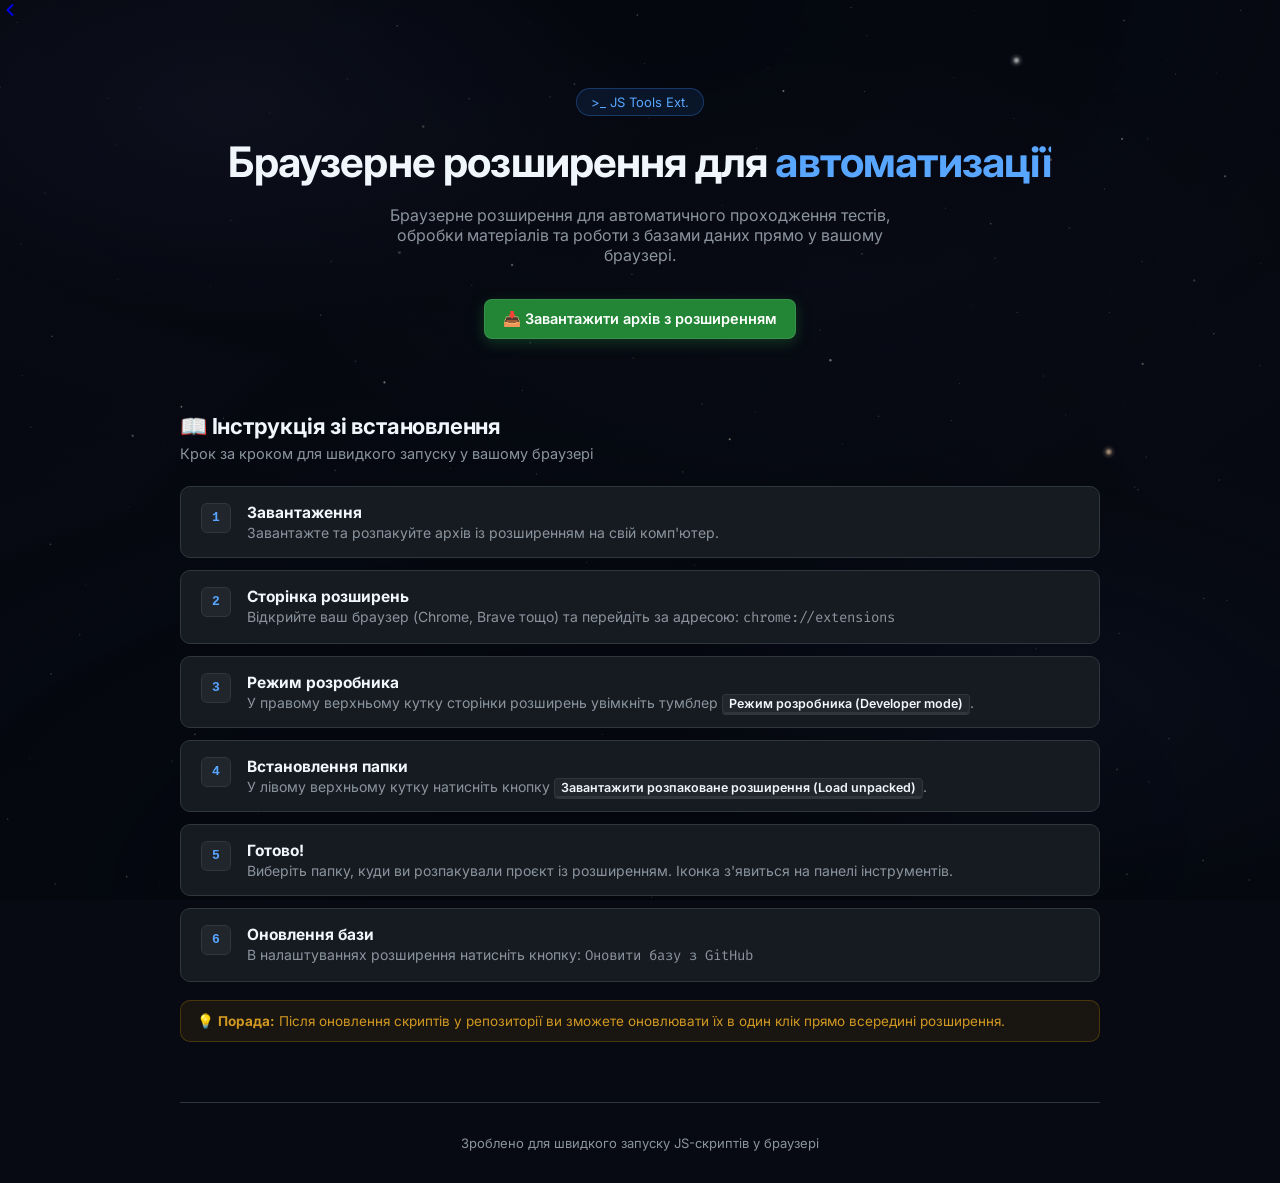
==== extension.html @ 900da393 "JS-Tools-Ext" ====
<!DOCTYPE html>
<html lang="uk">

<head>
    <meta charset="UTF-8">
    <meta name="viewport" content="width=device-width, initial-scale=1.0">
    <title>JS Tools Ext. — Браузерне розширення</title>
    <link rel="icon" href="data:image/svg+xml,<svg xmlns=%22http://www.w3.org/2000/svg%22 viewBox=%220 0 100 100%22><text y=%22.9em%22 font-size=%2290%22> >_ </text></svg>">
    <!-- Підключення стилів та анімацій сайту -->
    <link rel="stylesheet" href="css/style.css" />
    <link rel="stylesheet" href="css/animations.css" />
    <link rel="stylesheet" href="css/ext.css" />
    <script src="js/animations.js" defer></script>
</head>

<body>
    <!-- Кнопка повернення назад -->
    <a class="icon-btn back" href="index.html" aria-label="На головну">
        <svg viewBox="0 0 24 24" width="20" height="20" fill="none" stroke="currentColor" stroke-width="2.2" stroke-linecap="round" stroke-linejoin="round" aria-hidden="true">
            <path d="M15 18l-6-6 6-6" />
        </svg>
    </a>
    <div class="container">
        <!-- Hero секція розширення -->
        <header class="hero">
            <div class="badge">
                <span>>_ JS Tools Ext.</span>
            </div>
            <h1>Браузерне розширення для <span class="accent">автоматизації</span></h1>
            <p>Браузерне розширення для автоматичного проходження тестів, обробки матеріалів та роботи з базами даних прямо у вашому браузері.</p>
            <div style="margin-top: 24px;">
                <a href="https://github.com/Clinhfist/JS-Tools-Ext/archive/refs/heads/main.zip" class="btn btn-primary">
                    📥 Завантажити архів з розширенням
                </a>
            </div>
        </header>
        <!-- Секція інструкції (у стилі карток та кроків головної сторінки) -->
        <section>
            <h2 class="section-title">📖 Інструкція зі встановлення</h2>
            <p class="section-sub">Крок за кроком для швидкого запуску у вашому браузері</p>
            <div class="steps">
                <div class="step">
                    <div class="step-num">1</div>
                    <div>
                        <h3>Завантаження</h3>
                        <p>Завантажте та розпакуйте архів із розширенням на свій комп'ютер.</p>
                    </div>
                </div>
                <div class="step">
                    <div class="step-num">2</div>
                    <div>
                        <h3>Сторінка розширень</h3>
                        <p>Відкрийте ваш браузер (Chrome, Brave тощо) та перейдіть за адресою: <code>chrome://extensions</code></p>
                    </div>
                </div>
                <div class="step">
                    <div class="step-num">3</div>
                    <div>
                        <h3>Режим розробника</h3>
                        <p>У правому верхньому кутку сторінки розширень увімкніть тумблер <kbd>Режим розробника (Developer mode)</kbd>.</p>
                    </div>
                </div>
                <div class="step">
                    <div class="step-num">4</div>
                    <div>
                        <h3>Встановлення папки</h3>
                        <p>У лівому верхньому кутку натисніть кнопку <kbd>Завантажити розпаковане розширення (Load unpacked)</kbd>.</p>
                    </div>
                </div>
                <div class="step">
                    <div class="step-num">5</div>
                    <div>
                        <h3>Готово!</h3>
                        <p>Виберіть папку, куди ви розпакували проєкт із розширенням. Іконка з'явиться на панелі інструментів.</p>
                    </div>
                </div>
                <div class="step">
                    <div class="step-num">6</div>
                    <div>
                        <h3>Оновлення бази</h3>
                        <p>В налаштуваннях розширення натисніть кнопку: <code>Оновити базу з GitHub</code></p>
                    </div>
                </div>
            </div>
            <div class="warning">
                💡 <strong>Порада:</strong> Після оновлення скриптів у репозиторії ви зможете оновлювати їх в один клік прямо всередині розширення.
            </div>
        </section>
        <footer>
            <div class="container">Зроблено для швидкого запуску JS-скриптів у браузері</div>
        </footer>
    </div>
</body>

</html>
---- css/style.css ----
/* ============================================================
   ЗМІННІ ТЕМИ (GitHub Dark Inspired)
   ============================================================ */

@import url('https://fonts.googleapis.com/css2?family=Fira+Code:wght@400;500;600&family=Inter:wght@400;500;600;700&display=swap');


:root {
    --bg: #070a13;
    /* Глибокий темний фон (нічне небо) */
    --card: #161b22;
    /* Фон карток */
    --card-2: #21262d;
    /* Дрібні елементи, плашки, кнопки */
    --text: #c9d1d9;
    /* М'який білий колір для основного тексту */
    --text-bright: #f0f6fc;
    /* Заголовки */
    --muted: #8b949e;
    /* Приглушений сірий */
    --accent: #238636;
    /* Стриманий зелений для головних дій */
    --accent-hover: #2ea043;
    --border: #30363d;
    /* Акуратні темні рамки */
    --radius: 10px;
}

* {
    box-sizing: border-box;
    margin: 0;
    padding: 0;
}

body {
    background: var(--bg);
    color: var(--text);
    font-family: "Inter", system-ui, -apple-system, "Segoe UI", Roboto, sans-serif;
    line-height: 1.6 -webkit-font-smoothing: antialiased;
}

code,
pre,
.mono {
    font-family: "Fira Code", "JetBrains Mono", Menlo, Consolas, monospace;
}

.container {
    width: 100%;
    max-width: 960px;
    margin: 0 auto;
    padding: 0 20px;
}

/* ============================================================
   СТИЛІЗАЦІЯ СКРОЛБАРІВ (Забирає системні білі рамки)
   ============================================================ */
::-webkit-scrollbar {
    width: 8px;
    height: 8px;
}

::-webkit-scrollbar-track {
    background: #0d1117;
}

::-webkit-scrollbar-thumb {
    background: #30363d;
    border-radius: 4px;
}

::-webkit-scrollbar-thumb:hover {
    background: #484f58;
}

/* Спеціальний скролбар для блоків коду <pre> */
pre::-webkit-scrollbar {
    width: 6px !important;
    height: 6px !important;
}

pre::-webkit-scrollbar-track {
    background: #0d1117 !important;
}

pre::-webkit-scrollbar-thumb {
    background: #30363d !important;
    border-radius: 4px;
    border: none !important;
}

pre::-webkit-scrollbar-thumb:hover {
    background: #484f58 !important;
}

/* ============================================================
   HERO СЕКЦІЯ ТА КНОПКИ
   ============================================================ */
.hero {
    text-align: center;
    padding: 64px 0 40px;
}

.badge {
    display: inline-block;
    font-size: 13px;
    color: #58a6ff;
    background: rgba(56, 139, 253, 0.1);
    border: 1px solid rgba(56, 139, 253, 0.3);
    padding: 5px 14px;
    border-radius: 999px;
    margin-bottom: 20px;
}

.hero h1 {
    color: var(--text-bright);
    font-size: clamp(28px, 6vw, 42px);
    line-height: 1.25;
    letter-spacing: -0.02em;
    margin-bottom: 16px;
}

.hero h1 .accent {
    color: #58a6ff;
}

.hero p {
    color: var(--muted);
    font-size: 16px;
    max-width: 560px;
    margin: 0 auto 28px;
}

/* Базова кнопка */
.btn {
    display: inline-flex;
    align-items: center;
    justify-content: center;
    gap: 8px;
    background: var(--card-2);
    color: var(--text-bright);
    font-weight: 600;
    text-decoration: none;
    padding: 10px 18px;
    margin: 6px;
    border-radius: 8px;
    border: 1px solid var(--border);
    cursor: pointer;
    font-size: 14.5px;
    transition: all 0.2s cubic-bezier(0.16, 1, 0.3, 1);
    box-shadow: 0 2px 6px rgba(0, 0, 0, 0.2);
}

.btn:hover {
    background: #30363d;
    border-color: #8b949e;
    color: #ffffff;
    transform: translateY(-2px);
    box-shadow: 0 4px 12px rgba(0, 0, 0, 0.35);
}

.btn:active {
    transform: translateY(0);
    box-shadow: 0 1px 3px rgba(0, 0, 0, 0.2);
}

/* Головна акцентна кнопка */
.btn-primary {
    background: var(--accent);
    border-color: rgba(240, 246, 254, 0.1);
    box-shadow: 0 4px 14px rgba(35, 134, 54, 0.35);
    color: #ffffff;
}

.btn-primary:hover {
    background: var(--accent-hover);
    border-color: rgba(240, 246, 254, 0.2);
    box-shadow: 0 10px 20px rgba(46, 160, 67, 0.45);
}

/* ============================================================
   СЕКЦІЇ ТА ІНСТРУКЦІЯ
   ============================================================ */
section {
    padding: 28px 0;
}

.section-title {
    color: var(--text-bright);
    font-size: 22px;
    margin-bottom: 6px;
    letter-spacing: -0.01em;
}

.section-sub {
    color: var(--muted);
    margin-bottom: 24px;
    font-size: 14.5px;
}

.steps {
    display: grid;
    gap: 12px;
}

.step {
    display: flex;
    gap: 16px;
    align-items: flex-start;
    background: var(--card);
    border: 1px solid var(--border);
    border-radius: var(--radius);
    padding: 16px 20px;
}

.step-num {
    flex: none;
    width: 30px;
    height: 30px;
    display: grid;
    place-items: center;
    background: var(--card-2);
    color: #58a6ff;
    border: 1px solid var(--border);
    border-radius: 6px;
    font-weight: 700;
    font-family: monospace;
}

.step h3 {
    color: var(--text-bright);
    font-size: 15.5px;
    margin-bottom: 2px;
}

.step p {
    color: var(--muted);
    font-size: 14px;
}

.step kbd {
    background: var(--card-2);
    border: 1px solid var(--border);
    border-radius: 4px;
    padding: 1px 6px;
    font-size: 12.5px;
    color: var(--text-bright);
    box-shadow: 0 2px 0 var(--border);
    font-family: inherit;
    font-weight: 600;
}

.warning {
    margin-top: 18px;
    background: rgba(187, 128, 9, 0.1);
    border: 1px solid rgba(187, 128, 9, 0.3);
    border-radius: var(--radius);
    padding: 12px 16px;
    font-size: 13.5px;
    color: #d29922;
}

/* ============================================================
   КАТЕГОРІЇ ТА КАРТКИ СКРИПТІВ
   ============================================================ */
.cat-title {
    font-size: 13px;
    font-weight: 700;
    text-transform: uppercase;
    letter-spacing: 0.08em;
    color: #58a6ff;
    margin: 32px 0 12px;
    padding-bottom: 6px;
    border-bottom: 1px solid var(--border);
}

.cat-title:first-child {
    margin-top: 0;
}

#cards {
    display: grid;
    gap: 16px;
}

.card {
    background: var(--card);
    border: 1px solid var(--border);
    border-radius: var(--radius);
    overflow: hidden;
    transition: transform 0.2s ease, border-color 0.2s ease;
}

.card:hover {
    transform: translateY(-3px);
    border-color: #58a6ff;
}

.card-head {
    display: flex;
    flex-wrap: wrap;
    justify-content: space-between;
    align-items: center;
    gap: 10px 16px;
    padding: 16px 18px;
}

.card-head>div:first-child {
    min-width: 0;
    flex: 1 1 200px;
}

.card-head h3 {
    color: var(--text-bright);
    font-size: 16px;
    margin-bottom: 4px;
}

.card-head p {
    color: var(--muted);
    font-size: 13.5px;
}

/* Контейнер для бейджа та кнопки "Копіювати" */
.card-actions {
    display: flex;
    align-items: center;
    gap: 10px;
    flex-shrink: 0;
}

.tag {
    font-size: 12px;
    color: #58a6ff;
    background: rgba(56, 139, 253, 0.1);
    border: 1px solid rgba(56, 139, 253, 0.3);
    padding: 3px 9px;
    border-radius: 12px;
    white-space: nowrap;
}

.copy-btn {
    position: static;
    background: var(--card-2);
    color: var(--text);
    border: 1px solid var(--border);
    border-radius: 6px;
    padding: 5px 12px;
    font-size: 12.5px;
    font-weight: 500;
    cursor: pointer;
    transition: all 0.15s;
}

.copy-btn:hover {
    background: #30363d;
    color: var(--text-bright);
    border-color: #8b949e;
}

.copy-btn.copied {
    background: var(--accent);
    color: #ffffff;
    border-color: var(--accent);
}

/* ============================================================
   БЛОКИ З КОДОМ ТА КНОПКА РОЗГОРТАННЯ
   ============================================================ */
.code-wrap {
    position: relative;
    display: flex;
    flex-direction: column;
}

pre {
    background: #0d1117 !important;
    border: none !important;
    border-top: 1px solid var(--border) !important;
    outline: none !important;
    box-shadow: none !important;
    padding: 16px 18px;
    overflow-x: auto;
    font-size: 13px;
    line-height: 1.55;
    color: #c9d1d9;
    white-space: pre;
    max-height: 320px;
}

/* Кнопка розгортання/згортання коду */
.toggle-btn {
    width: 100%;
    background: var(--card-2);
    color: var(--text);
    border: none;
    border-top: 1px solid var(--border);
    padding: 8px 16px;
    font-size: 13px;
    font-weight: 500;
    cursor: pointer;
    text-align: center;
    transition: background 0.2s, color 0.2s;
    display: flex;
    align-items: center;
    justify-content: center;
    gap: 6px;
}

.toggle-btn:hover {
    background: #30363d;
    color: var(--text-bright);
}

/* Приховати pre у згорнутому стані */
.code-wrap.collapsed pre {
    display: none !important;
}

footer {
    text-align: center;
    color: var(--muted);
    font-size: 13px;
    padding: 32px 0;
    border-top: 1px solid var(--border);
    margin-top: 32px;
}

/* ============================================================
   МОБІЛЬНА АДАПТИВНІСТЬ (компактно: лише те, що реально «пливе»)
   ============================================================ */
@media (max-width: 640px) {

    .container {
        padding: 0 14px;
    }

    .hero {
        padding: 40px 0 28px;
    }

    .btn {
        margin: 5px 3px;
        padding: 10px 14px;
    }

    .step {
        flex-wrap: wrap;
        padding: 14px;
    }

    .card-head {
        padding: 14px;
    }

    .card-actions {
        flex-wrap: wrap;
    }

    pre {
        font-size: 12.5px;
        padding: 14px;
    }
}

@media (max-width: 380px) {
    .hero h1 {
        font-size: 24px;
    }

    .btn {
        display: block;
        width: 100%;
        margin: 6px 0;
    }
}
---- css/animations.css ----
/* ============================================================
   ANIMATIONS.CSS — лише рух. Кольори, розміри, шрифти й вміст
   сторінок не змінюються. Підключається ПІСЛЯ style.css / poshuk.css.
   Логіка появи при скролі — у js/animations.js
   ============================================================ */

:root {
    --ease-out: cubic-bezier(0.16, 1, 0.3, 1);
    --ease-spring: cubic-bezier(0.34, 1.56, 0.64, 1);
}

/* Плавний скрол до якоря («Перейти до скриптів ↓») */
html {
    scroll-behavior: smooth;
}

/* Плавний перехід між сторінками (index ↔ poshuk), де браузер підтримує */
@view-transition {
    navigation: auto;
}

::view-transition-old(root),
::view-transition-new(root) {
    animation-duration: 0.25s;
}

/* ============================================================
   KEYFRAMES
   (без "to" — кінцевий стан береться зі звичайних стилів)
   ============================================================ */
@keyframes riseIn {
    from {
        opacity: 0;
        transform: translateY(22px);
    }
}

@keyframes heroIn {
    from {
        opacity: 0;
        transform: translateY(18px);
    }
}

@keyframes dropIn {
    from {
        opacity: 0;
        transform: translateY(-10px);
    }
}

@keyframes numPop {
    from {
        opacity: 0;
        transform: scale(0.4);
    }
}

@keyframes sheetRow {
    from {
        opacity: 0;
        transform: translateY(8px);
    }
}

@keyframes markIn {
    from {
        background-color: rgba(56, 139, 253, 0);
    }
}

@keyframes clearIn {
    from {
        opacity: 0;
        transform: translateY(-50%) scale(0.5);
    }
}

@keyframes copiedPop {
    0% {
        transform: scale(1);
    }
    40% {
        transform: scale(1.12);
    }
    100% {
        transform: scale(1);
    }
}

/* ============================================================
   INDEX.HTML — HERO (входить при завантаженні, без JS)
   ============================================================ */
.hero .container > * {
    animation: heroIn 0.75s var(--ease-out) backwards;
}

.hero .container > :nth-child(1) { animation-delay: 0.05s; }
.hero .container > :nth-child(2) { animation-delay: 0.15s; }
.hero .container > :nth-child(3) { animation-delay: 0.25s; }
.hero .container > :nth-child(4) { animation-delay: 0.35s; }
.hero .container > :nth-child(5) { animation-delay: 0.42s; }

/* ============================================================
   INDEX.HTML — поява елементів при скролі
   Сховані лише коли JS активний (клас .js на <html>),
   тож без JS усе видно як завжди.
   ============================================================ */
.js :is(.section-title, .section-sub, .step, .warning, .cat-title, #cards .card, footer .container):not(.in) {
    opacity: 0;
}

.js :is(.section-title, .section-sub, .step, .warning, .cat-title, #cards .card, footer .container).in {
    animation: riseIn 0.65s var(--ease-out) var(--d, 0ms) backwards;
}

/* Цифри кроків «вискакують» разом із кроком */
.js .step.in .step-num {
    animation: numPop 0.5s var(--ease-spring) calc(var(--d, 0ms) + 180ms) backwards;
}

/* ============================================================
   INDEX.HTML — розгортання/згортання коду (замість різкого display:none)
   Кінцеві стани ідентичні оригінальним.
   ============================================================ */
.code-wrap pre {
    transition:
        max-height 0.45s var(--ease-out),
        padding 0.45s var(--ease-out),
        border-top-width 0.45s var(--ease-out),
        opacity 0.3s ease 0.05s,
        visibility 0s linear 0s;
}

.code-wrap.collapsed pre {
    display: block !important;
    max-height: 0 !important;
    padding-top: 0 !important;
    padding-bottom: 0 !important;
    border-top-width: 0 !important;
    opacity: 0;
    visibility: hidden;
    overflow: hidden;
    transition:
        max-height 0.35s var(--ease-out),
        padding 0.35s var(--ease-out),
        border-top-width 0.35s var(--ease-out),
        opacity 0.2s ease,
        visibility 0s linear 0.35s;
}

/* Мікро-відгуки на натискання */
.copy-btn:active {
    transform: scale(0.94);
}

.copy-btn.copied {
    animation: copiedPop 0.4s var(--ease-out);
}

/* ============================================================
   POSHUK.HTML — мобільний пошук
   ============================================================ */

/* Шапка (один рядок) входить при завантаженні */
.topbar .bar > * {
    animation: dropIn 0.55s var(--ease-out) backwards;
}

.topbar .bar > :nth-child(1) { animation-delay: 0.02s; }
.topbar .bar > :nth-child(2) { animation-delay: 0.08s; }
.topbar .bar > :nth-child(3) { animation-delay: 0.14s; }

/* Рядки списку тем з'являються каскадом щоразу, коли панель відкривається */
.sheet.open .chip {
    animation: sheetRow 0.4s var(--ease-out) backwards;
}

.sheet.open .chip:nth-child(1) { animation-delay: 0.10s; }
.sheet.open .chip:nth-child(2) { animation-delay: 0.14s; }
.sheet.open .chip:nth-child(3) { animation-delay: 0.18s; }
.sheet.open .chip:nth-child(4) { animation-delay: 0.22s; }
.sheet.open .chip:nth-child(5) { animation-delay: 0.26s; }
.sheet.open .chip:nth-child(6) { animation-delay: 0.30s; }
.sheet.open .chip:nth-child(7) { animation-delay: 0.34s; }
.sheet.open .chip:nth-child(8) { animation-delay: 0.38s; }
.sheet.open .chip:nth-child(9) { animation-delay: 0.42s; }

.chip:active,
.topics-btn:active {
    transform: scale(0.97);
}

/* Картки результатів з'являються при скролі (клас .in ставить js/animations.js).
   Приховані лише коли JS активний. .instant — без анімації, коли набір
   результатів не змінився (щоб не мигало на кожну літеру). */
.js #results > :not(.in) {
    opacity: 0;
}

.js #results > .in {
    animation: riseIn 0.55s var(--ease-out) var(--d, 0ms) backwards;
}

.js #results > .in.instant {
    animation: none;
}

/* Підсвітка знайдених слів плавно «загоряється» */
mark {
    animation: markIn 0.5s ease 0.15s backwards;
}

/* Кнопка очищення з'являється з м'яким «поп» */
.clear-btn.show {
    animation: clearIn 0.2s var(--ease-out);
}

/* ============================================================
   ГЛІТЧ бейджа-пасхалки (клас .glitch додає js/animations.js)
   ============================================================ */
@keyframes glitch {
    0%   { transform: translate(0); text-shadow: none; clip-path: none; }
    8%   { transform: translate(-3px, 1px) skewX(-10deg); text-shadow: 3px 0 #ff3860, -3px 0 #00e5ff; clip-path: inset(0 0 55% 0); border-color: #ff3860; }
    16%  { transform: translate(3px, -1px) skewX(8deg); text-shadow: -3px 0 #ff3860, 3px 0 #00e5ff; clip-path: inset(45% 0 0 0); border-color: #00e5ff; }
    24%  { transform: translate(-2px, 0); text-shadow: 2px 0 #00e5ff, -2px 0 #ff3860; clip-path: inset(20% 0 40% 0); }
    32%  { transform: translate(2px, 1px) skewX(-6deg); text-shadow: -2px 0 #ff3860, 2px 0 #00e5ff; clip-path: none; border-color: #ff3860; }
    40%  { transform: translate(0); text-shadow: none; clip-path: none; }
    52%  { transform: translate(4px, -1px) skewX(12deg); text-shadow: 4px 0 #00e5ff, -4px 0 #ff3860; clip-path: inset(60% 0 0 0); border-color: #00e5ff; }
    60%  { transform: translate(-4px, 1px) skewX(-12deg); text-shadow: -4px 0 #ff3860, 4px 0 #00e5ff; clip-path: inset(0 0 65% 0); }
    70%  { transform: translate(1px, 0); text-shadow: 2px 0 #ff3860, -2px 0 #00e5ff; clip-path: none; }
    82%  { transform: translate(-1px, 0) skewX(4deg); text-shadow: -1px 0 #00e5ff, 1px 0 #ff3860; }
    100% { transform: translate(0); text-shadow: none; clip-path: none; }
}

#secret-badge.glitch {
    animation: glitch 0.65s steps(1, end);
}

/* ============================================================
   ГЛІТЧ НА ВСЮ СТОРІНКУ (клас .glitch-page на <body>)
   text-shadow успадковується, тому «розщеплення» кольорів
   отримує весь текст сторінки.
   ============================================================ */
@keyframes glitchPage {
    0%   { transform: translate(0); text-shadow: none; filter: none; }
    8%   { transform: translate(-6px, 1px) skewX(-2deg); text-shadow: 3px 0 #ff3860, -3px 0 #00e5ff; filter: hue-rotate(25deg) saturate(1.5); }
    16%  { transform: translate(6px, -1px) skewX(1.5deg); text-shadow: -3px 0 #ff3860, 3px 0 #00e5ff; filter: hue-rotate(-25deg) saturate(1.5); }
    24%  { transform: translate(-3px, 0); text-shadow: 2px 0 #00e5ff, -2px 0 #ff3860; filter: none; }
    32%  { transform: translate(4px, 1px) skewX(-1.5deg); text-shadow: -2px 0 #ff3860, 2px 0 #00e5ff; filter: invert(0.08) hue-rotate(40deg); }
    40%  { transform: translate(0); text-shadow: none; filter: none; }
    52%  { transform: translate(8px, -1px) skewX(2.5deg); text-shadow: 4px 0 #00e5ff, -4px 0 #ff3860; filter: hue-rotate(-40deg) saturate(1.8); }
    60%  { transform: translate(-8px, 1px) skewX(-2.5deg); text-shadow: -4px 0 #ff3860, 4px 0 #00e5ff; filter: hue-rotate(30deg); }
    70%  { transform: translate(2px, 0); text-shadow: 2px 0 #ff3860, -2px 0 #00e5ff; filter: none; }
    82%  { transform: translate(-1px, 0) skewX(0.5deg); text-shadow: -1px 0 #00e5ff, 1px 0 #ff3860; }
    100% { transform: translate(0); text-shadow: none; filter: none; }
}

body.glitch-page {
    animation: glitchPage 0.65s steps(1, end);
}

/* Щоб зсув не викликав короткий горизонтальний скролбар */
html.glitch-page-on {
    overflow-x: hidden;
}

/* ============================================================
   БЛИСК, що раз на кілька секунд пробігає по «JS Tools»
   У спокої колір той самий #58a6ff — змінюється лише під час проходу.
   ============================================================ */
@keyframes shine {
    0%   { background-position: 100% 0; }
    16%  { background-position: 0% 0; }
    100% { background-position: 0% 0; }
}

@supports ((-webkit-background-clip: text) or (background-clip: text)) {
    .hero h1 .accent {
        background-image: linear-gradient(100deg, #58a6ff 0%, #58a6ff 43%, #a9d1ff 50%, #58a6ff 57%, #58a6ff 100%);
        background-size: 250% 100%;
        background-repeat: no-repeat;
        background-position: 100% 0;
        -webkit-background-clip: text;
        background-clip: text;
        -webkit-text-fill-color: transparent;
        color: transparent;
        animation: shine 6s ease-in-out 1.8s infinite;
    }
}

/* ============================================================
   ФОН: випадкові крапки + неонові лінії до курсора
   Малює js/animations.js (функція initNeonField) на <canvas id="neon-bg">.
   Canvas лежить під усім вмістом і не перехоплює кліки.
   ============================================================ */
#neon-bg {
    position: fixed;
    inset: 0;
    width: 100%;
    height: 100%;
    z-index: -1;
    pointer-events: none;
    display: block;
}

/* Ледь помітна «туманність» і віньєтка позаду зірок — глибина неба
   як на довгих експозиціях астрофото. Лежить під прозорим канвасом. */
body::before {
    content: "";
    position: fixed;
    inset: 0;
    z-index: -2;
    pointer-events: none;
    background:
        radial-gradient(ellipse 55% 40% at 18% 12%, rgba(94, 84, 150, 0.09), transparent 60%),
        radial-gradient(ellipse 50% 38% at 82% 78%, rgba(46, 78, 130, 0.08), transparent 62%),
        radial-gradient(ellipse 65% 45% at 65% 30%, rgba(60, 50, 90, 0.05), transparent 65%),
        radial-gradient(ellipse 130% 90% at 50% 100%, rgba(2, 3, 8, 0.55), transparent 70%),
        radial-gradient(ellipse 130% 90% at 50% 0%, rgba(2, 3, 8, 0.35), transparent 70%);
}

@media print {
    #neon-bg {
        display: none;
    }
}

/* ============================================================
   ДРУК КОДУ при розгортанні (CSS Custom Highlight API)
   Ще не «надруковані» символи — прозорі, а сам текст у DOM
   не змінюється (кнопка «Копіювати» завжди бере повний код).
   Каретка — блок на наступному символі.
   ============================================================ */
::highlight(code-untyped) {
    color: transparent;
}

::highlight(code-caret) {
    background-color: #58a6ff;
    color: #0d1117;
}

/* ============================================================
   ПОВАГА ДО НАЛАШТУВАНЬ: «зменшити рух» у системі
   ============================================================ */
@media (prefers-reduced-motion: reduce) {
    html {
        scroll-behavior: auto;
    }

    *,
    *::before,
    *::after {
        animation: none !important;
        transition-duration: 0.01ms !important;
        transition-delay: 0s !important;
    }

    .js :is(.section-title, .section-sub, .step, .warning, .cat-title, #cards .card, footer .container):not(.in) {
        opacity: 1;
    }
}
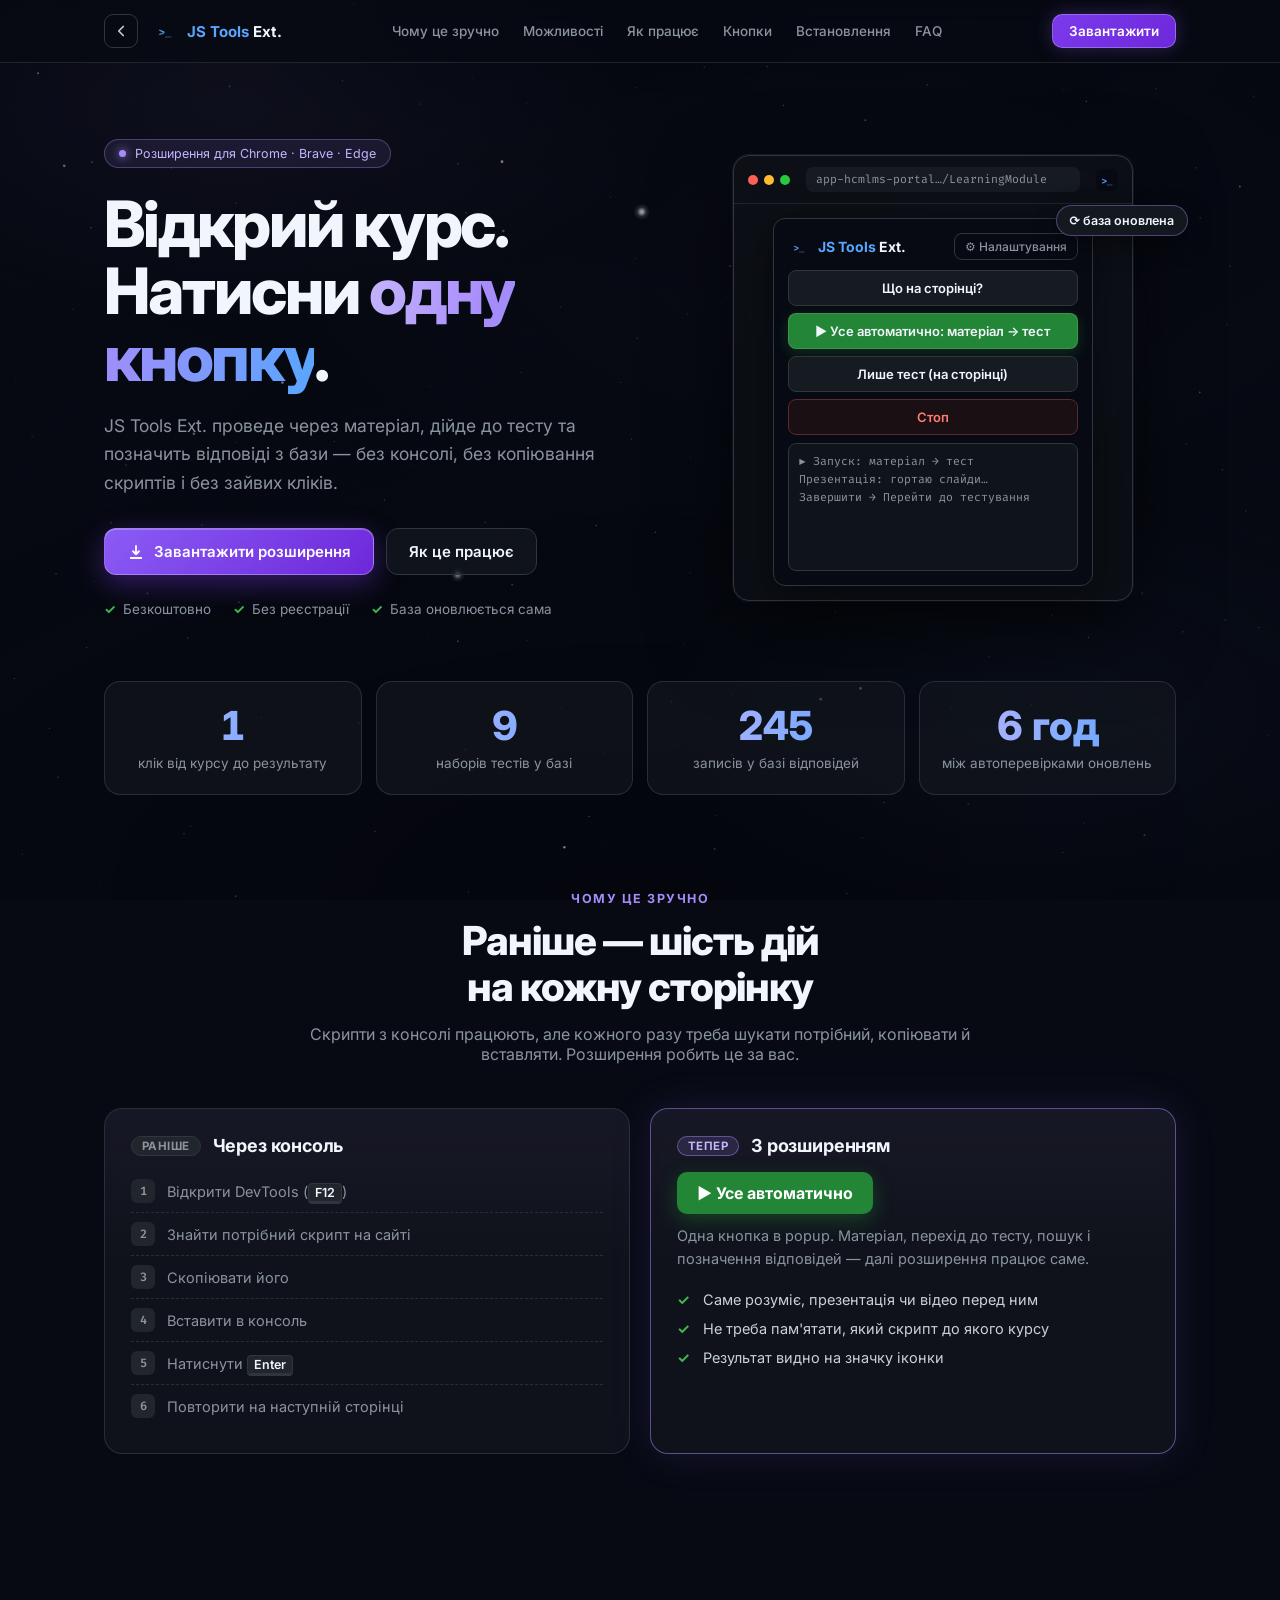
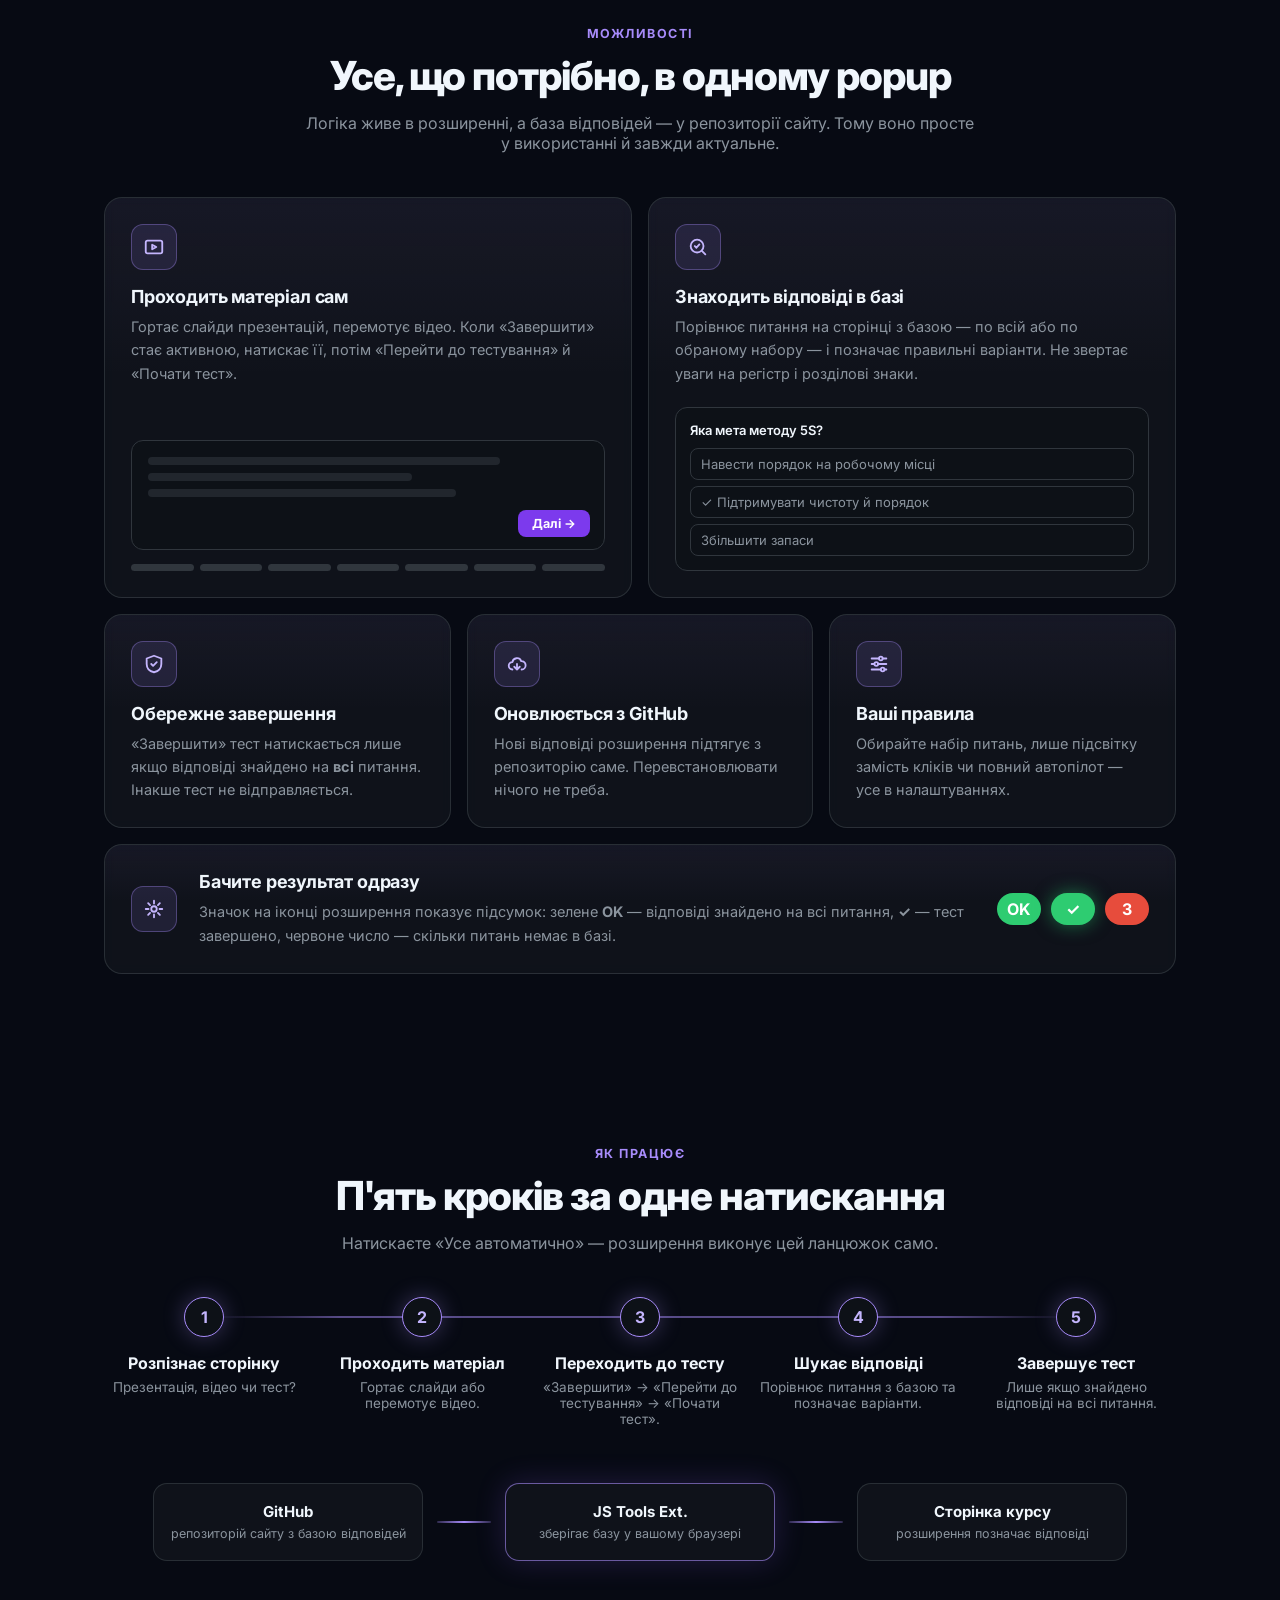
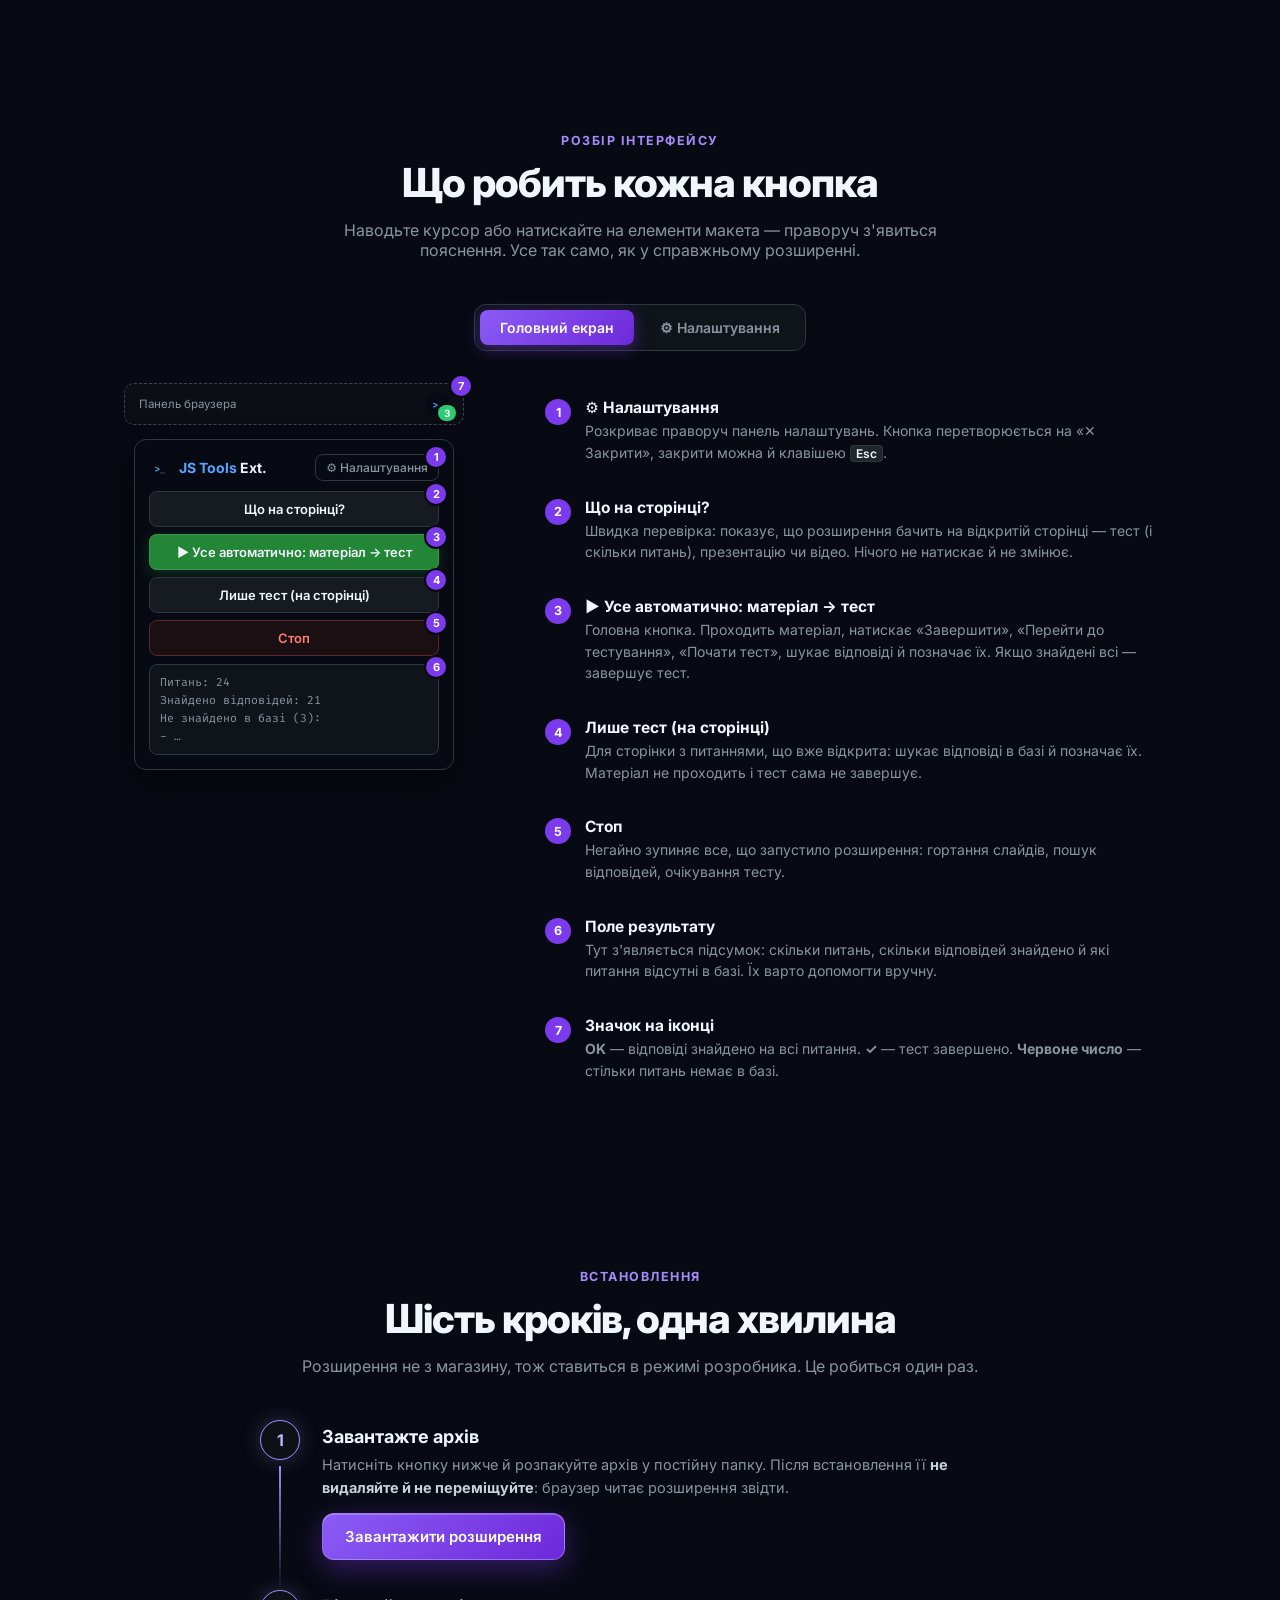
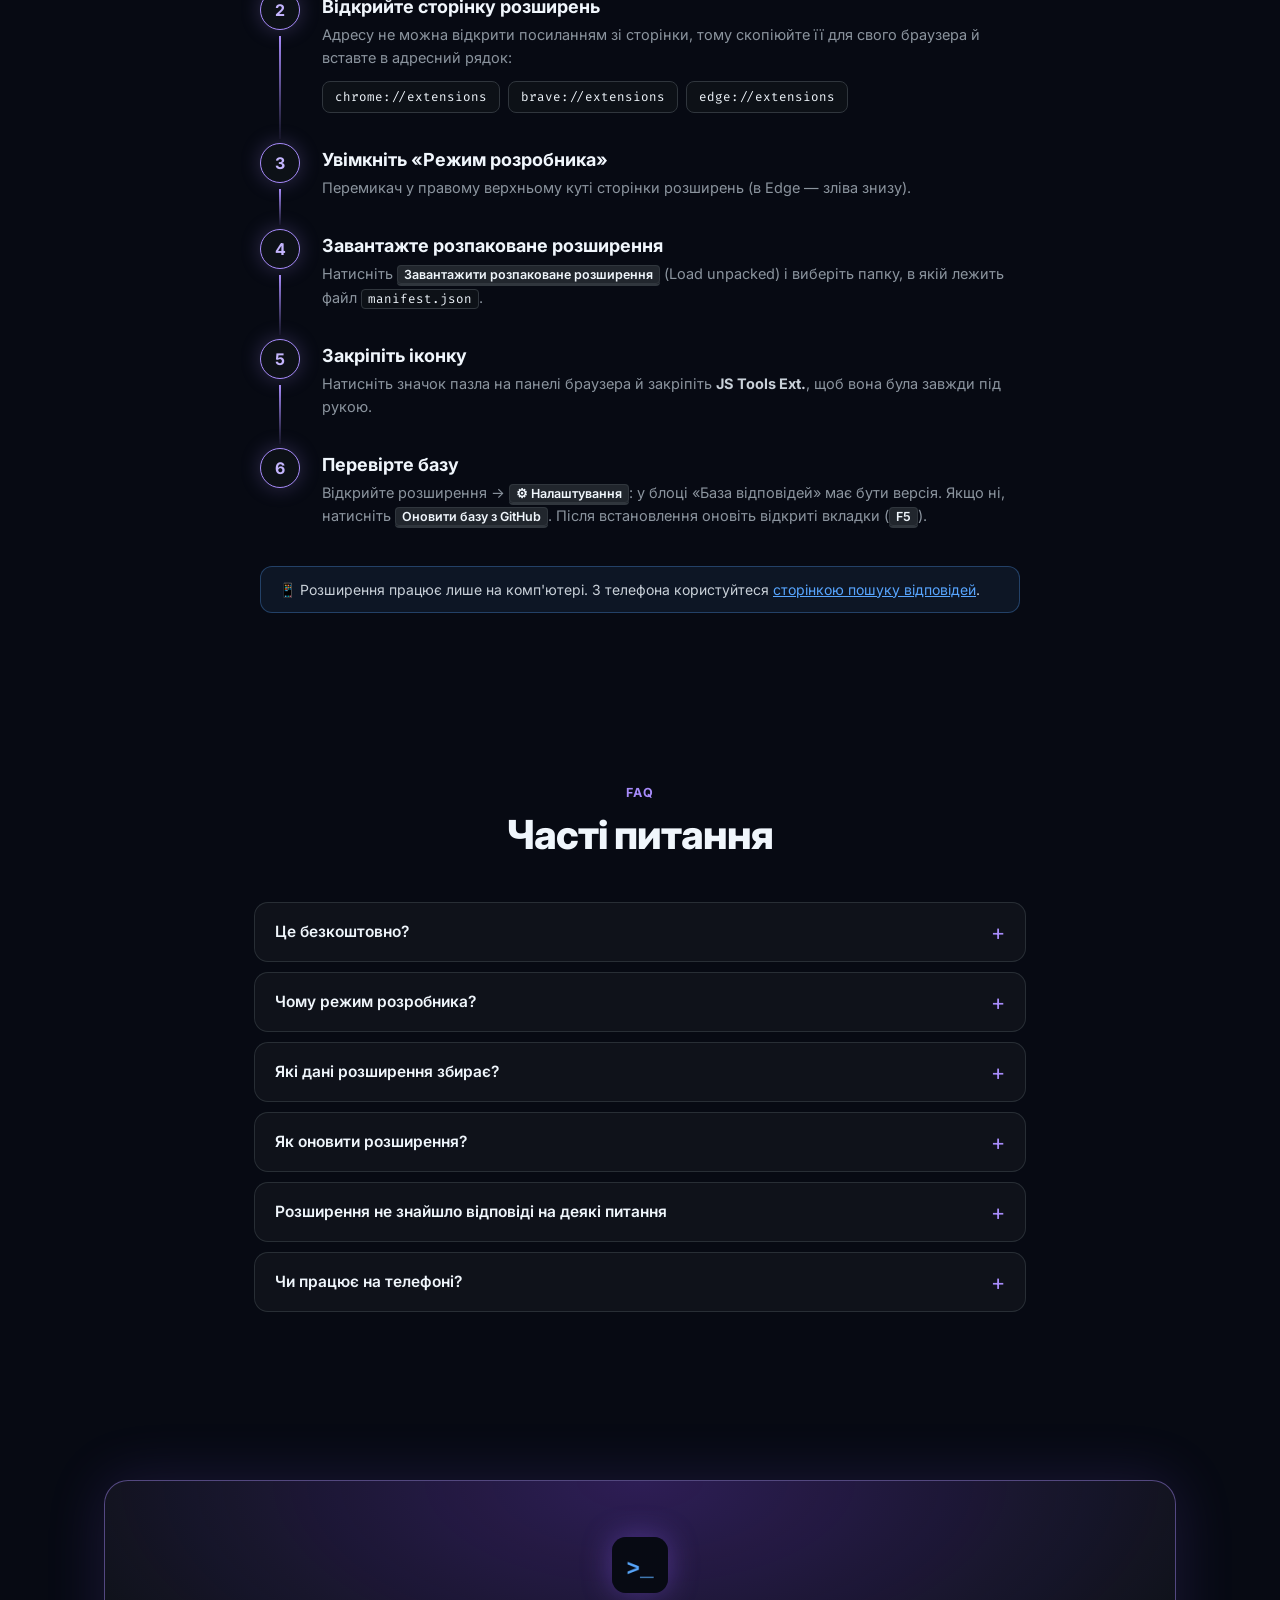
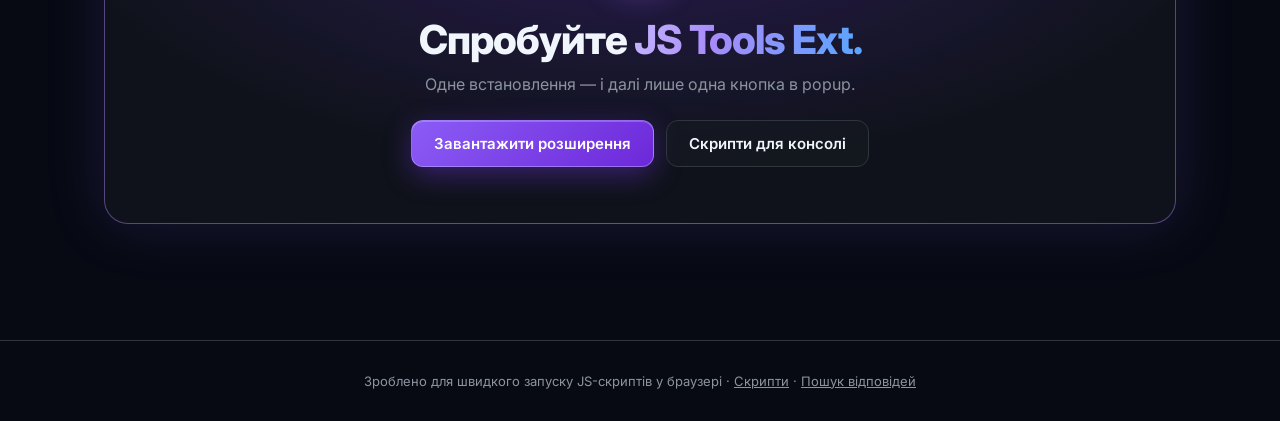
==== commit a8249fee: "сторінка розширення" ====
--- a/extension.html
+++ b/extension.html
@@ -1,95 +1,419 @@
-<!DOCTYPE html>
-<html lang="uk">
-
-<head>
-    <meta charset="UTF-8">
-    <meta name="viewport" content="width=device-width, initial-scale=1.0">
-    <title>JS Tools Ext. — Браузерне розширення</title>
-    <link rel="icon" href="data:image/svg+xml,<svg xmlns=%22http://www.w3.org/2000/svg%22 viewBox=%220 0 100 100%22><text y=%22.9em%22 font-size=%2290%22> >_ </text></svg>">
-    <!-- Підключення стилів та анімацій сайту -->
-    <link rel="stylesheet" href="css/style.css" />
-    <link rel="stylesheet" href="css/animations.css" />
-    <link rel="stylesheet" href="css/ext.css" />
-    <script src="js/animations.js" defer></script>
-</head>
-
-<body>
-    <!-- Кнопка повернення назад -->
-    <a class="icon-btn back" href="index.html" aria-label="На головну">
-        <svg viewBox="0 0 24 24" width="20" height="20" fill="none" stroke="currentColor" stroke-width="2.2" stroke-linecap="round" stroke-linejoin="round" aria-hidden="true">
-            <path d="M15 18l-6-6 6-6" />
-        </svg>
-    </a>
-    <div class="container">
-        <!-- Hero секція розширення -->
-        <header class="hero">
-            <div class="badge">
-                <span>>_ JS Tools Ext.</span>
-            </div>
-            <h1>Браузерне розширення для <span class="accent">автоматизації</span></h1>
-            <p>Браузерне розширення для автоматичного проходження тестів, обробки матеріалів та роботи з базами даних прямо у вашому браузері.</p>
-            <div style="margin-top: 24px;">
-                <a href="https://github.com/Clinhfist/JS-Tools-Ext/archive/refs/heads/main.zip" class="btn btn-primary">
-                    📥 Завантажити архів з розширенням
-                </a>
-            </div>
-        </header>
-        <!-- Секція інструкції (у стилі карток та кроків головної сторінки) -->
-        <section>
-            <h2 class="section-title">📖 Інструкція зі встановлення</h2>
-            <p class="section-sub">Крок за кроком для швидкого запуску у вашому браузері</p>
-            <div class="steps">
-                <div class="step">
-                    <div class="step-num">1</div>
-                    <div>
-                        <h3>Завантаження</h3>
-                        <p>Завантажте та розпакуйте архів із розширенням на свій комп'ютер.</p>
-                    </div>
-                </div>
-                <div class="step">
-                    <div class="step-num">2</div>
-                    <div>
-                        <h3>Сторінка розширень</h3>
-                        <p>Відкрийте ваш браузер (Chrome, Brave тощо) та перейдіть за адресою: <code>chrome://extensions</code></p>
-                    </div>
-                </div>
-                <div class="step">
-                    <div class="step-num">3</div>
-                    <div>
-                        <h3>Режим розробника</h3>
-                        <p>У правому верхньому кутку сторінки розширень увімкніть тумблер <kbd>Режим розробника (Developer mode)</kbd>.</p>
-                    </div>
-                </div>
-                <div class="step">
-                    <div class="step-num">4</div>
-                    <div>
-                        <h3>Встановлення папки</h3>
-                        <p>У лівому верхньому кутку натисніть кнопку <kbd>Завантажити розпаковане розширення (Load unpacked)</kbd>.</p>
-                    </div>
-                </div>
-                <div class="step">
-                    <div class="step-num">5</div>
-                    <div>
-                        <h3>Готово!</h3>
-                        <p>Виберіть папку, куди ви розпакували проєкт із розширенням. Іконка з'явиться на панелі інструментів.</p>
-                    </div>
-                </div>
-                <div class="step">
-                    <div class="step-num">6</div>
-                    <div>
-                        <h3>Оновлення бази</h3>
-                        <p>В налаштуваннях розширення натисніть кнопку: <code>Оновити базу з GitHub</code></p>
-                    </div>
-                </div>
-            </div>
-            <div class="warning">
-                💡 <strong>Порада:</strong> Після оновлення скриптів у репозиторії ви зможете оновлювати їх в один клік прямо всередині розширення.
-            </div>
-        </section>
-        <footer>
-            <div class="container">Зроблено для швидкого запуску JS-скриптів у браузері</div>
-        </footer>
-    </div>
-</body>
-
-</html>+<!DOCTYPE html>
+<html lang="uk">
+
+<head>
+    <meta charset="UTF-8" />
+    <meta name="viewport" content="width=device-width, initial-scale=1.0" />
+    <title>JS Tools Ext. — відкрий курс, натисни одну кнопку</title>
+    <meta name="description" content="JS Tools Ext. — розширення для браузера: проводить через навчальний матеріал, доходить до тесту та позначає відповіді з бази. Без консолі й копіювання скриптів." />
+    <meta name="theme-color" content="#070a13" />
+    <link rel="icon" href="img/ico.png" />
+    <script>document.documentElement.classList.add("x-js");</script>
+    <link rel="stylesheet" href="css/style.css" />
+    <link rel="stylesheet" href="css/animations.css" />
+    <link rel="stylesheet" href="css/ext.css" />
+    <script src="js/animations.js" defer></script>
+    <script src="js/ext.js" defer></script>
+</head>
+
+<body class="x-page">
+
+    <!-- ======================= НАВІГАЦІЯ ======================= -->
+    <nav class="x-nav" aria-label="Навігація сторінки">
+        <div class="x-wrap x-nav-in">
+            <a class="x-back" href="index.html" aria-label="До скриптів">
+                <svg viewBox="0 0 24 24" width="18" height="18" fill="none" stroke="currentColor" stroke-width="2.2" stroke-linecap="round" stroke-linejoin="round" aria-hidden="true"><path d="M15 18l-6-6 6-6" /></svg>
+            </a>
+            <a class="x-brand" href="#top"><img src="img/ico.png" alt="" width="26" height="26"><span><span class="accent">JS Tools</span> Ext.</span></a>
+            <div class="x-links">
+                <a href="#compare">Чому це зручно</a>
+                <a href="#features">Можливості</a>
+                <a href="#how">Як працює</a>
+                <a href="#buttons">Кнопки</a>
+                <a href="#install">Встановлення</a>
+                <a href="#faq">FAQ</a>
+            </div>
+            <a class="x-cta-sm" href="https://github.com/Clinhfist/JS-Tools-Ext/archive/refs/heads/main.zip">Завантажити</a>
+        </div>
+    </nav>
+
+    <!-- ======================= HERO ======================= -->
+    <header class="x-hero" id="top">
+        <div class="x-wrap x-hero-grid">
+            <div class="x-hero-copy">
+                <span class="x-eyebrow"><i></i> Розширення для Chrome · Brave · Edge</span>
+                <h1>Відкрий курс.<br>Натисни <span class="x-grad">одну кнопку</span>.</h1>
+                <p class="x-lead">JS Tools Ext. проведе через матеріал, дійде до тесту та позначить відповіді з бази — без консолі, без копіювання скриптів і без зайвих кліків.</p>
+                <div class="x-actions">
+                    <a class="x-btn x-btn-main" href="https://github.com/Clinhfist/JS-Tools-Ext/archive/refs/heads/main.zip">
+                        <svg viewBox="0 0 24 24" width="18" height="18" fill="none" stroke="currentColor" stroke-width="2.4" stroke-linecap="round" stroke-linejoin="round" aria-hidden="true"><path d="M12 4v11m0 0l-4-4m4 4l4-4M5 20h14" /></svg>
+                        Завантажити розширення
+                    </a>
+                    <a class="x-btn x-btn-ghost" href="#how">Як це працює</a>
+                </div>
+                <ul class="x-trust">
+                    <li>Безкоштовно</li>
+                    <li>Без реєстрації</li>
+                    <li>База оновлюється сама</li>
+                </ul>
+            </div>
+
+            <!-- Живе демо: макет popup із автопілотом -->
+            <div class="x-demo" aria-hidden="true">
+                <div class="x-orb"></div>
+                <div class="x-browser">
+                    <div class="x-bar">
+                        <i></i><i></i><i></i>
+                        <span class="x-url">app-hcmlms-portal…/LearningModule</span>
+                        <span class="x-exticon"><img src="img/ico.png" alt="" width="22" height="22"><b class="x-badge" id="demoBadge"></b></span>
+                    </div>
+                    <div class="x-popwrap">
+                        <div class="pp" id="demoPopup">
+                            <div class="pp-head">
+                                <div class="pp-brand"><img src="img/ico.png" alt="" width="22" height="22"><span><span class="accent">JS Tools</span> Ext.</span></div>
+                                <span class="pp-ghost">⚙ Налаштування</span>
+                            </div>
+                            <div class="pp-btn">Що на сторінці?</div>
+                            <div class="pp-btn go" id="demoGo">▶ Усе автоматично: матеріал → тест</div>
+                            <div class="pp-btn">Лише тест (на сторінці)</div>
+                            <div class="pp-btn stop">Стоп</div>
+                            <div class="pp-out" id="demoOut"></div>
+                        </div>
+                    </div>
+                </div>
+                <span class="x-chip x-chip-1">✓ 24 / 24 відповіді</span>
+                <span class="x-chip x-chip-2">⟳ база оновлена</span>
+            </div>
+        </div>
+    </header>
+
+    <!-- ======================= ЦИФРИ ======================= -->
+    <section class="x-sec x-stats-sec">
+        <div class="x-wrap">
+            <div class="x-stats" data-rv>
+                <div class="x-stat"><b data-count="1">1</b><span>клік від курсу до результату</span></div>
+                <div class="x-stat"><b data-count="9" id="statSets">9</b><span>наборів тестів у базі</span></div>
+                <div class="x-stat"><b data-count="245" id="statItems">245</b><span>записів у базі відповідей</span></div>
+                <div class="x-stat"><b data-count="6" data-suffix=" год">6 год</b><span>між автоперевірками оновлень</span></div>
+            </div>
+        </div>
+    </section>
+
+    <!-- ======================= БУЛО / СТАЛО ======================= -->
+    <section class="x-sec" id="compare">
+        <div class="x-wrap">
+            <div class="x-head" data-rv>
+                <span class="x-kicker">Чому це зручно</span>
+                <h2>Раніше — шість дій на кожну сторінку</h2>
+                <p>Скрипти з консолі працюють, але кожного разу треба шукати потрібний, копіювати й вставляти. Розширення робить це за вас.</p>
+            </div>
+            <div class="x-versus">
+                <div class="x-card x-old" data-rv>
+                    <h3><span class="x-tag">Раніше</span> Через консоль</h3>
+                    <ol>
+                        <li><span>Відкрити DevTools (<kbd>F12</kbd>)</span></li>
+                        <li><span>Знайти потрібний скрипт на сайті</span></li>
+                        <li><span>Скопіювати його</span></li>
+                        <li><span>Вставити в консоль</span></li>
+                        <li><span>Натиснути <kbd>Enter</kbd></span></li>
+                        <li><span>Повторити на наступній сторінці</span></li>
+                    </ol>
+                </div>
+                <div class="x-card x-new" data-rv>
+                    <h3><span class="x-tag x-tag-v">Тепер</span> З розширенням</h3>
+                    <div class="x-one">
+                        <div class="x-onebtn">▶ Усе автоматично</div>
+                        <p>Одна кнопка в popup. Матеріал, перехід до тесту, пошук і позначення відповідей — далі розширення працює саме.</p>
+                    </div>
+                    <ul>
+                        <li>Саме розуміє, презентація чи відео перед ним</li>
+                        <li>Не треба пам'ятати, який скрипт до якого курсу</li>
+                        <li>Результат видно на значку іконки</li>
+                    </ul>
+                </div>
+            </div>
+        </div>
+    </section>
+
+    <!-- ======================= МОЖЛИВОСТІ (BENTO) ======================= -->
+    <section class="x-sec" id="features">
+        <div class="x-wrap">
+            <div class="x-head" data-rv>
+                <span class="x-kicker">Можливості</span>
+                <h2>Усе, що потрібно, в одному popup</h2>
+                <p>Логіка живе в розширенні, а база відповідей — у репозиторії сайту. Тому воно просте у використанні й завжди актуальне.</p>
+            </div>
+            <div class="x-bento">
+                <article class="x-card x-b3" data-rv>
+                    <div class="x-ico"><svg viewBox="0 0 24 24" fill="none" stroke="currentColor" stroke-width="2" stroke-linecap="round" stroke-linejoin="round"><rect x="3" y="5" width="18" height="14" rx="2" /><path d="M10 9.5v5l4.5-2.5z" /></svg></div>
+                    <h3>Проходить матеріал сам</h3>
+                    <p>Гортає слайди презентацій, перемотує відео. Коли «Завершити» стає активною, натискає її, потім «Перейти до тестування» й «Почати тест».</p>
+                    <div class="x-mini x-slides" aria-hidden="true">
+                        <div class="sl"><span class="w80"></span><span class="w60"></span><span class="w70"></span><b>Далі →</b></div>
+                        <div class="bars"><i></i><i></i><i></i><i></i><i></i><i></i><i></i></div>
+                    </div>
+                </article>
+                <article class="x-card x-b3" data-rv>
+                    <div class="x-ico"><svg viewBox="0 0 24 24" fill="none" stroke="currentColor" stroke-width="2" stroke-linecap="round" stroke-linejoin="round"><circle cx="11" cy="11" r="7" /><path d="M20 20l-3.5-3.5M8.5 11l1.8 1.8 3.2-3.6" /></svg></div>
+                    <h3>Знаходить відповіді в базі</h3>
+                    <p>Порівнює питання на сторінці з базою — по всій або по обраному набору — і позначає правильні варіанти. Не звертає уваги на регістр і розділові знаки.</p>
+                    <div class="x-mini x-q" aria-hidden="true">
+                        <div>Яка мета методу 5S?</div>
+                        <span>Навести порядок на робочому місці</span>
+                        <span class="ok">✓ Підтримувати чистоту й порядок</span>
+                        <span>Збільшити запаси</span>
+                    </div>
+                </article>
+                <article class="x-card x-b2" data-rv>
+                    <div class="x-ico"><svg viewBox="0 0 24 24" fill="none" stroke="currentColor" stroke-width="2" stroke-linecap="round" stroke-linejoin="round"><path d="M12 3l8 3v6c0 5-3.5 8-8 9-4.5-1-8-4-8-9V6z" /><path d="M9 12l2 2 4-4" /></svg></div>
+                    <h3>Обережне завершення</h3>
+                    <p>«Завершити» тест натискається лише якщо відповіді знайдено на <b>всі</b> питання. Інакше тест не відправляється.</p>
+                </article>
+                <article class="x-card x-b2" data-rv>
+                    <div class="x-ico"><svg viewBox="0 0 24 24" fill="none" stroke="currentColor" stroke-width="2" stroke-linecap="round" stroke-linejoin="round"><path d="M7 18a4 4 0 010-8 5 5 0 019.6-1.2A4.5 4.5 0 0117 18" /><path d="M12 12v6m0 0l-3-3m3 3l3-3" /></svg></div>
+                    <h3>Оновлюється з GitHub</h3>
+                    <p>Нові відповіді розширення підтягує з репозиторію саме. Перевстановлювати нічого не треба.</p>
+                </article>
+                <article class="x-card x-b2" data-rv>
+                    <div class="x-ico"><svg viewBox="0 0 24 24" fill="none" stroke="currentColor" stroke-width="2" stroke-linecap="round" stroke-linejoin="round"><path d="M4 6h8M16 6h4M4 12h3M11 12h9M4 18h10M18 18h2" /><circle cx="14" cy="6" r="2" /><circle cx="9" cy="12" r="2" /><circle cx="16" cy="18" r="2" /></svg></div>
+                    <h3>Ваші правила</h3>
+                    <p>Обирайте набір питань, лише підсвітку замість кліків чи повний автопілот — усе в налаштуваннях.</p>
+                </article>
+                <article class="x-card x-b6 x-wide" data-rv>
+                    <div class="x-ico"><svg viewBox="0 0 24 24" fill="none" stroke="currentColor" stroke-width="2" stroke-linecap="round" stroke-linejoin="round"><path d="M12 3v3M12 18v3M3 12h3M18 12h3M5.6 5.6l2.1 2.1M16.3 16.3l2.1 2.1M18.4 5.6l-2.1 2.1M7.7 16.3l-2.1 2.1" /><circle cx="12" cy="12" r="3" /></svg></div>
+                    <div>
+                        <h3>Бачите результат одразу</h3>
+                        <p>Значок на іконці розширення показує підсумок: зелене <b>OK</b> — відповіді знайдено на всі питання, <b>✓</b> — тест завершено, червоне число — скільки питань немає в базі.</p>
+                    </div>
+                    <div class="x-badges" aria-hidden="true"><span class="b-ok">OK</span><span class="b-done">✓</span><span class="b-miss">3</span></div>
+                </article>
+            </div>
+        </div>
+    </section>
+
+    <!-- ======================= ЯК ПРАЦЮЄ ======================= -->
+    <section class="x-sec" id="how">
+        <div class="x-wrap">
+            <div class="x-head" data-rv>
+                <span class="x-kicker">Як працює</span>
+                <h2>П'ять кроків за одне натискання</h2>
+                <p>Натискаєте «Усе автоматично» — розширення виконує цей ланцюжок само.</p>
+            </div>
+            <ol class="x-flow">
+                <li data-rv><b>1</b><h3>Розпізнає сторінку</h3><p>Презентація, відео чи тест?</p></li>
+                <li data-rv><b>2</b><h3>Проходить матеріал</h3><p>Гортає слайди або перемотує відео.</p></li>
+                <li data-rv><b>3</b><h3>Переходить до тесту</h3><p>«Завершити» → «Перейти до тестування» → «Почати тест».</p></li>
+                <li data-rv><b>4</b><h3>Шукає відповіді</h3><p>Порівнює питання з базою та позначає варіанти.</p></li>
+                <li data-rv><b>5</b><h3>Завершує тест</h3><p>Лише якщо знайдено відповіді на всі питання.</p></li>
+            </ol>
+            <div class="x-sync" data-rv>
+                <div class="x-node"><b>GitHub</b><span>репозиторій сайту з базою відповідей</span></div>
+                <div class="x-arrow" aria-hidden="true"><i></i></div>
+                <div class="x-node x-node-v"><b>JS Tools Ext.</b><span>зберігає базу у вашому браузері</span></div>
+                <div class="x-arrow" aria-hidden="true"><i></i></div>
+                <div class="x-node"><b>Сторінка курсу</b><span>розширення позначає відповіді</span></div>
+            </div>
+        </div>
+    </section>
+
+    <!-- ======================= УСІ КНОПКИ ======================= -->
+    <section class="x-sec" id="buttons">
+        <div class="x-wrap">
+            <div class="x-head" data-rv>
+                <span class="x-kicker">Розбір інтерфейсу</span>
+                <h2>Що робить кожна кнопка</h2>
+                <p>Наводьте курсор або натискайте на елементи макета — праворуч з'явиться пояснення. Усе так само, як у справжньому розширенні.</p>
+            </div>
+
+            <div class="x-tabs" role="tablist" data-rv>
+                <button type="button" role="tab" class="is-on" data-view="main" aria-selected="true">Головний екран</button>
+                <button type="button" role="tab" data-view="settings" aria-selected="false">⚙ Налаштування</button>
+            </div>
+
+            <div class="x-guide" data-rv>
+                <div class="x-guide-mock">
+                    <!-- Значок на панелі браузера -->
+                    <div class="x-toolbar" data-pane="main" data-id="7" data-n="7" tabindex="0" aria-label="Значок на іконці">
+                        <span>Панель браузера</span>
+                        <span class="x-exticon"><img src="img/ico.png" alt="" width="22" height="22"><b class="x-badge show">3</b></span>
+                    </div>
+
+                    <!-- ГОЛОВНИЙ ЕКРАН -->
+                    <div class="pp pins" data-pane="main">
+                        <div class="pp-head">
+                            <div class="pp-brand"><img src="img/ico.png" alt="" width="22" height="22"><span><span class="accent">JS Tools</span> Ext.</span></div>
+                            <span class="pp-ghost" data-id="1" data-n="1" tabindex="0">⚙ Налаштування</span>
+                        </div>
+                        <button type="button" class="pp-btn" data-id="2" data-n="2">Що на сторінці?</button>
+                        <button type="button" class="pp-btn go" data-id="3" data-n="3">▶ Усе автоматично: матеріал → тест</button>
+                        <button type="button" class="pp-btn" data-id="4" data-n="4">Лише тест (на сторінці)</button>
+                        <button type="button" class="pp-btn stop" data-id="5" data-n="5">Стоп</button>
+                        <div class="pp-out" data-id="6" data-n="6" tabindex="0">Питань: 24<br>Знайдено відповідей: 21<br>Не знайдено в базі (3):<br>- …</div>
+                    </div>
+
+                    <!-- НАЛАШТУВАННЯ -->
+                    <div class="pp pp-wide pins" data-pane="settings" hidden>
+                        <div class="pp-title">Налаштування</div>
+                        <div class="pp-group">
+                            <h4>Тест</h4>
+                            <div class="pp-select" data-id="8" data-n="8" tabindex="0">Тест: шукати по всій базі <i>▾</i></div>
+                            <label class="pp-check" data-id="9" data-n="9" tabindex="0"><span class="box on">✓</span> Ставити відповіді автоматично</label>
+                            <label class="pp-check" data-id="10" data-n="10" tabindex="0"><span class="box on">✓</span> Автоматично «Завершити» тест</label>
+                            <small>«Завершити» натискається лише якщо відповіді знайдено на всі питання.</small>
+                        </div>
+                        <div class="pp-group">
+                            <h4>База відповідей</h4>
+                            <div class="pp-meta">База: 2026-10-14.827ab6f9 · перевірено 15.10.2026</div>
+                            <button type="button" class="pp-btn" data-id="11" data-n="11">Оновити базу з GitHub</button>
+                        </div>
+                        <div class="pp-group">
+                            <h4>Діагностика</h4>
+                            <button type="button" class="pp-btn" data-id="12" data-n="12">Діагностика тесту</button>
+                        </div>
+                    </div>
+                </div>
+
+                <div class="x-legend-wrap">
+                    <ol class="x-legend" data-pane="main">
+                        <li data-id="1"><b>1</b><div><h3>⚙ Налаштування</h3><p>Розкриває праворуч панель налаштувань. Кнопка перетворюється на «✕ Закрити», закрити можна й клавішею <kbd>Esc</kbd>.</p></div></li>
+                        <li data-id="2"><b>2</b><div><h3>Що на сторінці?</h3><p>Швидка перевірка: показує, що розширення бачить на відкритій сторінці — тест (і скільки питань), презентацію чи відео. Нічого не натискає й не змінює.</p></div></li>
+                        <li data-id="3"><b>3</b><div><h3>▶ Усе автоматично: матеріал → тест</h3><p>Головна кнопка. Проходить матеріал, натискає «Завершити», «Перейти до тестування», «Почати тест», шукає відповіді й позначає їх. Якщо знайдені всі — завершує тест.</p></div></li>
+                        <li data-id="4"><b>4</b><div><h3>Лише тест (на сторінці)</h3><p>Для сторінки з питаннями, що вже відкрита: шукає відповіді в базі й позначає їх. Матеріал не проходить і тест сама не завершує.</p></div></li>
+                        <li data-id="5"><b>5</b><div><h3>Стоп</h3><p>Негайно зупиняє все, що запустило розширення: гортання слайдів, пошук відповідей, очікування тесту.</p></div></li>
+                        <li data-id="6"><b>6</b><div><h3>Поле результату</h3><p>Тут з'являється підсумок: скільки питань, скільки відповідей знайдено й які питання відсутні в базі. Їх варто допомогти вручну.</p></div></li>
+                        <li data-id="7"><b>7</b><div><h3>Значок на іконці</h3><p><b>OK</b> — відповіді знайдено на всі питання. <b>✓</b> — тест завершено. <b>Червоне число</b> — стільки питань немає в базі.</p></div></li>
+                    </ol>
+                    <ol class="x-legend" data-pane="settings" hidden>
+                        <li data-id="8"><b>8</b><div><h3>Набір питань</h3><p>За замовчуванням розширення шукає по всій базі. Можна обрати один набір (наприклад, 5S чи LEAN), якщо точно знаєте, який тест проходите.</p></div></li>
+                        <li data-id="9"><b>9</b><div><h3>Ставити відповіді автоматично</h3><p>Увімкнено — розширення само клікає по правильних варіантах. Вимкнено — лише підсвічує їх зеленим, а ви обираєте вручну.</p></div></li>
+                        <li data-id="10"><b>10</b><div><h3>Автоматично «Завершити» тест</h3><p>Натискає «Завершити», коли відповіді позначено, але лише якщо знайдено <b>всі</b> питання. Вимкніть, щоб перевіряти результат перед відправкою.</p></div></li>
+                        <li data-id="11"><b>11</b><div><h3>Оновити базу з GitHub</h3><p>Одразу завантажує свіжу базу відповідей з репозиторію сайту. Без цього розширення перевіряє оновлення само кожні кілька годин. Тут же видно версію бази.</p></div></li>
+                        <li data-id="12"><b>12</b><div><h3>Діагностика тесту</h3><p>Сервісна кнопка: показує, скільки елементів-питань бачить розширення. Якщо щось не працює, надішліть її результат автору.</p></div></li>
+                    </ol>
+                </div>
+            </div>
+        </div>
+    </section>
+
+    <!-- ======================= ВСТАНОВЛЕННЯ ======================= -->
+    <section class="x-sec" id="install">
+        <div class="x-wrap">
+            <div class="x-head" data-rv>
+                <span class="x-kicker">Встановлення</span>
+                <h2>Шість кроків, одна хвилина</h2>
+                <p>Розширення не з магазину, тож ставиться в режимі розробника. Це робиться один раз.</p>
+            </div>
+            <ol class="x-timeline">
+                <li data-rv>
+                    <b>1</b>
+                    <div>
+                        <h3>Завантажте архів</h3>
+                        <p>Натисніть кнопку нижче й розпакуйте архів у постійну папку. Після встановлення її <b>не видаляйте й не переміщуйте</b>: браузер читає розширення звідти.</p>
+                        <a class="x-btn x-btn-main" href="https://github.com/Clinhfist/JS-Tools-Ext/archive/refs/heads/main.zip">Завантажити розширення</a>
+                    </div>
+                </li>
+                <li data-rv>
+                    <b>2</b>
+                    <div>
+                        <h3>Відкрийте сторінку розширень</h3>
+                        <p>Адресу не можна відкрити посиланням зі сторінки, тому скопіюйте її для свого браузера й вставте в адресний рядок:</p>
+                        <div class="x-chips">
+                            <button type="button" class="x-copy" data-copy="chrome://extensions"><code>chrome://extensions</code></button>
+                            <button type="button" class="x-copy" data-copy="brave://extensions"><code>brave://extensions</code></button>
+                            <button type="button" class="x-copy" data-copy="edge://extensions"><code>edge://extensions</code></button>
+                        </div>
+                    </div>
+                </li>
+                <li data-rv>
+                    <b>3</b>
+                    <div>
+                        <h3>Увімкніть «Режим розробника»</h3>
+                        <p>Перемикач у правому верхньому куті сторінки розширень (в Edge — зліва знизу).</p>
+                    </div>
+                </li>
+                <li data-rv>
+                    <b>4</b>
+                    <div>
+                        <h3>Завантажте розпаковане розширення</h3>
+                        <p>Натисніть <kbd>Завантажити розпаковане розширення</kbd> (Load unpacked) і виберіть папку, в якій лежить файл <code class="inline">manifest.json</code>.</p>
+                    </div>
+                </li>
+                <li data-rv>
+                    <b>5</b>
+                    <div>
+                        <h3>Закріпіть іконку</h3>
+                        <p>Натисніть значок пазла на панелі браузера й закріпіть <b>JS Tools Ext.</b>, щоб вона була завжди під рукою.</p>
+                    </div>
+                </li>
+                <li data-rv>
+                    <b>6</b>
+                    <div>
+                        <h3>Перевірте базу</h3>
+                        <p>Відкрийте розширення → <kbd>⚙ Налаштування</kbd>: у блоці «База відповідей» має бути версія. Якщо ні, натисніть <kbd>Оновити базу з GitHub</kbd>. Після встановлення оновіть відкриті вкладки (<kbd>F5</kbd>).</p>
+                    </div>
+                </li>
+            </ol>
+            <div class="x-note" data-rv>
+                📱 Розширення працює лише на комп'ютері. З телефона користуйтеся <a href="poshuk.html">сторінкою пошуку відповідей</a>.
+            </div>
+        </div>
+    </section>
+
+    <!-- ======================= FAQ ======================= -->
+    <section class="x-sec" id="faq">
+        <div class="x-wrap x-narrow">
+            <div class="x-head" data-rv>
+                <span class="x-kicker">FAQ</span>
+                <h2>Часті питання</h2>
+            </div>
+            <div class="x-faq" data-rv>
+                <details>
+                    <summary>Це безкоштовно?</summary>
+                    <p>Так. Розширення безкоштовне й не потребує реєстрації чи акаунта.</p>
+                </details>
+                <details>
+                    <summary>Чому режим розробника?</summary>
+                    <p>Розширення роздається поза магазином застосунків, тому браузер ставить його як «розпаковане». Це стандартний спосіб для власних розширень, і робити це треба один раз.</p>
+                </details>
+                <details>
+                    <summary>Які дані розширення збирає?</summary>
+                    <p>Жодних. Воно працює локально: читає сторінку курсу, щоб знайти питання, зберігає базу у вашому браузері та лише завантажує файли бази з репозиторію сайту на GitHub. Ваші дані нікуди не відправляються.</p>
+                </details>
+                <details>
+                    <summary>Як оновити розширення?</summary>
+                    <p>База відповідей оновлюється сама. Якщо вийшла нова версія самого розширення, завантажте свіжий архів, замініть файли в папці та натисніть кнопку оновлення ⟳ на картці розширення на сторінці розширень.</p>
+                </details>
+                <details>
+                    <summary>Розширення не знайшло відповіді на деякі питання</summary>
+                    <p>Такі питання відсутні в базі: їх число видно на значку іконки та в полі результату. У такому разі «Завершити» не натискається, а залишені питання варто відповісти вручну, наприклад за допомогою <a href="poshuk.html">пошуку відповідей</a>.</p>
+                </details>
+                <details>
+                    <summary>Чи працює на телефоні?</summary>
+                    <p>Ні, мобільні браузери не підтримують такі розширення. Для телефона є окрема <a href="poshuk.html">сторінка пошуку відповідей</a>.</p>
+                </details>
+            </div>
+        </div>
+    </section>
+
+    <!-- ======================= ФІНАЛЬНИЙ CTA ======================= -->
+    <section class="x-sec">
+        <div class="x-wrap">
+            <div class="x-final" data-rv>
+                <img src="img/ico.png" alt="" width="56" height="56">
+                <h2>Спробуйте <span class="x-grad">JS Tools Ext.</span></h2>
+                <p>Одне встановлення — і далі лише одна кнопка в popup.</p>
+                <div class="x-actions x-center">
+                    <a class="x-btn x-btn-main" href="https://github.com/Clinhfist/JS-Tools-Ext/archive/refs/heads/main.zip">Завантажити розширення</a>
+                    <a class="x-btn x-btn-ghost" href="index.html">Скрипти для консолі</a>
+                </div>
+            </div>
+        </div>
+    </section>
+
+    <footer class="x-foot">
+        <div class="x-wrap">Зроблено для швидкого запуску JS-скриптів у браузері · <a href="index.html">Скрипти</a> · <a href="poshuk.html">Пошук відповідей</a></div>
+    </footer>
+
+</body>
+
+</html>
--- a/css/style.css
+++ b/css/style.css
@@ -178,6 +178,65 @@
     box-shadow: 0 10px 20px rgba(46, 160, 67, 0.45);
 }
 
+/*Кнопка на розширення*/
+.btn-ext-neon {
+    position: relative;
+    display: inline-flex;
+    align-items: center;
+    gap: 10px;
+    background: linear-gradient(135deg, rgba(30, 27, 75, 0.8), rgba(15, 23, 42, 0.9));
+    color: #f0f6fc;
+    font-weight: 600;
+    padding: 12px 22px;
+    border-radius: 12px;
+    border: 1px solid rgba(167, 139, 250, 0.4);
+    text-decoration: none;
+    box-shadow: 0 0 20px rgba(139, 92, 246, 0.15), inset 0 1px 0 rgba(255, 255, 255, 0.1);
+    transition: all 0.3s cubic-bezier(0.16, 1, 0.3, 1);
+    animation: neonPulse 3s infinite;
+    margin: 6px;
+}
+
+.btn-ext-neon .ext-icon {
+    font-family: "Fira Code", monospace;
+    color: #a78bfa;
+    font-weight: 700;
+}
+
+.btn-ext-neon .ext-badge {
+    font-size: 11px;
+    background: rgba(167, 139, 250, 0.2);
+    color: #c4b5fd;
+    border: 1px solid rgba(167, 139, 250, 0.4);
+    padding: 2px 8px;
+    border-radius: 20px;
+    margin-left: 4px;
+}
+
+.btn-ext-neon:hover {
+    background: linear-gradient(135deg, rgba(49, 46, 129, 0.9), rgba(30, 27, 75, 0.95));
+    border-color: #a78bfa;
+    transform: translateY(-3px);
+    box-shadow: 0 0 30px rgba(139, 92, 246, 0.4), 0 4px 12px rgba(0, 0, 0, 0.4);
+}
+
+@keyframes neonPulse {
+    0% {
+        border-color: rgba(167, 139, 250, 0.4);
+        box-shadow: 0 0 15px rgba(139, 92, 246, 0.15);
+    }
+
+    50% {
+        border-color: rgba(167, 139, 250, 0.8);
+        box-shadow: 0 0 25px rgba(139, 92, 246, 0.35);
+    }
+
+    100% {
+        border-color: rgba(167, 139, 250, 0.4);
+        box-shadow: 0 0 15px rgba(139, 92, 246, 0.15);
+    }
+}
+
 /* ============================================================
    СЕКЦІЇ ТА ІНСТРУКЦІЯ
    ============================================================ */
--- a/css/animations.css
+++ b/css/animations.css
@@ -80,9 +80,11 @@
     0% {
         transform: scale(1);
     }
+
     40% {
         transform: scale(1.12);
     }
+
     100% {
         transform: scale(1);
     }
@@ -91,26 +93,40 @@
 /* ============================================================
    INDEX.HTML — HERO (входить при завантаженні, без JS)
    ============================================================ */
-.hero .container > * {
+.hero .container>* {
     animation: heroIn 0.75s var(--ease-out) backwards;
 }
 
-.hero .container > :nth-child(1) { animation-delay: 0.05s; }
-.hero .container > :nth-child(2) { animation-delay: 0.15s; }
-.hero .container > :nth-child(3) { animation-delay: 0.25s; }
-.hero .container > :nth-child(4) { animation-delay: 0.35s; }
-.hero .container > :nth-child(5) { animation-delay: 0.42s; }
+.hero .container> :nth-child(1) {
+    animation-delay: 0.05s;
+}
+
+.hero .container> :nth-child(2) {
+    animation-delay: 0.15s;
+}
+
+.hero .container> :nth-child(3) {
+    animation-delay: 0.25s;
+}
+
+.hero .container> :nth-child(4) {
+    animation-delay: 0.35s;
+}
+
+.hero .container> :nth-child(5) {
+    animation-delay: 0.42s;
+}
 
 /* ============================================================
    INDEX.HTML — поява елементів при скролі
    Сховані лише коли JS активний (клас .js на <html>),
    тож без JS усе видно як завжди.
    ============================================================ */
-.js :is(.section-title, .section-sub, .step, .warning, .cat-title, #cards .card, footer .container):not(.in) {
+.js :is(.section-title, .btn-ext-neon, .section-sub, .step, .warning, .cat-title, #cards .card, footer .container):not(.in) {
     opacity: 0;
 }
 
-.js :is(.section-title, .section-sub, .step, .warning, .cat-title, #cards .card, footer .container).in {
+.js :is(.section-title, .btn-ext-neon, .section-sub, .step, .warning, .cat-title, #cards .card, footer .container).in {
     animation: riseIn 0.65s var(--ease-out) var(--d, 0ms) backwards;
 }
 
@@ -163,28 +179,62 @@
    ============================================================ */
 
 /* Шапка (один рядок) входить при завантаженні */
-.topbar .bar > * {
+.topbar .bar>* {
     animation: dropIn 0.55s var(--ease-out) backwards;
 }
 
-.topbar .bar > :nth-child(1) { animation-delay: 0.02s; }
-.topbar .bar > :nth-child(2) { animation-delay: 0.08s; }
-.topbar .bar > :nth-child(3) { animation-delay: 0.14s; }
+.topbar .bar> :nth-child(1) {
+    animation-delay: 0.02s;
+}
+
+.topbar .bar> :nth-child(2) {
+    animation-delay: 0.08s;
+}
+
+.topbar .bar> :nth-child(3) {
+    animation-delay: 0.14s;
+}
 
 /* Рядки списку тем з'являються каскадом щоразу, коли панель відкривається */
 .sheet.open .chip {
     animation: sheetRow 0.4s var(--ease-out) backwards;
 }
 
-.sheet.open .chip:nth-child(1) { animation-delay: 0.10s; }
-.sheet.open .chip:nth-child(2) { animation-delay: 0.14s; }
-.sheet.open .chip:nth-child(3) { animation-delay: 0.18s; }
-.sheet.open .chip:nth-child(4) { animation-delay: 0.22s; }
-.sheet.open .chip:nth-child(5) { animation-delay: 0.26s; }
-.sheet.open .chip:nth-child(6) { animation-delay: 0.30s; }
-.sheet.open .chip:nth-child(7) { animation-delay: 0.34s; }
-.sheet.open .chip:nth-child(8) { animation-delay: 0.38s; }
-.sheet.open .chip:nth-child(9) { animation-delay: 0.42s; }
+.sheet.open .chip:nth-child(1) {
+    animation-delay: 0.10s;
+}
+
+.sheet.open .chip:nth-child(2) {
+    animation-delay: 0.14s;
+}
+
+.sheet.open .chip:nth-child(3) {
+    animation-delay: 0.18s;
+}
+
+.sheet.open .chip:nth-child(4) {
+    animation-delay: 0.22s;
+}
+
+.sheet.open .chip:nth-child(5) {
+    animation-delay: 0.26s;
+}
+
+.sheet.open .chip:nth-child(6) {
+    animation-delay: 0.30s;
+}
+
+.sheet.open .chip:nth-child(7) {
+    animation-delay: 0.34s;
+}
+
+.sheet.open .chip:nth-child(8) {
+    animation-delay: 0.38s;
+}
+
+.sheet.open .chip:nth-child(9) {
+    animation-delay: 0.42s;
+}
 
 .chip:active,
 .topics-btn:active {
@@ -194,15 +244,15 @@
 /* Картки результатів з'являються при скролі (клас .in ставить js/animations.js).
    Приховані лише коли JS активний. .instant — без анімації, коли набір
    результатів не змінився (щоб не мигало на кожну літеру). */
-.js #results > :not(.in) {
+.js #results> :not(.in) {
     opacity: 0;
 }
 
-.js #results > .in {
+.js #results>.in {
     animation: riseIn 0.55s var(--ease-out) var(--d, 0ms) backwards;
 }
 
-.js #results > .in.instant {
+.js #results>.in.instant {
     animation: none;
 }
 
@@ -220,17 +270,74 @@
    ГЛІТЧ бейджа-пасхалки (клас .glitch додає js/animations.js)
    ============================================================ */
 @keyframes glitch {
-    0%   { transform: translate(0); text-shadow: none; clip-path: none; }
-    8%   { transform: translate(-3px, 1px) skewX(-10deg); text-shadow: 3px 0 #ff3860, -3px 0 #00e5ff; clip-path: inset(0 0 55% 0); border-color: #ff3860; }
-    16%  { transform: translate(3px, -1px) skewX(8deg); text-shadow: -3px 0 #ff3860, 3px 0 #00e5ff; clip-path: inset(45% 0 0 0); border-color: #00e5ff; }
-    24%  { transform: translate(-2px, 0); text-shadow: 2px 0 #00e5ff, -2px 0 #ff3860; clip-path: inset(20% 0 40% 0); }
-    32%  { transform: translate(2px, 1px) skewX(-6deg); text-shadow: -2px 0 #ff3860, 2px 0 #00e5ff; clip-path: none; border-color: #ff3860; }
-    40%  { transform: translate(0); text-shadow: none; clip-path: none; }
-    52%  { transform: translate(4px, -1px) skewX(12deg); text-shadow: 4px 0 #00e5ff, -4px 0 #ff3860; clip-path: inset(60% 0 0 0); border-color: #00e5ff; }
-    60%  { transform: translate(-4px, 1px) skewX(-12deg); text-shadow: -4px 0 #ff3860, 4px 0 #00e5ff; clip-path: inset(0 0 65% 0); }
-    70%  { transform: translate(1px, 0); text-shadow: 2px 0 #ff3860, -2px 0 #00e5ff; clip-path: none; }
-    82%  { transform: translate(-1px, 0) skewX(4deg); text-shadow: -1px 0 #00e5ff, 1px 0 #ff3860; }
-    100% { transform: translate(0); text-shadow: none; clip-path: none; }
+    0% {
+        transform: translate(0);
+        text-shadow: none;
+        clip-path: none;
+    }
+
+    8% {
+        transform: translate(-3px, 1px) skewX(-10deg);
+        text-shadow: 3px 0 #ff3860, -3px 0 #00e5ff;
+        clip-path: inset(0 0 55% 0);
+        border-color: #ff3860;
+    }
+
+    16% {
+        transform: translate(3px, -1px) skewX(8deg);
+        text-shadow: -3px 0 #ff3860, 3px 0 #00e5ff;
+        clip-path: inset(45% 0 0 0);
+        border-color: #00e5ff;
+    }
+
+    24% {
+        transform: translate(-2px, 0);
+        text-shadow: 2px 0 #00e5ff, -2px 0 #ff3860;
+        clip-path: inset(20% 0 40% 0);
+    }
+
+    32% {
+        transform: translate(2px, 1px) skewX(-6deg);
+        text-shadow: -2px 0 #ff3860, 2px 0 #00e5ff;
+        clip-path: none;
+        border-color: #ff3860;
+    }
+
+    40% {
+        transform: translate(0);
+        text-shadow: none;
+        clip-path: none;
+    }
+
+    52% {
+        transform: translate(4px, -1px) skewX(12deg);
+        text-shadow: 4px 0 #00e5ff, -4px 0 #ff3860;
+        clip-path: inset(60% 0 0 0);
+        border-color: #00e5ff;
+    }
+
+    60% {
+        transform: translate(-4px, 1px) skewX(-12deg);
+        text-shadow: -4px 0 #ff3860, 4px 0 #00e5ff;
+        clip-path: inset(0 0 65% 0);
+    }
+
+    70% {
+        transform: translate(1px, 0);
+        text-shadow: 2px 0 #ff3860, -2px 0 #00e5ff;
+        clip-path: none;
+    }
+
+    82% {
+        transform: translate(-1px, 0) skewX(4deg);
+        text-shadow: -1px 0 #00e5ff, 1px 0 #ff3860;
+    }
+
+    100% {
+        transform: translate(0);
+        text-shadow: none;
+        clip-path: none;
+    }
 }
 
 #secret-badge.glitch {
@@ -243,17 +350,70 @@
    отримує весь текст сторінки.
    ============================================================ */
 @keyframes glitchPage {
-    0%   { transform: translate(0); text-shadow: none; filter: none; }
-    8%   { transform: translate(-6px, 1px) skewX(-2deg); text-shadow: 3px 0 #ff3860, -3px 0 #00e5ff; filter: hue-rotate(25deg) saturate(1.5); }
-    16%  { transform: translate(6px, -1px) skewX(1.5deg); text-shadow: -3px 0 #ff3860, 3px 0 #00e5ff; filter: hue-rotate(-25deg) saturate(1.5); }
-    24%  { transform: translate(-3px, 0); text-shadow: 2px 0 #00e5ff, -2px 0 #ff3860; filter: none; }
-    32%  { transform: translate(4px, 1px) skewX(-1.5deg); text-shadow: -2px 0 #ff3860, 2px 0 #00e5ff; filter: invert(0.08) hue-rotate(40deg); }
-    40%  { transform: translate(0); text-shadow: none; filter: none; }
-    52%  { transform: translate(8px, -1px) skewX(2.5deg); text-shadow: 4px 0 #00e5ff, -4px 0 #ff3860; filter: hue-rotate(-40deg) saturate(1.8); }
-    60%  { transform: translate(-8px, 1px) skewX(-2.5deg); text-shadow: -4px 0 #ff3860, 4px 0 #00e5ff; filter: hue-rotate(30deg); }
-    70%  { transform: translate(2px, 0); text-shadow: 2px 0 #ff3860, -2px 0 #00e5ff; filter: none; }
-    82%  { transform: translate(-1px, 0) skewX(0.5deg); text-shadow: -1px 0 #00e5ff, 1px 0 #ff3860; }
-    100% { transform: translate(0); text-shadow: none; filter: none; }
+    0% {
+        transform: translate(0);
+        text-shadow: none;
+        filter: none;
+    }
+
+    8% {
+        transform: translate(-6px, 1px) skewX(-2deg);
+        text-shadow: 3px 0 #ff3860, -3px 0 #00e5ff;
+        filter: hue-rotate(25deg) saturate(1.5);
+    }
+
+    16% {
+        transform: translate(6px, -1px) skewX(1.5deg);
+        text-shadow: -3px 0 #ff3860, 3px 0 #00e5ff;
+        filter: hue-rotate(-25deg) saturate(1.5);
+    }
+
+    24% {
+        transform: translate(-3px, 0);
+        text-shadow: 2px 0 #00e5ff, -2px 0 #ff3860;
+        filter: none;
+    }
+
+    32% {
+        transform: translate(4px, 1px) skewX(-1.5deg);
+        text-shadow: -2px 0 #ff3860, 2px 0 #00e5ff;
+        filter: invert(0.08) hue-rotate(40deg);
+    }
+
+    40% {
+        transform: translate(0);
+        text-shadow: none;
+        filter: none;
+    }
+
+    52% {
+        transform: translate(8px, -1px) skewX(2.5deg);
+        text-shadow: 4px 0 #00e5ff, -4px 0 #ff3860;
+        filter: hue-rotate(-40deg) saturate(1.8);
+    }
+
+    60% {
+        transform: translate(-8px, 1px) skewX(-2.5deg);
+        text-shadow: -4px 0 #ff3860, 4px 0 #00e5ff;
+        filter: hue-rotate(30deg);
+    }
+
+    70% {
+        transform: translate(2px, 0);
+        text-shadow: 2px 0 #ff3860, -2px 0 #00e5ff;
+        filter: none;
+    }
+
+    82% {
+        transform: translate(-1px, 0) skewX(0.5deg);
+        text-shadow: -1px 0 #00e5ff, 1px 0 #ff3860;
+    }
+
+    100% {
+        transform: translate(0);
+        text-shadow: none;
+        filter: none;
+    }
 }
 
 body.glitch-page {
@@ -270,9 +430,17 @@
    У спокої колір той самий #58a6ff — змінюється лише під час проходу.
    ============================================================ */
 @keyframes shine {
-    0%   { background-position: 100% 0; }
-    16%  { background-position: 0% 0; }
-    100% { background-position: 0% 0; }
+    0% {
+        background-position: 100% 0;
+    }
+
+    16% {
+        background-position: 0% 0;
+    }
+
+    100% {
+        background-position: 0% 0;
+    }
 }
 
 @supports ((-webkit-background-clip: text) or (background-clip: text)) {
@@ -360,4 +528,4 @@
     .js :is(.section-title, .section-sub, .step, .warning, .cat-title, #cards .card, footer .container):not(.in) {
         opacity: 1;
     }
-}
+}
--- a/css/ext.css
+++ b/css/ext.css
@@ -0,0 +1,670 @@
+/* ============================================================
+   EXT.CSS — сторінка-презентація розширення JS Tools Ext.
+   Підключається ПІСЛЯ style.css та animations.css.
+   Акцент — фіолетовий неон (як кнопка розширення на головній).
+   Усі класи з префіксом x- / pp-, щоб не конфліктувати зі стилями сайту.
+   ============================================================ */
+
+:root {
+    --v1: #a78bfa;
+    --v2: #7c3aed;
+    --v3: #c4b5fd;
+    --glass: rgba(22, 27, 34, 0.55);
+    --glass-b: rgba(48, 54, 61, 0.8);
+}
+
+html { scroll-behavior: smooth; scroll-padding-top: 76px; }
+
+.x-wrap { width: 100%; max-width: 1120px; margin: 0 auto; padding: 0 24px; }
+.x-narrow { max-width: 820px; }
+.x-sec { padding: 84px 0; }
+
+/* ---------- Блиск на «JS Tools» (той самий keyframes shine з animations.css) ---------- */
+.x-brand .accent,
+.pp-brand .accent {
+    color: #58a6ff;
+    background-image: linear-gradient(100deg, #58a6ff 0%, #58a6ff 43%, #a9d1ff 50%, #58a6ff 57%, #58a6ff 100%);
+    background-size: 250% 100%;
+    background-repeat: no-repeat;
+    background-position: 100% 0;
+    -webkit-background-clip: text;
+    background-clip: text;
+    -webkit-text-fill-color: transparent;
+    animation: shine 6s ease-in-out 1.8s infinite;
+}
+
+/* ============================================================
+   НАВІГАЦІЯ
+   ============================================================ */
+.x-nav {
+    position: sticky;
+    top: 0;
+    z-index: 50;
+    background: rgba(7, 10, 19, 0.72);
+    -webkit-backdrop-filter: blur(14px);
+    backdrop-filter: blur(14px);
+    border-bottom: 1px solid rgba(48, 54, 61, 0.6);
+}
+.x-nav-in { display: flex; align-items: center; gap: 14px; height: 62px; }
+
+.x-back {
+    display: grid;
+    place-items: center;
+    flex: none;
+    width: 34px;
+    height: 34px;
+    color: var(--text);
+    border: 1px solid var(--border);
+    border-radius: 9px;
+    transition: all .2s;
+}
+.x-back:hover { color: var(--v3); border-color: var(--v1); background: rgba(167, 139, 250, .08); }
+
+.x-brand {
+    display: flex;
+    align-items: center;
+    gap: 9px;
+    color: var(--text-bright);
+    font-weight: 700;
+    font-size: 15px;
+    text-decoration: none;
+    white-space: nowrap;
+}
+.x-brand img { border-radius: 7px; }
+
+.x-links { flex: 1; display: flex; justify-content: center; gap: 2px; }
+.x-links a {
+    color: var(--muted);
+    font-size: 13.5px;
+    font-weight: 500;
+    text-decoration: none;
+    padding: 7px 11px;
+    border-radius: 8px;
+    transition: all .15s;
+}
+.x-links a:hover { color: #fff; background: rgba(255, 255, 255, .06); }
+
+.x-cta-sm {
+    margin-left: auto;
+    flex: none;
+    color: #fff;
+    font-size: 13.5px;
+    font-weight: 600;
+    text-decoration: none;
+    padding: 8px 16px;
+    border-radius: 10px;
+    background: linear-gradient(135deg, var(--v2), #6d28d9);
+    border: 1px solid rgba(196, 181, 253, .4);
+    box-shadow: 0 0 18px rgba(139, 92, 246, .3);
+    transition: all .2s;
+}
+.x-cta-sm:hover { box-shadow: 0 0 28px rgba(139, 92, 246, .55); transform: translateY(-1px); }
+
+/* ============================================================
+   КНОПКИ
+   ============================================================ */
+.x-btn {
+    display: inline-flex;
+    align-items: center;
+    justify-content: center;
+    gap: 9px;
+    padding: 13px 22px;
+    font-size: 15px;
+    font-weight: 600;
+    text-decoration: none;
+    border-radius: 12px;
+    border: 1px solid transparent;
+    cursor: pointer;
+    transition: all .25s cubic-bezier(.16, 1, .3, 1);
+}
+.x-btn-main {
+    color: #fff;
+    background: linear-gradient(135deg, #8b5cf6, #6d28d9);
+    border-color: rgba(196, 181, 253, .45);
+    box-shadow: 0 8px 28px rgba(124, 58, 237, .4), inset 0 1px 0 rgba(255, 255, 255, .22);
+}
+.x-btn-main:hover { transform: translateY(-2px); box-shadow: 0 12px 36px rgba(124, 58, 237, .6), inset 0 1px 0 rgba(255, 255, 255, .3); }
+.x-btn-ghost { color: var(--text-bright); background: rgba(22, 27, 34, .6); border-color: var(--border); }
+.x-btn-ghost:hover { border-color: var(--v1); background: rgba(167, 139, 250, .1); transform: translateY(-2px); }
+
+/* ============================================================
+   HERO
+   ============================================================ */
+.x-hero { position: relative; padding: 76px 0 36px; overflow-x: clip; }
+.x-hero-grid { display: grid; grid-template-columns: 1.05fr .95fr; gap: 48px; align-items: center; }
+
+.x-eyebrow {
+    display: inline-flex;
+    align-items: center;
+    gap: 9px;
+    margin-bottom: 22px;
+    padding: 6px 14px;
+    font-size: 12.5px;
+    color: var(--v3);
+    background: rgba(167, 139, 250, .1);
+    border: 1px solid rgba(167, 139, 250, .35);
+    border-radius: 999px;
+}
+.x-eyebrow i {
+    width: 7px; height: 7px; border-radius: 50%;
+    background: var(--v1);
+    box-shadow: 0 0 10px var(--v1);
+    animation: xpulse 2.4s ease-in-out infinite;
+}
+
+.x-hero h1 {
+    margin-bottom: 20px;
+    color: var(--text-bright);
+    font-size: clamp(38px, 5.4vw, 64px);
+    font-weight: 800;
+    line-height: 1.05;
+    letter-spacing: -.035em;
+}
+.x-grad {
+    background: linear-gradient(100deg, #c4b5fd 0%, #a78bfa 35%, #58a6ff 100%);
+    -webkit-background-clip: text;
+    background-clip: text;
+    -webkit-text-fill-color: transparent;
+}
+.x-lead { max-width: 540px; margin-bottom: 30px; color: var(--muted); font-size: 17.5px; line-height: 1.65; }
+
+.x-actions { display: flex; flex-wrap: wrap; gap: 12px; }
+.x-center { justify-content: center; }
+
+.x-trust { display: flex; flex-wrap: wrap; gap: 8px 22px; margin-top: 26px; list-style: none; color: var(--muted); font-size: 13.5px; }
+.x-trust li::before { content: "✓"; margin-right: 7px; color: #3fb950; font-weight: 700; }
+
+/* ---------- Демо: макет браузера + popup ---------- */
+.x-demo { position: relative; display: flex; justify-content: center; padding: 10px 0; }
+.x-orb {
+    position: absolute;
+    top: -8%; right: -6%;
+    width: 440px; height: 440px;
+    background: radial-gradient(closest-side, rgba(124, 58, 237, .4), transparent 72%);
+    filter: blur(8px);
+    pointer-events: none;
+    animation: xfloat 9s ease-in-out infinite;
+}
+.x-browser {
+    position: relative;
+    z-index: 1;
+    width: 100%;
+    max-width: 400px;
+    background: rgba(13, 17, 23, .86);
+    border: 1px solid #30363d;
+    border-radius: 16px;
+    box-shadow: 0 30px 80px rgba(0, 0, 0, .6), 0 0 0 1px rgba(167, 139, 250, .12);
+    -webkit-backdrop-filter: blur(8px);
+    backdrop-filter: blur(8px);
+}
+.x-bar { display: flex; align-items: center; gap: 6px; padding: 11px 14px; border-bottom: 1px solid #21262d; }
+.x-bar > i { width: 10px; height: 10px; border-radius: 50%; background: #30363d; }
+.x-bar > i:nth-child(1) { background: #ff5f57; }
+.x-bar > i:nth-child(2) { background: #febc2e; }
+.x-bar > i:nth-child(3) { background: #28c840; }
+.x-url {
+    flex: 1; min-width: 0; margin: 0 10px; padding: 5px 10px;
+    font: 11.5px "Fira Code", monospace; color: var(--muted);
+    background: #161b22; border-radius: 7px;
+    overflow: hidden; text-overflow: ellipsis; white-space: nowrap;
+}
+.x-exticon { position: relative; display: inline-flex; flex: none; }
+.x-exticon img { border-radius: 6px; }
+.x-badge {
+    position: absolute; right: -7px; bottom: -6px;
+    min-width: 18px; height: 16px; padding: 0 4px;
+    font: 700 10px/16px Inter, sans-serif; text-align: center; color: #fff;
+    background: #2ecc71; border-radius: 8px;
+    opacity: 0; transform: scale(.6);
+    transition: opacity .25s, transform .25s, background .25s;
+}
+.x-badge.show { opacity: 1; transform: none; }
+.x-badge.miss { background: #e74c3c; }
+.x-popwrap { display: flex; justify-content: center; padding: 14px; }
+
+.x-chip {
+    position: absolute; z-index: 2;
+    padding: 7px 13px;
+    font-size: 12.5px; font-weight: 600; color: var(--text-bright);
+    background: rgba(22, 27, 34, .88);
+    border: 1px solid rgba(167, 139, 250, .4);
+    border-radius: 999px;
+    box-shadow: 0 8px 24px rgba(0, 0, 0, .4);
+    -webkit-backdrop-filter: blur(8px);
+    backdrop-filter: blur(8px);
+    animation: xfloat 6s ease-in-out infinite;
+}
+.x-chip-1 { opacity: 0; transition: opacity .4s; left: -14px; bottom: 92px; color: #7ee787; border-color: rgba(63, 185, 80, .45); }
+.x-chip-1.on { opacity: 1; }
+.x-chip-2 { right: -12px; top: 60px; animation-delay: -3s; }
+
+/* ============================================================
+   POPUP-МАКЕТ (повторює справжній інтерфейс розширення)
+   ============================================================ */
+.pp {
+    width: 100%;
+    max-width: 320px;
+    padding: 14px;
+    background: #070a13;
+    border: 1px solid #30363d;
+    border-radius: 12px;
+    box-shadow: 0 10px 40px rgba(0, 0, 0, .45);
+    font-size: 13px;
+    color: var(--text);
+}
+.pp[hidden] { display: none; }
+.pp-wide { max-width: 340px; }
+.pp-head { display: flex; align-items: center; justify-content: space-between; gap: 8px; margin-bottom: 10px; }
+.pp-brand { display: flex; align-items: center; gap: 8px; color: var(--text-bright); font-weight: 700; font-size: 14px; white-space: nowrap; }
+.pp-brand img { border-radius: 6px; }
+.pp-ghost {
+    position: relative;
+    padding: 5px 10px;
+    font-size: 12px; font-weight: 500; color: var(--muted);
+    border: 1px solid var(--border); border-radius: 8px;
+    white-space: nowrap;
+}
+.pp-btn {
+    position: relative;
+    display: block; width: 100%;
+    margin: 7px 0; padding: 9px 8px;
+    font: 600 13px Inter, sans-serif; text-align: center;
+    color: #f0f6fc; background: #161b22;
+    border: 1px solid #30363d; border-radius: 8px;
+    cursor: default;
+}
+button.pp-btn { cursor: pointer; }
+.pp-btn.go { background: #238636; border-color: rgba(240, 246, 252, .12); box-shadow: 0 4px 14px rgba(35, 134, 54, .3); }
+.pp-btn.stop { color: #ff7b72; background: #1a0f12; border-color: #5b2a2f; }
+.pp-out {
+    position: relative;
+    min-height: 88px; margin-top: 8px; padding: 9px 10px;
+    font: 11.5px/1.55 "Fira Code", monospace; color: var(--muted);
+    background: rgba(22, 27, 34, .6);
+    border: 1px solid #30363d; border-radius: 8px;
+}
+.x-popwrap .pp-out { height: 128px; overflow: hidden; }
+.x-toolbar[hidden] { display: none; }
+.pp-line { animation: xline .35s ease both; }
+.pp-line.ok { color: #7ee787; }
+
+/* Налаштування-макет */
+.pp-title { margin-bottom: 10px; color: var(--text-bright); font-size: 15px; font-weight: 700; }
+.pp-group {
+    margin-bottom: 10px; padding: 10px;
+    background: rgba(22, 27, 34, .45);
+    border: 1px solid rgba(48, 54, 61, .75);
+    border-radius: 10px;
+}
+.pp-group h4 { margin-bottom: 6px; color: var(--muted); font-size: 10.5px; font-weight: 600; letter-spacing: .06em; text-transform: uppercase; }
+.pp-group small { display: block; margin: 2px 0 0 23px; color: var(--muted); font-size: 11px; line-height: 1.4; }
+.pp-select {
+    position: relative;
+    display: flex; justify-content: space-between;
+    margin: 4px 0 8px; padding: 7px 10px;
+    color: var(--text-bright); font-size: 12.5px;
+    background: rgba(7, 10, 19, .45); border: 1px solid rgba(48, 54, 61, .75); border-radius: 8px;
+}
+.pp-check { position: relative; display: flex; align-items: center; margin: 6px 0; font-size: 12.5px; color: var(--text-bright); border-radius: 6px; }
+.pp-check .box {
+    display: inline-grid; place-items: center; flex: none;
+    width: 15px; height: 15px; margin-right: 8px;
+    font-size: 10px; color: #fff; background: #238636; border-radius: 3px;
+}
+.pp-meta {
+    margin-bottom: 6px; padding: 8px 10px;
+    font: 11px/1.45 "Fira Code", monospace; color: var(--muted);
+    background: rgba(7, 10, 19, .45); border: 1px solid rgba(48, 54, 61, .75); border-radius: 8px;
+}
+
+/* Піни й підсвітка в розборі кнопок */
+.pins [data-id], .x-toolbar[data-id] { position: relative; }
+.pins [data-id]::after,
+.x-toolbar[data-id]::after {
+    content: attr(data-n);
+    position: absolute; top: -8px; right: -8px; z-index: 2;
+    width: 20px; height: 20px;
+    font: 700 11px/20px Inter, sans-serif; text-align: center; color: #fff;
+    background: var(--v2); border-radius: 50%;
+    box-shadow: 0 0 0 2px #070a13;
+    pointer-events: none;
+}
+.pins [data-id], .x-toolbar[data-id] { transition: box-shadow .2s, outline-color .2s; outline: 2px solid transparent; outline-offset: 2px; }
+.pins [data-id].is-active, .x-toolbar[data-id].is-active {
+    outline-color: var(--v1);
+    box-shadow: 0 0 0 7px rgba(167, 139, 250, .18);
+}
+.pins [data-id]:focus-visible, .x-toolbar:focus-visible { outline-color: var(--v3); }
+
+/* ============================================================
+   ЦИФРИ
+   ============================================================ */
+.x-stats-sec { padding: 28px 0 8px; }
+.x-stats { display: grid; grid-template-columns: repeat(4, 1fr); gap: 14px; }
+.x-stat {
+    padding: 22px 20px; text-align: center;
+    background: var(--glass); border: 1px solid var(--glass-b); border-radius: 16px;
+}
+.x-stat b {
+    display: block; margin-bottom: 4px;
+    font-size: clamp(28px, 3.6vw, 40px); font-weight: 800; letter-spacing: -.02em; line-height: 1.1;
+    background: linear-gradient(100deg, #c4b5fd, #58a6ff);
+    -webkit-background-clip: text; background-clip: text; -webkit-text-fill-color: transparent;
+    font-variant-numeric: tabular-nums;
+}
+.x-stat span { color: var(--muted); font-size: 13.5px; }
+
+/* ============================================================
+   ЗАГОЛОВКИ СЕКЦІЙ
+   ============================================================ */
+.x-head { max-width: 680px; margin: 0 auto 44px; text-align: center; }
+.x-kicker { display: inline-block; margin-bottom: 12px; color: var(--v1); font-size: 12.5px; font-weight: 700; letter-spacing: .12em; text-transform: uppercase; }
+.x-head h2, .x-final h2, .x-hero h1 { text-wrap: balance; }
+.x-head h2 { margin-bottom: 14px; color: var(--text-bright); font-size: clamp(28px, 4vw, 40px); font-weight: 800; letter-spacing: -.025em; line-height: 1.15; }
+.x-head p { color: var(--muted); font-size: 16px; }
+
+/* ---------- Картки ---------- */
+.x-card {
+    position: relative;
+    padding: 26px;
+    background: linear-gradient(180deg, rgba(167, 139, 250, .05), transparent 45%), var(--glass);
+    border: 1px solid var(--glass-b);
+    border-radius: 18px;
+    -webkit-backdrop-filter: blur(6px);
+    backdrop-filter: blur(6px);
+    transition: border-color .2s, box-shadow .2s;
+}
+.x-card:hover { border-color: rgba(167, 139, 250, .55); box-shadow: 0 0 30px rgba(139, 92, 246, .12); }
+.x-card h3 { margin-bottom: 8px; color: var(--text-bright); font-size: 18px; font-weight: 700; letter-spacing: -.01em; }
+.x-card p { color: var(--muted); font-size: 14.5px; line-height: 1.6; }
+
+/* ============================================================
+   БУЛО / СТАЛО
+   ============================================================ */
+.x-versus { display: grid; grid-template-columns: 1fr 1fr; gap: 20px; }
+.x-tag {
+    display: inline-block; margin-right: 8px; padding: 2px 10px;
+    font-size: 11.5px; font-weight: 700; letter-spacing: .04em; text-transform: uppercase; vertical-align: 2px;
+    color: var(--muted); background: var(--card-2); border: 1px solid var(--border); border-radius: 999px;
+}
+.x-tag-v { color: var(--v3); background: rgba(167, 139, 250, .14); border-color: rgba(167, 139, 250, .45); }
+.x-old ol { margin-top: 14px; padding-left: 0; list-style: none; counter-reset: s; }
+.x-old li { counter-increment: s; display: flex; gap: 12px; align-items: center; padding: 9px 0; color: var(--muted); font-size: 14.5px; border-bottom: 1px dashed rgba(48, 54, 61, .8); }
+.x-old li:last-child { border-bottom: 0; }
+.x-old li::before { content: counter(s); flex: none; display: grid; place-items: center; width: 24px; height: 24px; font: 600 12px "Fira Code", monospace; color: var(--muted); background: var(--card-2); border-radius: 6px; }
+.x-old kbd, .x-timeline kbd {
+    padding: 1px 6px; font: 600 12.5px Inter, sans-serif; color: var(--text-bright);
+    background: var(--card-2); border: 1px solid var(--border); border-radius: 4px; box-shadow: 0 2px 0 var(--border);
+}
+.x-new { border-color: rgba(167, 139, 250, .5); box-shadow: 0 0 40px rgba(139, 92, 246, .14); }
+.x-one { margin: 16px 0 14px; }
+.x-onebtn {
+    display: inline-block; margin-bottom: 10px; padding: 11px 20px;
+    font-weight: 700; color: #fff; background: #238636; border-radius: 10px;
+    box-shadow: 0 6px 20px rgba(35, 134, 54, .4);
+    animation: xpulse2 2.6s ease-in-out infinite;
+}
+.x-new ul { list-style: none; }
+.x-new li { padding: 6px 0 6px 26px; position: relative; color: var(--text); font-size: 14.5px; }
+.x-new li::before { content: "✓"; position: absolute; left: 0; color: #3fb950; font-weight: 700; }
+
+/* ============================================================
+   BENTO
+   ============================================================ */
+.x-bento { display: grid; grid-template-columns: repeat(6, 1fr); gap: 16px; }
+.x-b2 { grid-column: span 2; }
+.x-b3 { grid-column: span 3; }
+.x-b6 { grid-column: span 6; }
+.x-wide { display: flex; align-items: center; gap: 22px; }
+.x-wide > div:nth-child(2) { flex: 1; }
+.x-ico {
+    display: grid; place-items: center; flex: none;
+    width: 46px; height: 46px; margin-bottom: 16px;
+    color: var(--v3);
+    background: rgba(167, 139, 250, .12); border: 1px solid rgba(167, 139, 250, .35); border-radius: 12px;
+}
+.x-wide .x-ico { margin-bottom: 0; }
+.x-ico svg { width: 22px; height: 22px; }
+
+.x-b3 { display: flex; flex-direction: column; }
+.x-b3 > p { margin-bottom: 22px; }
+.x-mini { margin-top: auto; padding-top: 22px; }
+.x-slides .sl {
+    position: relative; display: grid; gap: 8px; margin-bottom: 14px; padding: 16px 16px 52px;
+    background: #0d1117; border: 1px solid var(--border); border-radius: 12px;
+}
+.x-slides .sl span { display: block; height: 8px; background: #21262d; border-radius: 4px; }
+.x-slides .sl .w80 { width: 80%; } .x-slides .sl .w60 { width: 60%; } .x-slides .sl .w70 { width: 70%; }
+.x-slides .sl b {
+    position: absolute; right: 14px; bottom: 12px; padding: 6px 14px;
+    font-size: 12.5px; color: #fff; background: var(--v2); border-radius: 8px;
+    animation: xnext 4.2s ease-in-out infinite;
+}
+.x-slides .bars { display: flex; gap: 6px; }
+.x-slides .bars i { flex: 1; height: 7px; background: #30363d; border-radius: 4px; animation: xslide 4.2s ease-in-out infinite; }
+.x-slides .bars i:nth-child(2) { animation-delay: .35s; } .x-slides .bars i:nth-child(3) { animation-delay: .7s; }
+.x-slides .bars i:nth-child(4) { animation-delay: 1.05s; } .x-slides .bars i:nth-child(5) { animation-delay: 1.4s; }
+.x-slides .bars i:nth-child(6) { animation-delay: 1.75s; } .x-slides .bars i:nth-child(7) { animation-delay: 2.1s; }
+
+.x-q { padding-top: 14px; display: grid; gap: 6px; padding: 14px; background: #0d1117; border: 1px solid var(--border); border-radius: 12px; font-size: 13px; }
+.x-q > div { margin-bottom: 4px; color: var(--text-bright); font-weight: 600; }
+.x-q span { padding: 7px 10px; color: var(--muted); border: 1px solid var(--border); border-radius: 8px; }
+.x-q span.ok { animation: xhl 5s ease-in-out infinite; }
+
+.x-badges { display: flex; gap: 10px; flex: none; }
+.x-badges span { display: grid; place-items: center; min-width: 44px; height: 32px; padding: 0 10px; font-weight: 700; color: #fff; border-radius: 16px; }
+.b-ok { background: #2ecc71; } .b-done { background: #2ecc71; box-shadow: 0 0 18px rgba(46, 204, 113, .5); } .b-miss { background: #e74c3c; }
+
+/* ============================================================
+   ЯК ПРАЦЮЄ
+   ============================================================ */
+.x-flow { position: relative; display: grid; grid-template-columns: repeat(5, 1fr); gap: 18px; list-style: none; }
+.x-flow::before {
+    content: ""; position: absolute; top: 19px; left: 10%; right: 10%; height: 2px;
+    background: linear-gradient(90deg, transparent, var(--v1) 15%, var(--v1) 85%, transparent);
+    opacity: .5;
+}
+.x-flow li { position: relative; text-align: center; }
+.x-flow b {
+    position: relative; z-index: 1;
+    display: grid; place-items: center; width: 40px; height: 40px; margin: 0 auto 16px;
+    color: var(--v3); font-weight: 700;
+    background: #0d1117; border: 1px solid var(--v1); border-radius: 50%;
+    box-shadow: 0 0 22px rgba(167, 139, 250, .3);
+}
+.x-flow h3 { margin-bottom: 6px; color: var(--text-bright); font-size: 16px; }
+.x-flow p { color: var(--muted); font-size: 13.5px; }
+
+.x-sync { display: flex; align-items: stretch; justify-content: center; gap: 14px; margin-top: 56px; }
+.x-node { flex: 1; max-width: 270px; padding: 18px 16px; text-align: center; background: var(--glass); border: 1px solid var(--glass-b); border-radius: 14px; }
+.x-node b { display: block; margin-bottom: 4px; color: var(--text-bright); font-size: 15px; }
+.x-node span { color: var(--muted); font-size: 12.5px; line-height: 1.4; display: block; }
+.x-node-v { border-color: rgba(167, 139, 250, .6); box-shadow: 0 0 30px rgba(139, 92, 246, .2); }
+.x-arrow { align-self: center; flex: none; width: 54px; height: 2px; position: relative; overflow: hidden; background: rgba(167, 139, 250, .25); border-radius: 2px; }
+.x-arrow i { position: absolute; inset: 0; background: linear-gradient(90deg, transparent, var(--v1), transparent); animation: xflow 1.8s linear infinite; }
+
+/* ============================================================
+   РОЗБІР КНОПОК
+   ============================================================ */
+.x-tabs {
+    display: flex; gap: 6px; width: max-content; max-width: 100%; margin: 0 auto 32px; padding: 5px;
+    background: rgba(22, 27, 34, .6); border: 1px solid var(--border); border-radius: 12px;
+}
+.x-tabs button {
+    padding: 9px 20px; font: 600 14px Inter, sans-serif; color: var(--muted);
+    background: transparent; border: 0; border-radius: 8px; cursor: pointer; transition: all .2s;
+}
+.x-tabs button:hover { color: var(--text-bright); }
+.x-tabs button.is-on { color: #fff; background: linear-gradient(135deg, #8b5cf6, #6d28d9); box-shadow: 0 4px 16px rgba(124, 58, 237, .4); }
+
+.x-guide { display: grid; grid-template-columns: 380px 1fr; gap: 44px; align-items: start; }
+.x-guide-mock { position: sticky; top: 90px; display: flex; flex-direction: column; align-items: center; }
+.x-toolbar {
+    display: flex; align-items: center; justify-content: space-between; gap: 12px;
+    width: 100%; max-width: 340px; margin-bottom: 14px; padding: 9px 14px;
+    font-size: 11.5px; color: var(--muted);
+    background: rgba(13, 17, 23, .7); border: 1px dashed #3d444d; border-radius: 10px;
+}
+
+.x-legend { list-style: none; display: grid; gap: 4px; }
+.x-legend[hidden] { display: none; }
+.x-legend li {
+    display: flex; gap: 14px; padding: 14px 16px;
+    border: 1px solid transparent; border-radius: 14px; cursor: pointer;
+    transition: background .2s, border-color .2s;
+}
+.x-legend li > b {
+    flex: none; display: grid; place-items: center; width: 26px; height: 26px; margin-top: 1px;
+    font-size: 12.5px; color: #fff; background: var(--v2); border-radius: 50%;
+}
+.x-legend h3 { margin-bottom: 3px; color: var(--text-bright); font-size: 15.5px; }
+.x-legend p { color: var(--muted); font-size: 14px; line-height: 1.55; }
+.x-legend kbd { padding: 0 5px; font: 600 12px Inter, sans-serif; color: var(--text-bright); background: var(--card-2); border: 1px solid var(--border); border-radius: 4px; }
+.x-legend li:hover, .x-legend li.is-active { background: var(--glass); border-color: rgba(167, 139, 250, .55); }
+
+/* ============================================================
+   ВСТАНОВЛЕННЯ
+   ============================================================ */
+.x-timeline { list-style: none; max-width: 760px; margin: 0 auto; }
+.x-timeline li { position: relative; display: flex; gap: 22px; padding-bottom: 30px; }
+.x-timeline li:not(:last-child)::before {
+    content: ""; position: absolute; left: 19px; top: 46px; bottom: 4px; width: 2px;
+    background: linear-gradient(var(--v1), rgba(167, 139, 250, .05));
+}
+.x-timeline li > b {
+    position: relative; z-index: 1; flex: none;
+    display: grid; place-items: center; width: 40px; height: 40px;
+    color: var(--v3); font-weight: 700;
+    background: #0d1117; border: 1px solid var(--v1); border-radius: 50%;
+    box-shadow: 0 0 20px rgba(167, 139, 250, .25);
+}
+.x-timeline h3 { margin: 6px 0 6px; color: var(--text-bright); font-size: 18px; }
+.x-timeline p { color: var(--muted); font-size: 14.5px; line-height: 1.6; }
+.x-timeline p b { color: var(--text); }
+.x-timeline .x-btn { margin-top: 14px; }
+code.inline { padding: 1px 6px; font: 12.5px "Fira Code", monospace; color: var(--text-bright); background: #0d1117; border: 1px solid var(--border); border-radius: 4px; white-space: nowrap; }
+.x-chips { display: flex; flex-wrap: wrap; gap: 8px; margin-top: 12px; }
+.x-copy {
+    padding: 7px 12px; color: var(--text-bright); background: #0d1117;
+    border: 1px solid var(--border); border-radius: 8px; cursor: pointer; transition: all .15s;
+}
+.x-copy code { font: 12.5px "Fira Code", monospace; }
+.x-copy:hover { border-color: var(--v1); background: rgba(167, 139, 250, .1); }
+.x-copy.copied { color: #fff; background: #238636; border-color: #238636; }
+.x-note {
+    max-width: 760px; margin: 8px auto 0; padding: 14px 18px;
+    color: var(--text); font-size: 14px;
+    background: rgba(88, 166, 255, .08); border: 1px solid rgba(88, 166, 255, .3); border-radius: 12px;
+}
+.x-note a, .x-faq a { color: #58a6ff; }
+
+/* ============================================================
+   FAQ
+   ============================================================ */
+.x-faq { display: grid; gap: 10px; }
+.x-faq details { background: var(--glass); border: 1px solid var(--glass-b); border-radius: 14px; transition: border-color .2s; }
+.x-faq details[open] { border-color: rgba(167, 139, 250, .5); }
+.x-faq summary {
+    display: flex; align-items: center; justify-content: space-between; gap: 16px;
+    padding: 18px 20px; color: var(--text-bright); font-size: 15.5px; font-weight: 600; cursor: pointer; list-style: none;
+}
+.x-faq summary::-webkit-details-marker { display: none; }
+.x-faq summary::after { content: "+"; flex: none; color: var(--v1); font-size: 22px; font-weight: 400; line-height: 1; transition: transform .25s; }
+.x-faq details[open] summary::after { transform: rotate(45deg); }
+.x-faq details p { padding: 0 20px 18px; color: var(--muted); font-size: 14.5px; line-height: 1.65; }
+
+/* ============================================================
+   ФІНАЛЬНИЙ CTA ТА ФУТЕР
+   ============================================================ */
+.x-final {
+    padding: 56px 24px; text-align: center;
+    background: radial-gradient(ellipse 80% 120% at 50% 0%, rgba(124, 58, 237, .28), transparent 70%), var(--glass);
+    border: 1px solid rgba(167, 139, 250, .45); border-radius: 24px;
+    box-shadow: 0 0 60px rgba(139, 92, 246, .16);
+}
+.x-final img { margin-bottom: 18px; border-radius: 14px; box-shadow: 0 0 30px rgba(139, 92, 246, .4); }
+.x-final h2 { margin-bottom: 10px; color: var(--text-bright); font-size: clamp(28px, 4vw, 40px); font-weight: 800; letter-spacing: -.025em; }
+.x-final p { margin-bottom: 26px; color: var(--muted); font-size: 16px; }
+.x-foot { padding: 32px 0; text-align: center; color: var(--muted); font-size: 13px; border-top: 1px solid var(--border); }
+.x-foot a { color: var(--muted); }
+.x-foot a:hover { color: var(--v3); }
+
+/* ============================================================
+   ПОЯВА ПРИ СКРОЛІ (клас .x-js ставить інлайн-скрипт у <head>)
+   ============================================================ */
+.x-js [data-rv] { opacity: 0; transform: translateY(20px); transition: opacity .7s cubic-bezier(.16, 1, .3, 1) var(--d, 0s), transform .7s cubic-bezier(.16, 1, .3, 1) var(--d, 0s); }
+.x-js [data-rv].in { opacity: 1; transform: none; }
+
+/* ============================================================
+   KEYFRAMES
+   ============================================================ */
+@keyframes xpulse { 0%, 100% { opacity: 1; } 50% { opacity: .35; } }
+@keyframes xpulse2 { 0%, 100% { box-shadow: 0 6px 20px rgba(35, 134, 54, .4); } 50% { box-shadow: 0 6px 34px rgba(46, 160, 67, .75); } }
+@keyframes xfloat { 0%, 100% { transform: translateY(0); } 50% { transform: translateY(-9px); } }
+@keyframes xline { from { opacity: 0; transform: translateY(4px); } to { opacity: 1; transform: none; } }
+@keyframes xslide { 0%, 100% { background: #30363d; } 35%, 70% { background: #a78bfa; box-shadow: 0 0 10px rgba(167, 139, 250, .6); } }
+@keyframes xhl { 0%, 28% { background: transparent; border-color: var(--border); color: var(--muted); } 40%, 85% { background: #c8f7c5; border-color: #2ecc71; color: #0d1117; font-weight: 700; } 100% { background: transparent; border-color: var(--border); color: var(--muted); } }
+@keyframes xnext { 0%, 100% { box-shadow: none; transform: none; } 30%, 40% { box-shadow: 0 0 0 4px rgba(167, 139, 250, .35); transform: scale(.96); } }
+@keyframes xflow { from { transform: translateX(-100%); } to { transform: translateX(100%); } }
+@keyframes xgo { 0%, 100% { box-shadow: 0 4px 14px rgba(35, 134, 54, .3); } 50% { box-shadow: 0 0 0 4px rgba(167, 139, 250, .35), 0 4px 18px rgba(35, 134, 54, .5); } }
+.pp-btn.go.busy { animation: xgo 1.4s ease-in-out infinite; }
+
+/* ============================================================
+   АДАПТИВНІСТЬ
+   ============================================================ */
+@media (max-width: 980px) {
+    .x-links { display: none; }
+    .x-hero-grid { grid-template-columns: minmax(0, 1fr); gap: 40px; }
+    .x-demo, .x-browser, .pp { min-width: 0; }
+    .x-demo { order: 2; }
+    .x-chip-1 { left: 0; } .x-chip-2 { right: 0; }
+    .x-guide { grid-template-columns: 1fr; gap: 28px; }
+    .x-guide-mock { position: static; }
+    .x-versus { grid-template-columns: 1fr; }
+    .x-bento .x-b2, .x-bento .x-b3 { grid-column: span 6; }
+    .x-wide { flex-direction: column; align-items: flex-start; }
+    .x-stats { grid-template-columns: repeat(2, 1fr); }
+    .x-flow { grid-template-columns: 1fr; gap: 22px; }
+    .x-flow::before { display: none; }
+    .x-flow li { display: flex; gap: 16px; text-align: left; }
+    .x-flow b { margin: 0; flex: none; }
+    .x-sync { flex-direction: column; }
+    .x-node { max-width: 360px; width: 100%; }
+    .x-arrow { width: 2px; height: 34px; }
+    .x-arrow i { background: linear-gradient(180deg, transparent, var(--v1), transparent); animation-name: xflowv; }
+}
+@keyframes xflowv { from { transform: translateY(-100%); } to { transform: translateY(100%); } }
+
+@media (max-width: 560px) {
+    .x-wrap { padding: 0 16px; }
+    .x-popwrap { padding: 10px; }
+    .pp { padding: 12px; }
+    .pp-brand { font-size: 13px; gap: 6px; }
+    .pp-ghost { padding: 5px 8px; font-size: 11px; }
+    .x-chip-1 { bottom: -12px; left: 10px; } .x-chip-2 { top: 40px; }
+    .x-sec { padding: 60px 0; }
+    .x-hero { padding: 44px 0 20px; }
+    .x-brand span { font-size: 14px; }
+    .x-btn { width: 100%; }
+    .x-timeline .x-btn { width: auto; }
+    .x-card { padding: 20px; }
+    .x-timeline li { gap: 16px; }
+    .x-tabs button { padding: 9px 14px; font-size: 13px; }
+}
+
+@media (max-width: 400px) {
+    .x-brand span { display: none; }
+    .x-cta-sm { padding: 8px 12px; }
+}
+
+/* ============================================================
+   «ЗМЕНШИТИ РУХ»: без анімацій, усе одразу видно
+   ============================================================ */
+@media (prefers-reduced-motion: reduce) {
+    html { scroll-behavior: auto; }
+    .x-js [data-rv] { opacity: 1; transform: none; transition: none; }
+    .x-chip-1 { opacity: 1; }
+    .x-orb, .x-chip, .x-eyebrow i, .x-onebtn, .x-slides i, .x-q span.ok, .x-arrow i, .pp-btn.go.busy, .x-brand .accent, .pp-brand .accent { animation: none; }
+    .x-q span.ok { background: #c8f7c5; border-color: #2ecc71; color: #0d1117; font-weight: 700; }
+    .x-slides i { background: #a78bfa; }
+}
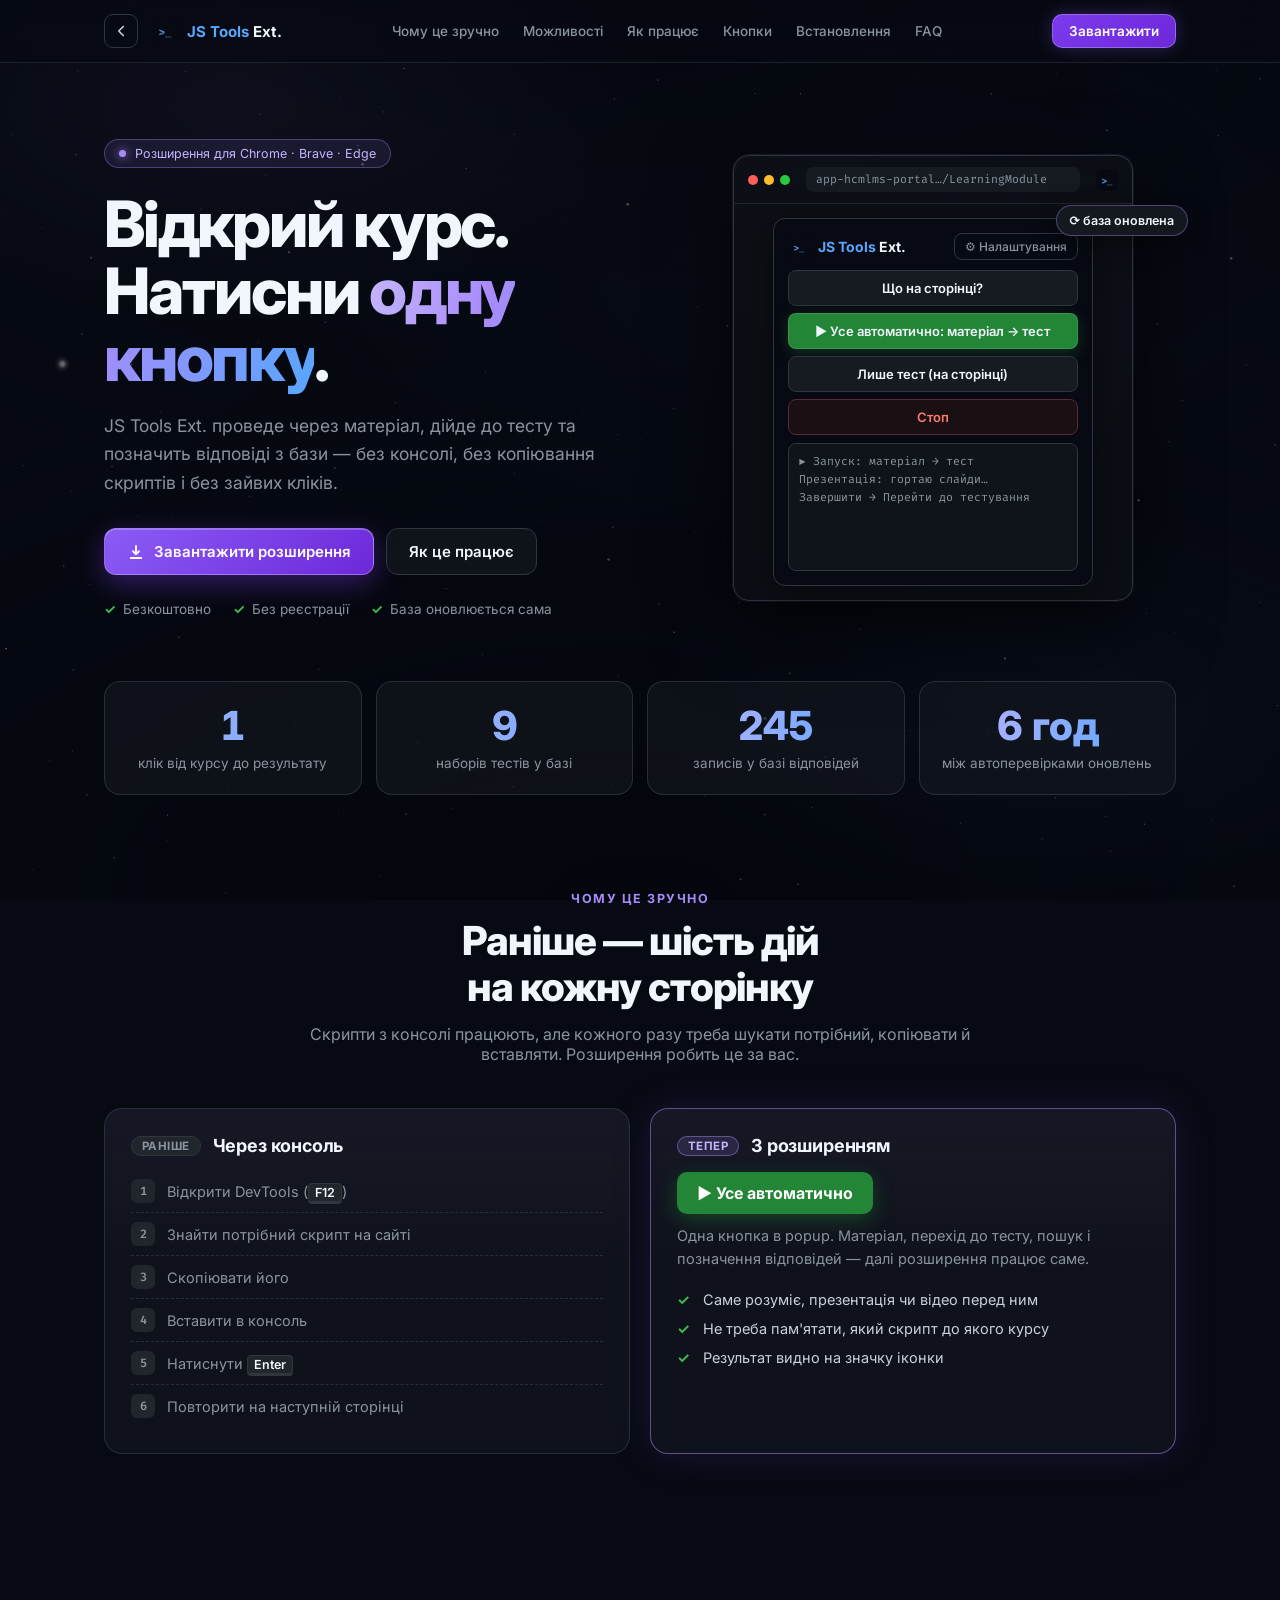
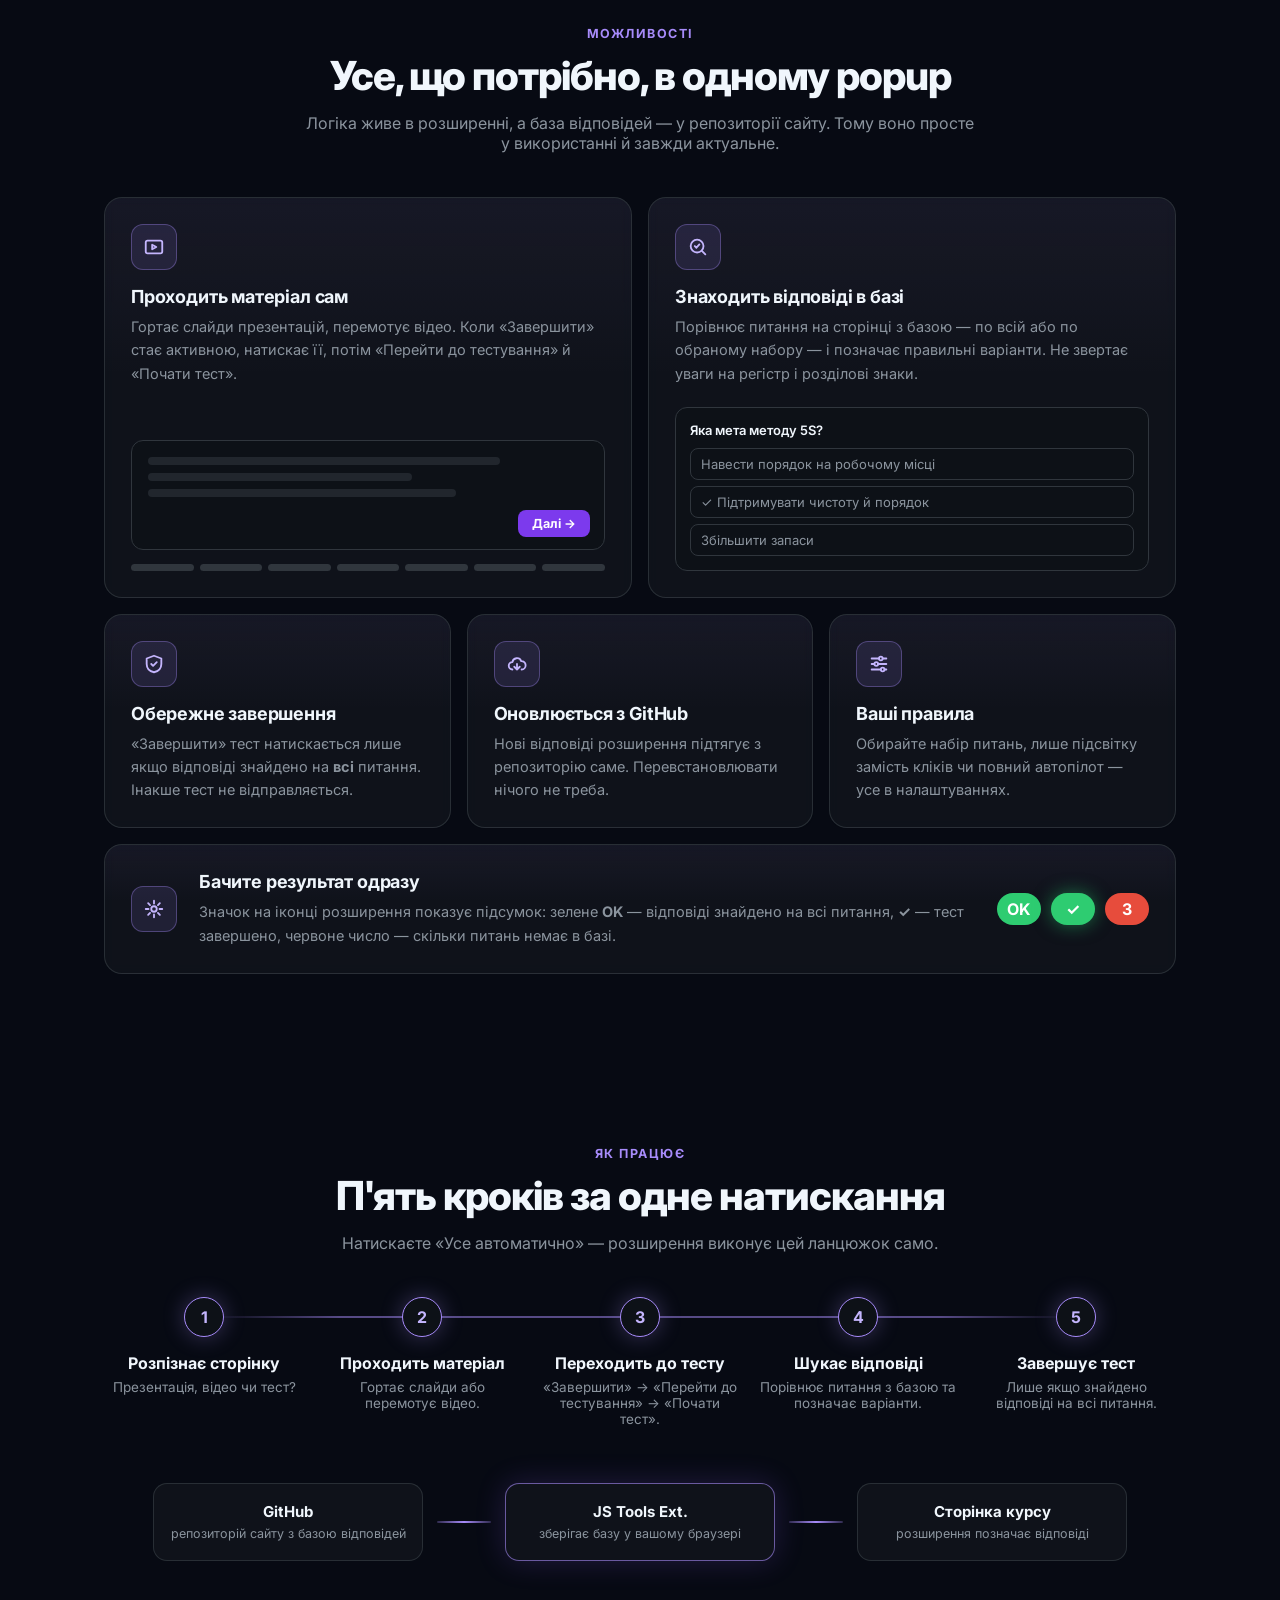
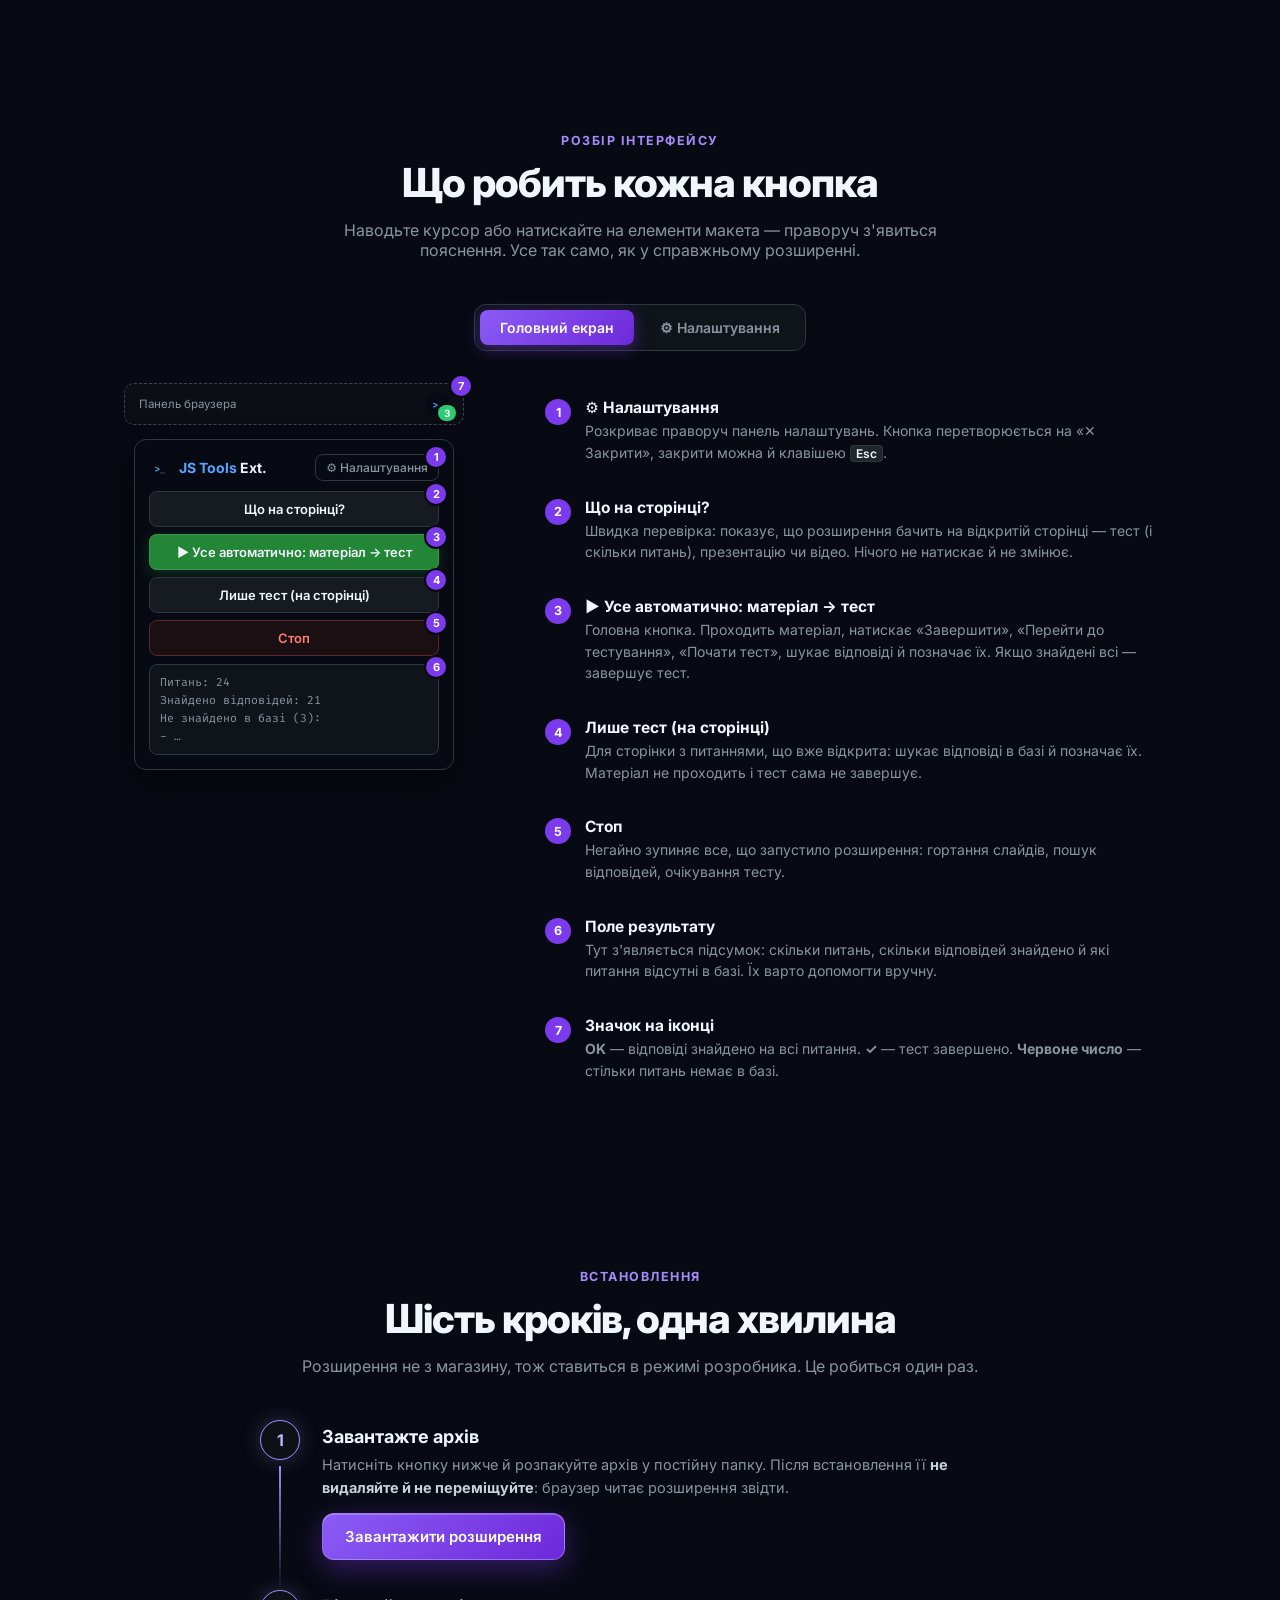
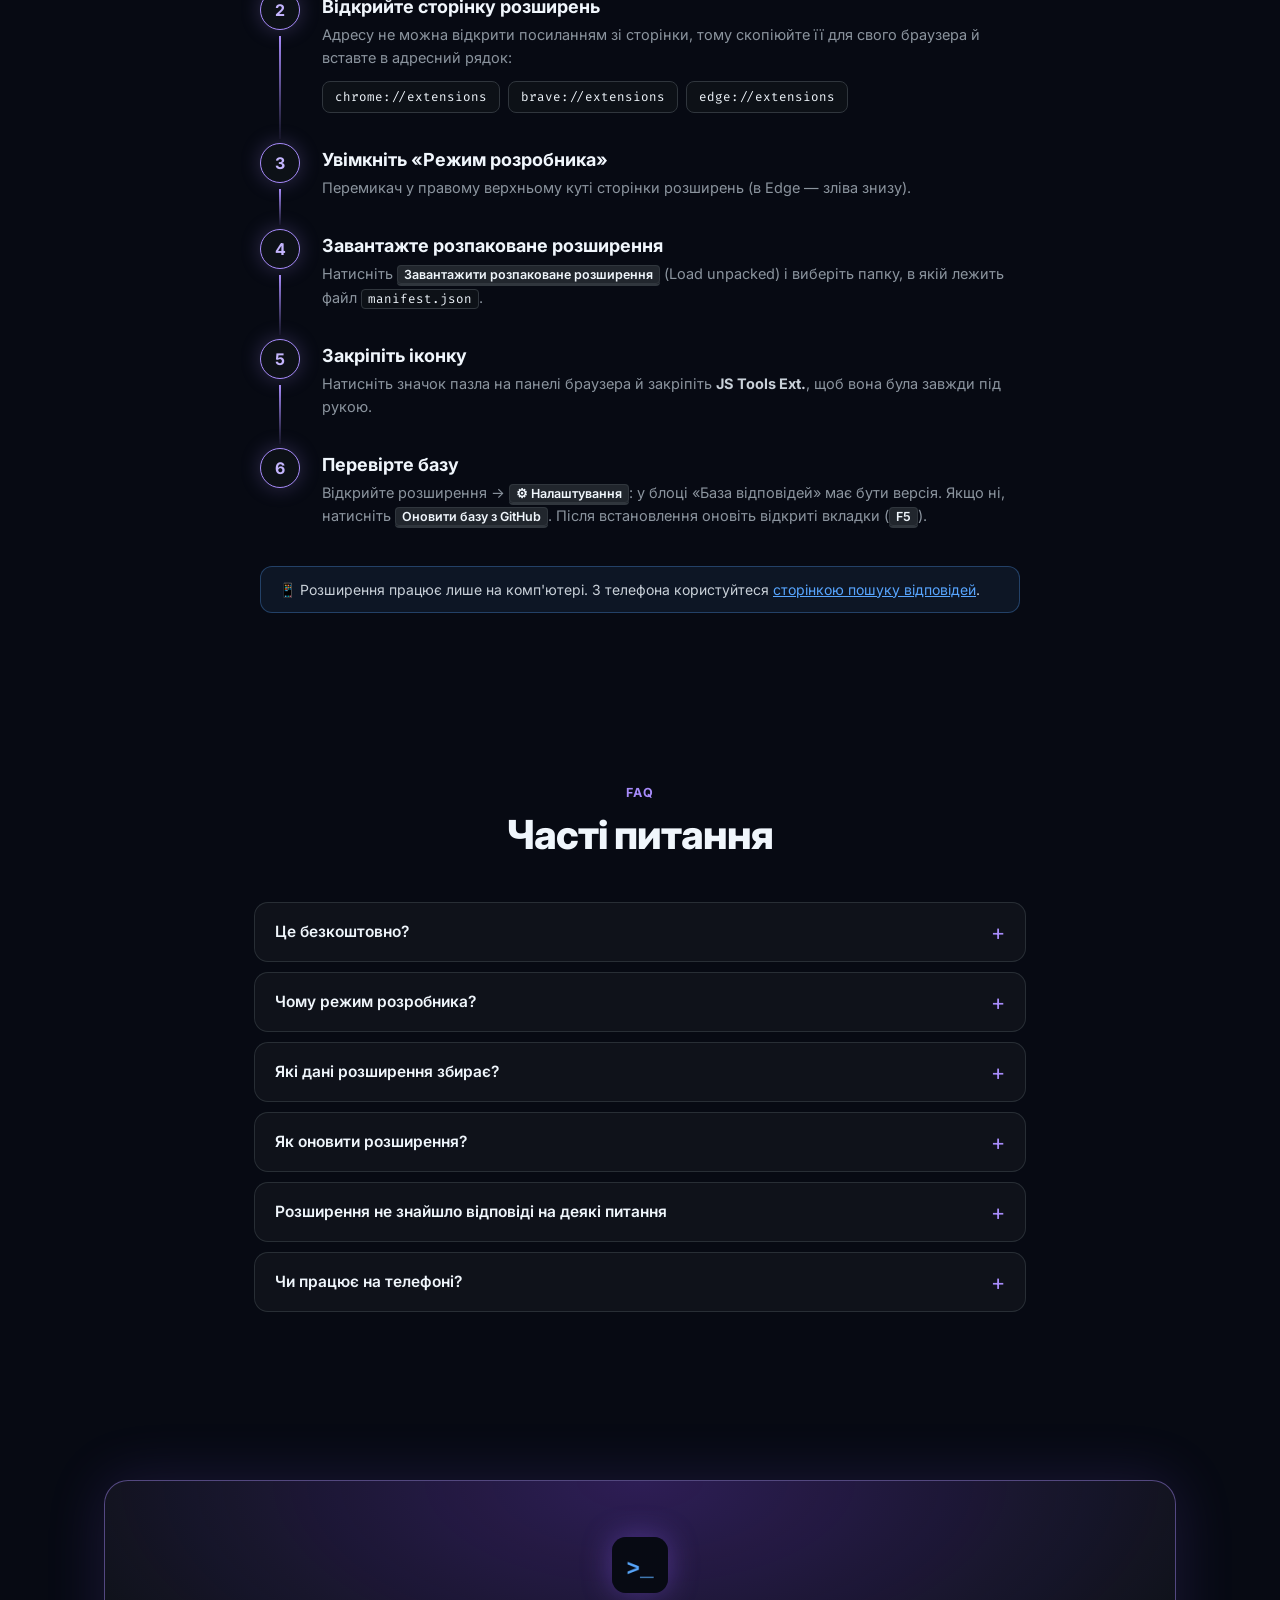
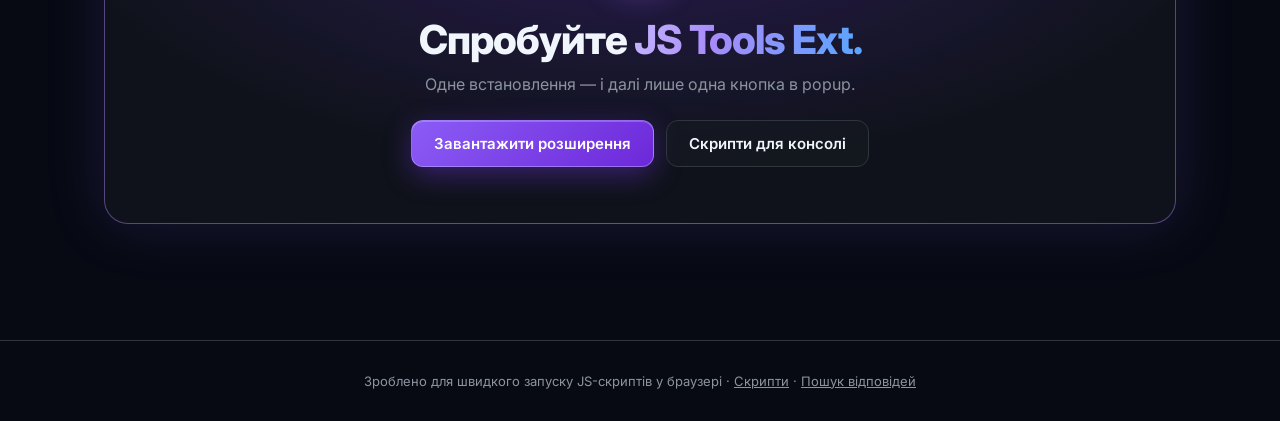
==== commit f7d3706b: "Update extension.html" ====
--- a/extension.html
+++ b/extension.html
@@ -388,9 +388,12 @@
                     <p>Такі питання відсутні в базі: їх число видно на значку іконки та в полі результату. У такому разі «Завершити» не натискається, а залишені питання варто відповісти вручну, наприклад за допомогою <a href="poshuk.html">пошуку відповідей</a>.</p>
                 </details>
                 <details>
-                    <summary>Чи працює на телефоні?</summary>
-                    <p>Ні, мобільні браузери не підтримують такі розширення. Для телефона є окрема <a href="poshuk.html">сторінка пошуку відповідей</a>.</p>
-                </details>
+    <summary>Чи працює на телефоні?</summary>
+    <p>Стандартні мобільні браузери не підтримують розширення[span_0](start_span)[span_0](end_span). Для користування на телефоні є два варіанти:<br><br>
+    1. Встановити <a href="https://play.google.com/store/apps/details?id=com.lemurbrowser.exts" target="_blank" rel="noopener">Lemur Browser</a> з Play Market, завантажити ZIP-архів розширення, перейти в браузері за адресою chrome://extensions, увімкнути режим розробника та завантажити архів.<br><br>
+    2. Скористатися нашою окремою <a href="poshuk.html">сторінкою пошуку відповідей</a> у будь-якому браузері[span_1](start_span)[span_1](end_span).</p>
+</details>
+
             </div>
         </div>
     </section>
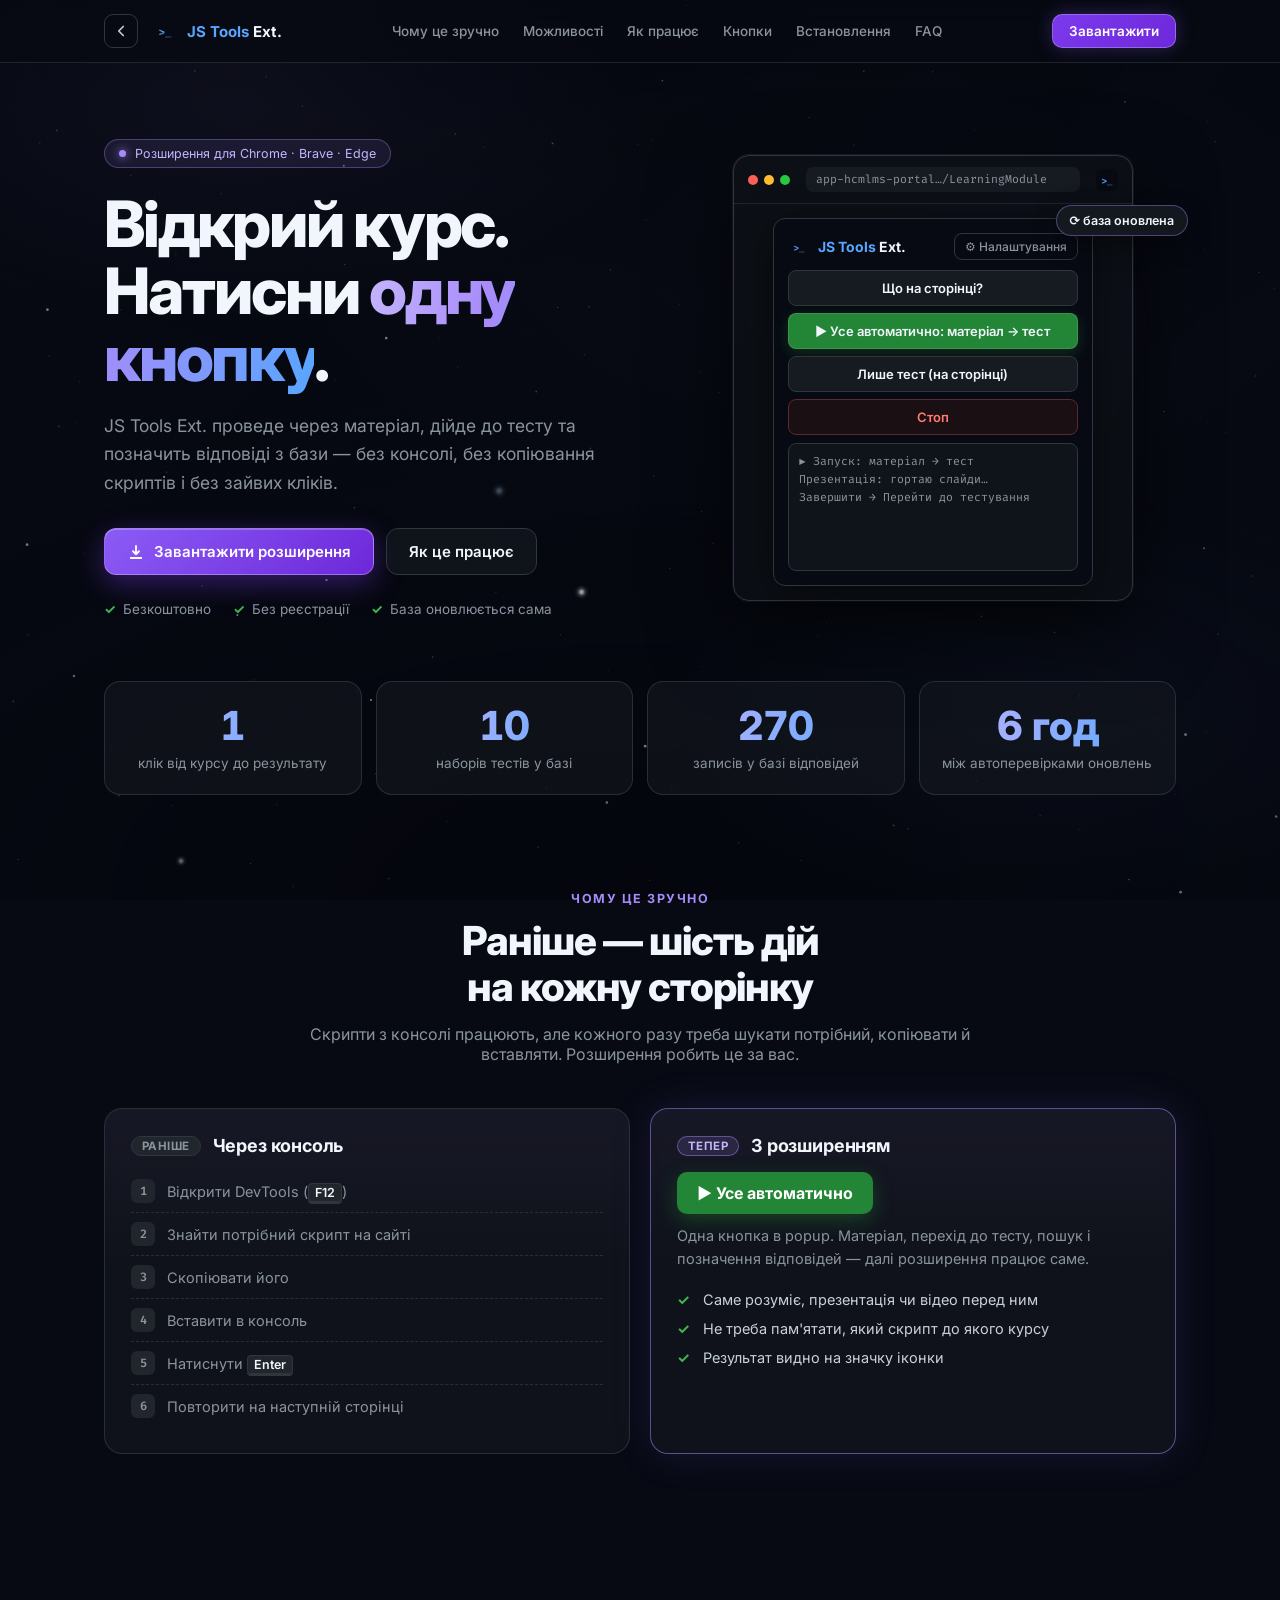
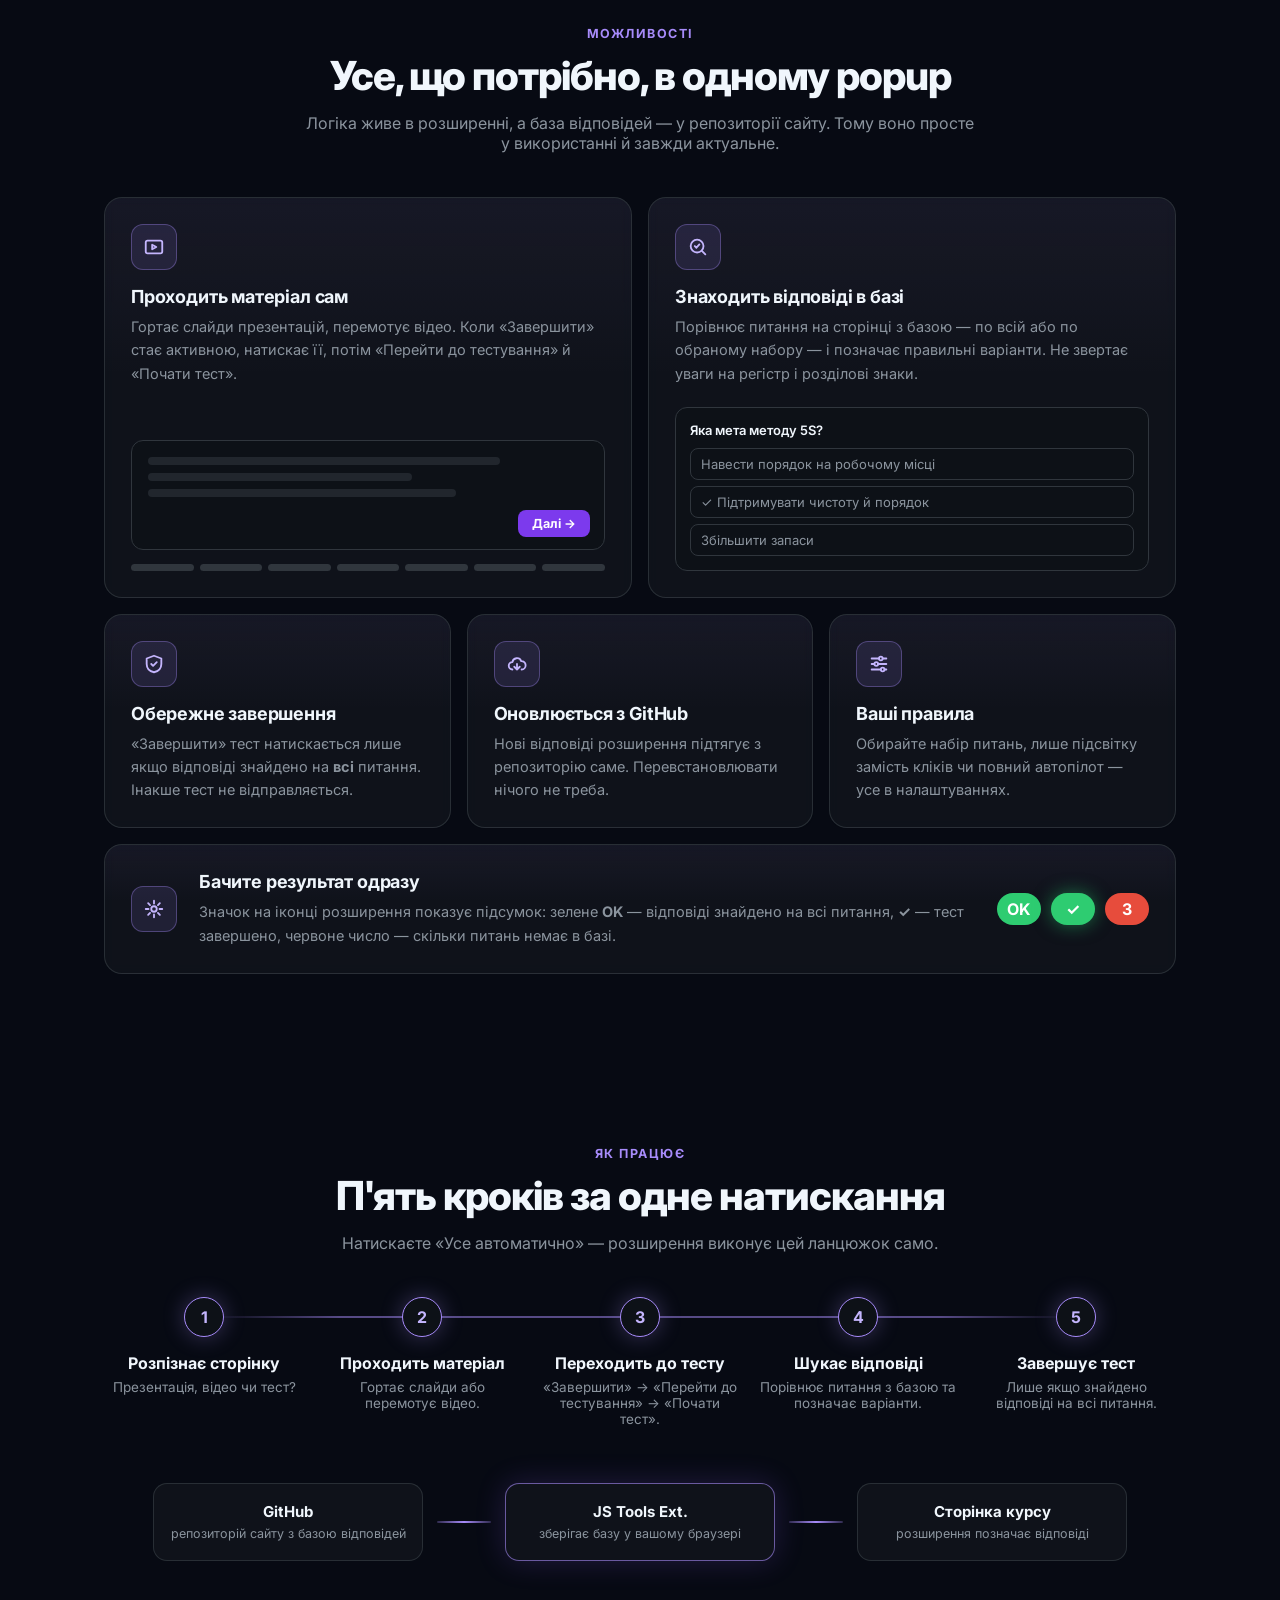
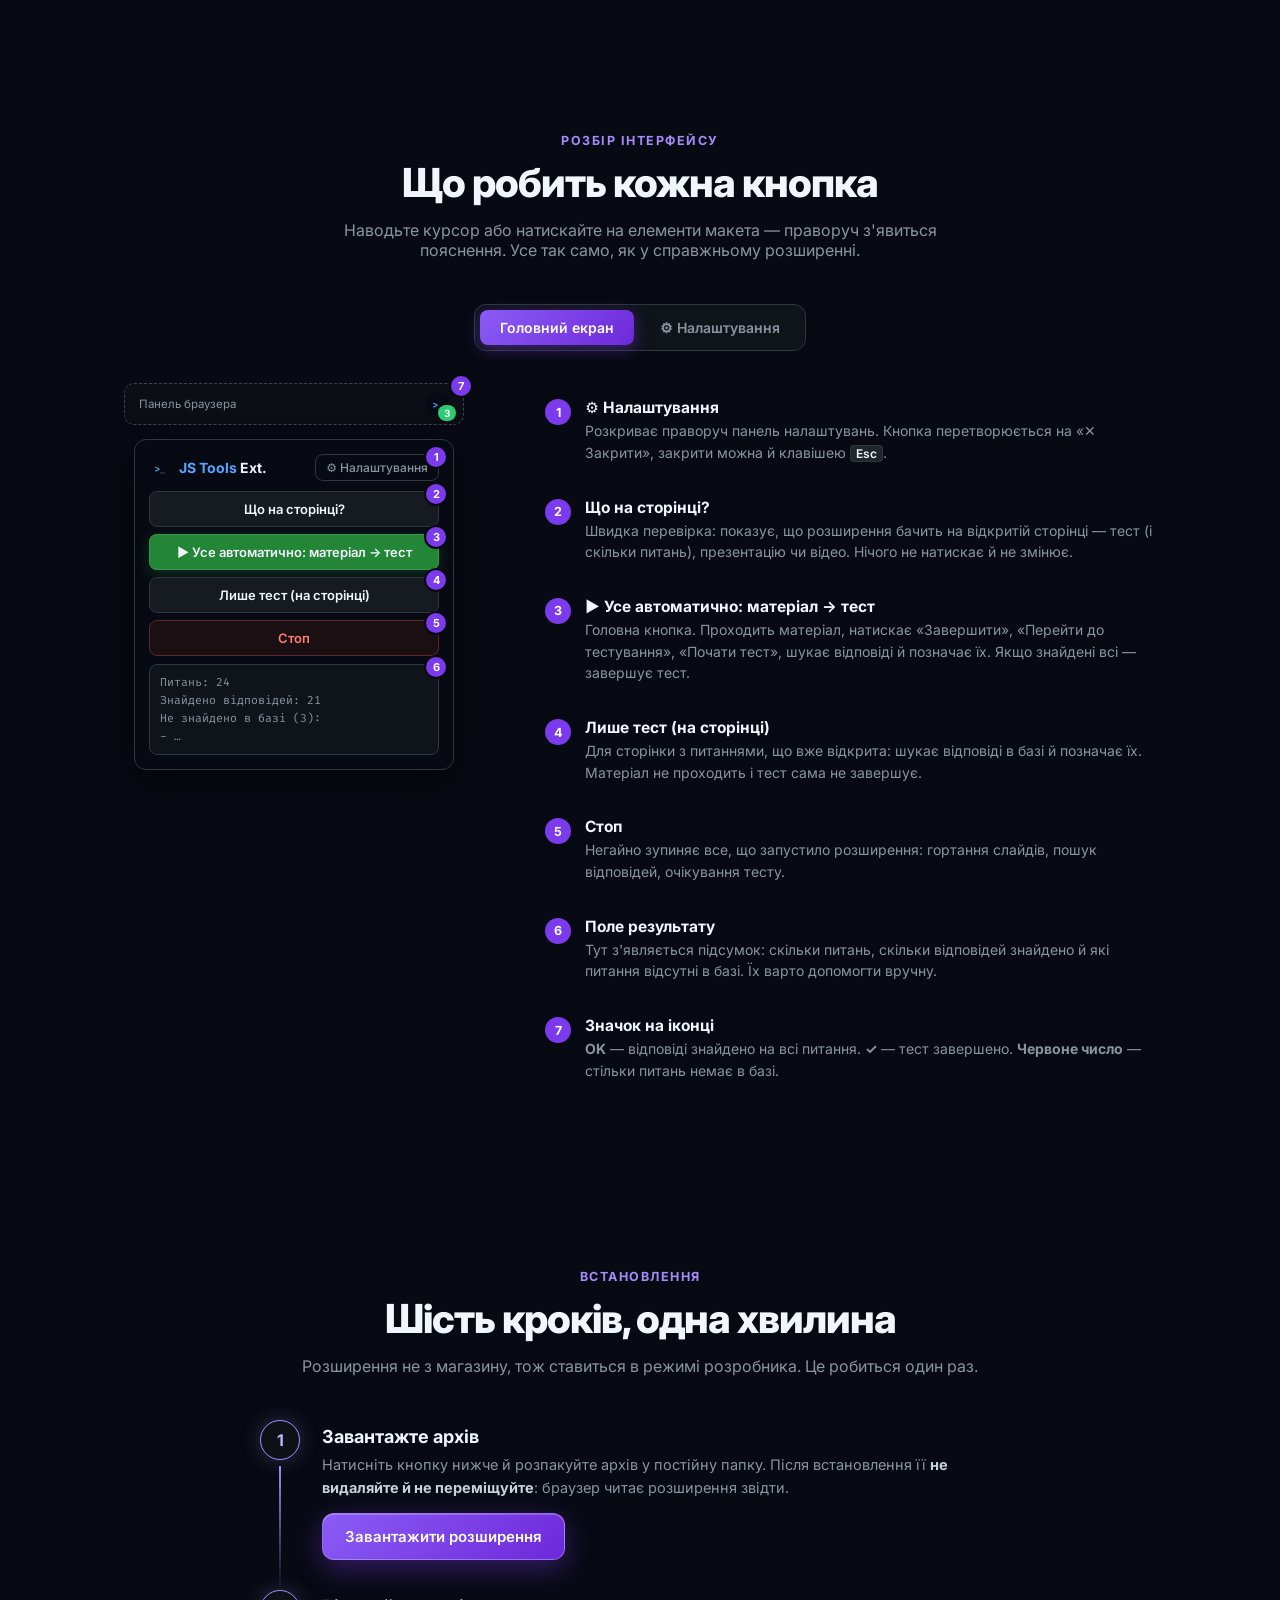
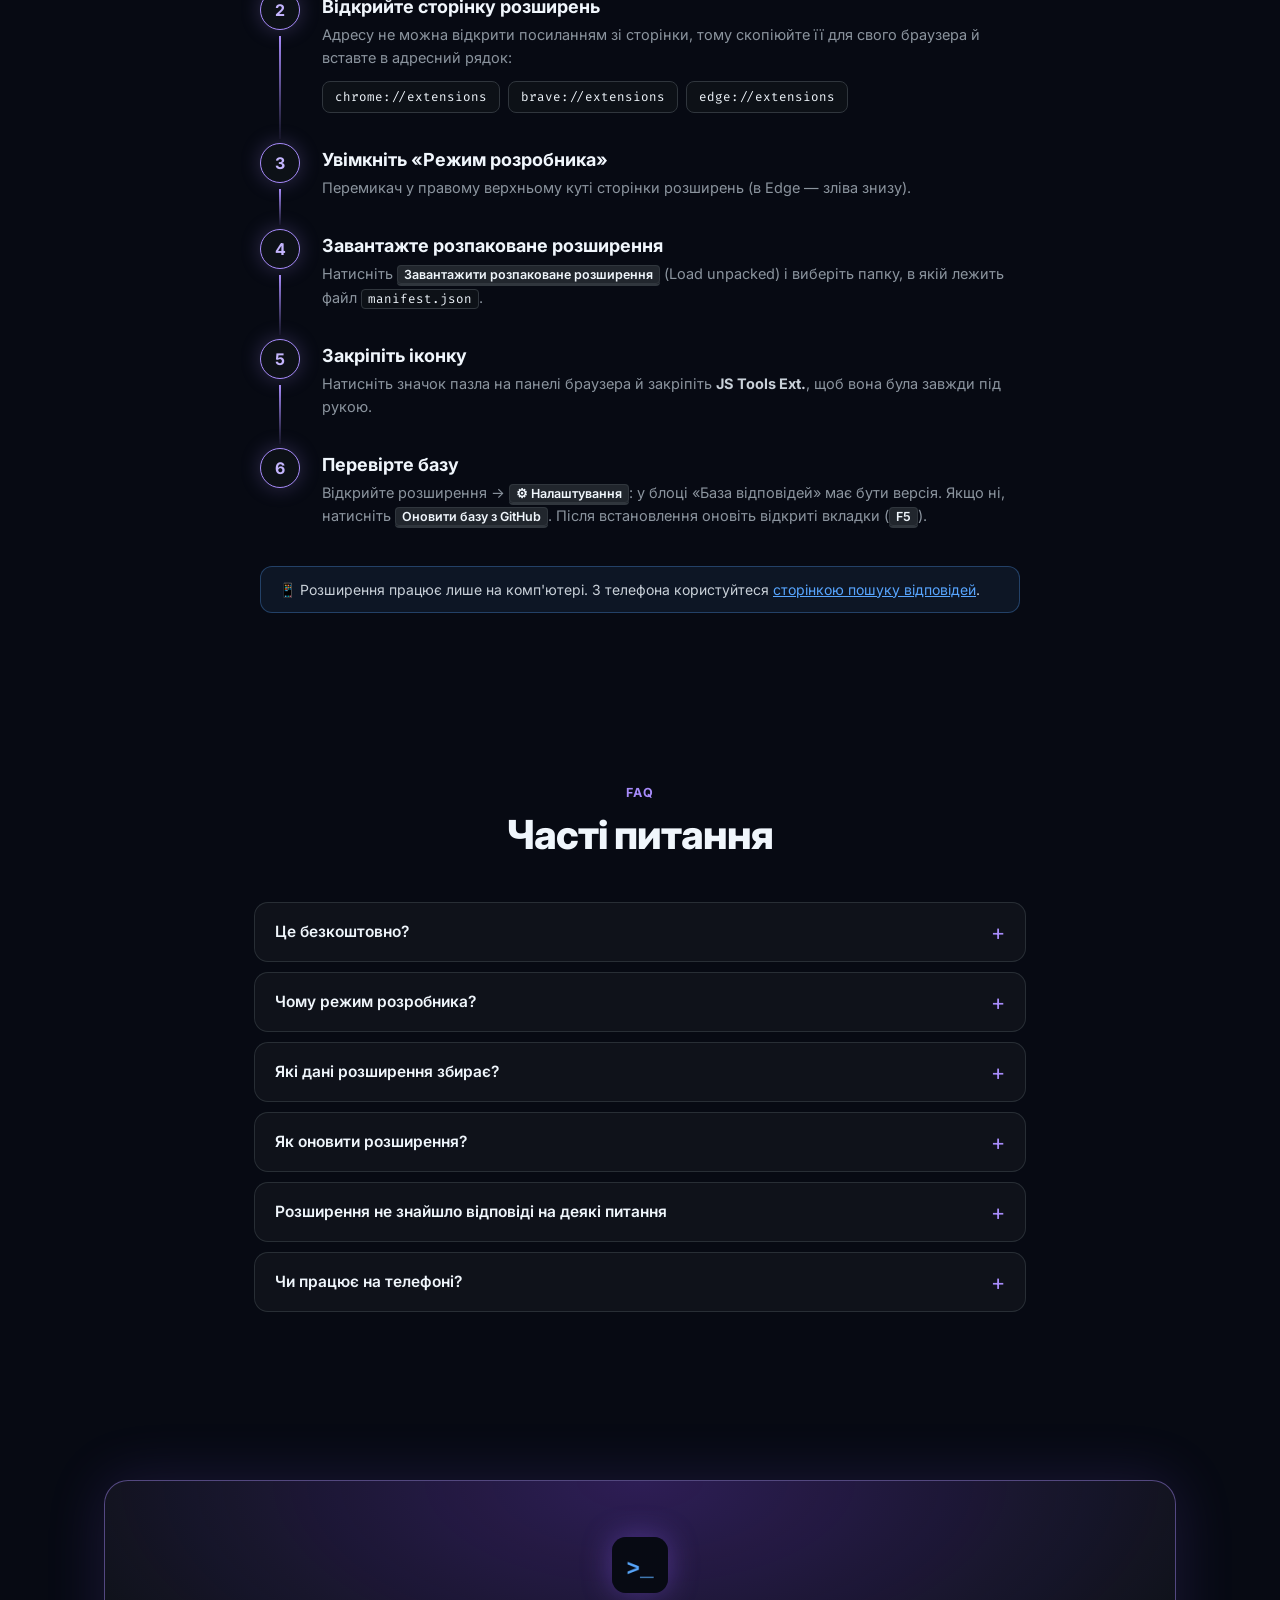
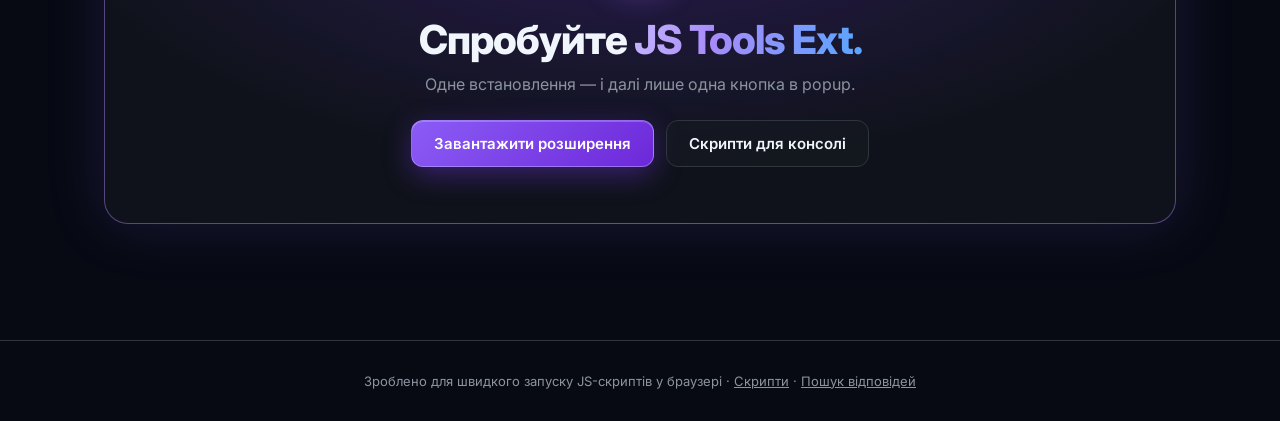
==== commit dc2b0efd: "Update mobile browser support instructions in extension.html" ====
--- a/extension.html
+++ b/extension.html
@@ -387,11 +387,11 @@
                     <summary>Розширення не знайшло відповіді на деякі питання</summary>
                     <p>Такі питання відсутні в базі: їх число видно на значку іконки та в полі результату. У такому разі «Завершити» не натискається, а залишені питання варто відповісти вручну, наприклад за допомогою <a href="poshuk.html">пошуку відповідей</a>.</p>
                 </details>
-                <details>
+            <details>
     <summary>Чи працює на телефоні?</summary>
-    <p>Стандартні мобільні браузери не підтримують розширення[span_0](start_span)[span_0](end_span). Для користування на телефоні є два варіанти:<br><br>
-    1. Встановити <a href="https://play.google.com/store/apps/details?id=com.lemurbrowser.exts" target="_blank" rel="noopener">Lemur Browser</a> з Play Market, завантажити ZIP-архів розширення, перейти в браузері за адресою chrome://extensions, увімкнути режим розробника та завантажити архів.<br><br>
-    2. Скористатися нашою окремою <a href="poshuk.html">сторінкою пошуку відповідей</a> у будь-якому браузері[span_1](start_span)[span_1](end_span).</p>
+    <p>Стандартні мобільні браузери не підтримують розширення. Для користування на телефоні є два варіанти:<br><br>
+    1. Встановити <a href="https://play.google.com/store/apps/details?id=com.lemurbrowser.exts" target="_blank" rel="noopener">Lemur Browser</a> з Play Market і встановити розширення за <a href="#install">інструкцією вище</a>.<br><br>
+    2. Скористатися нашою окремою <a href="poshuk.html">сторінкою пошуку відповідей</a> у будь-якому браузері.</p>
 </details>
 
             </div>
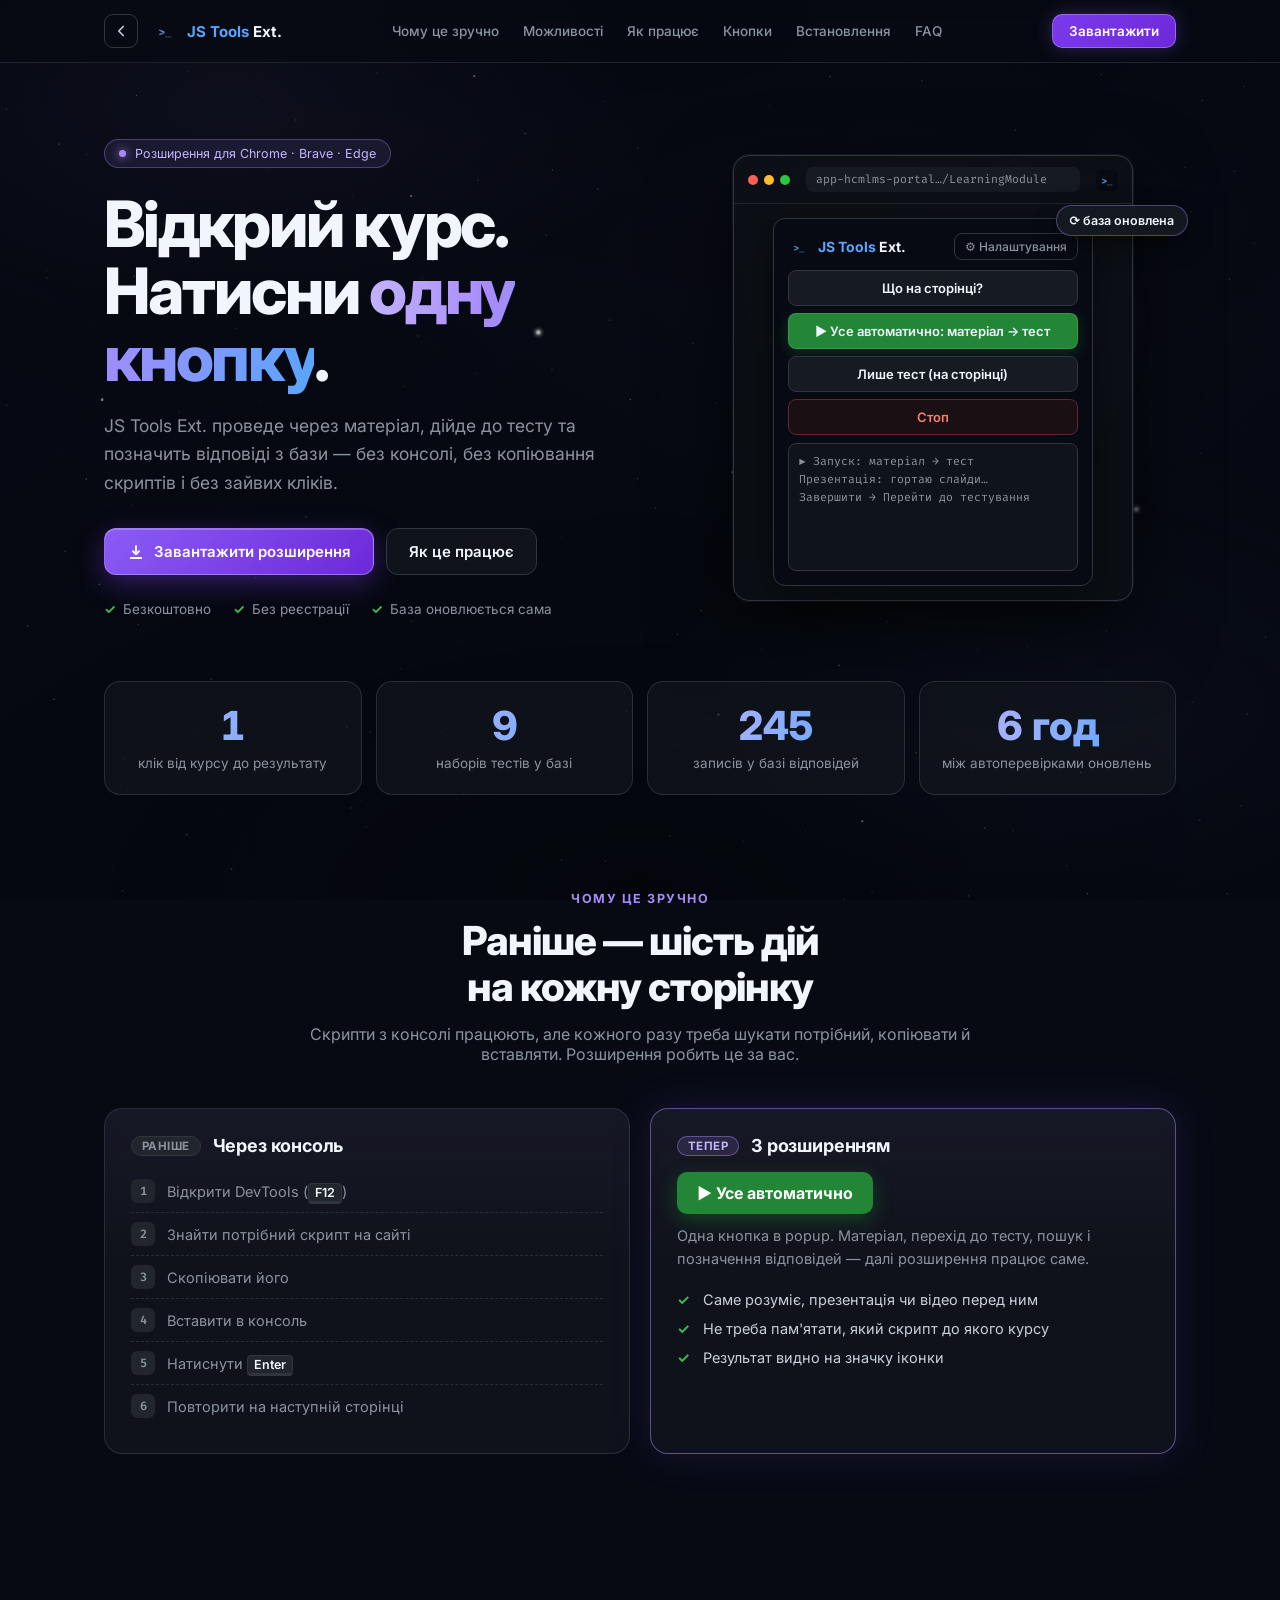
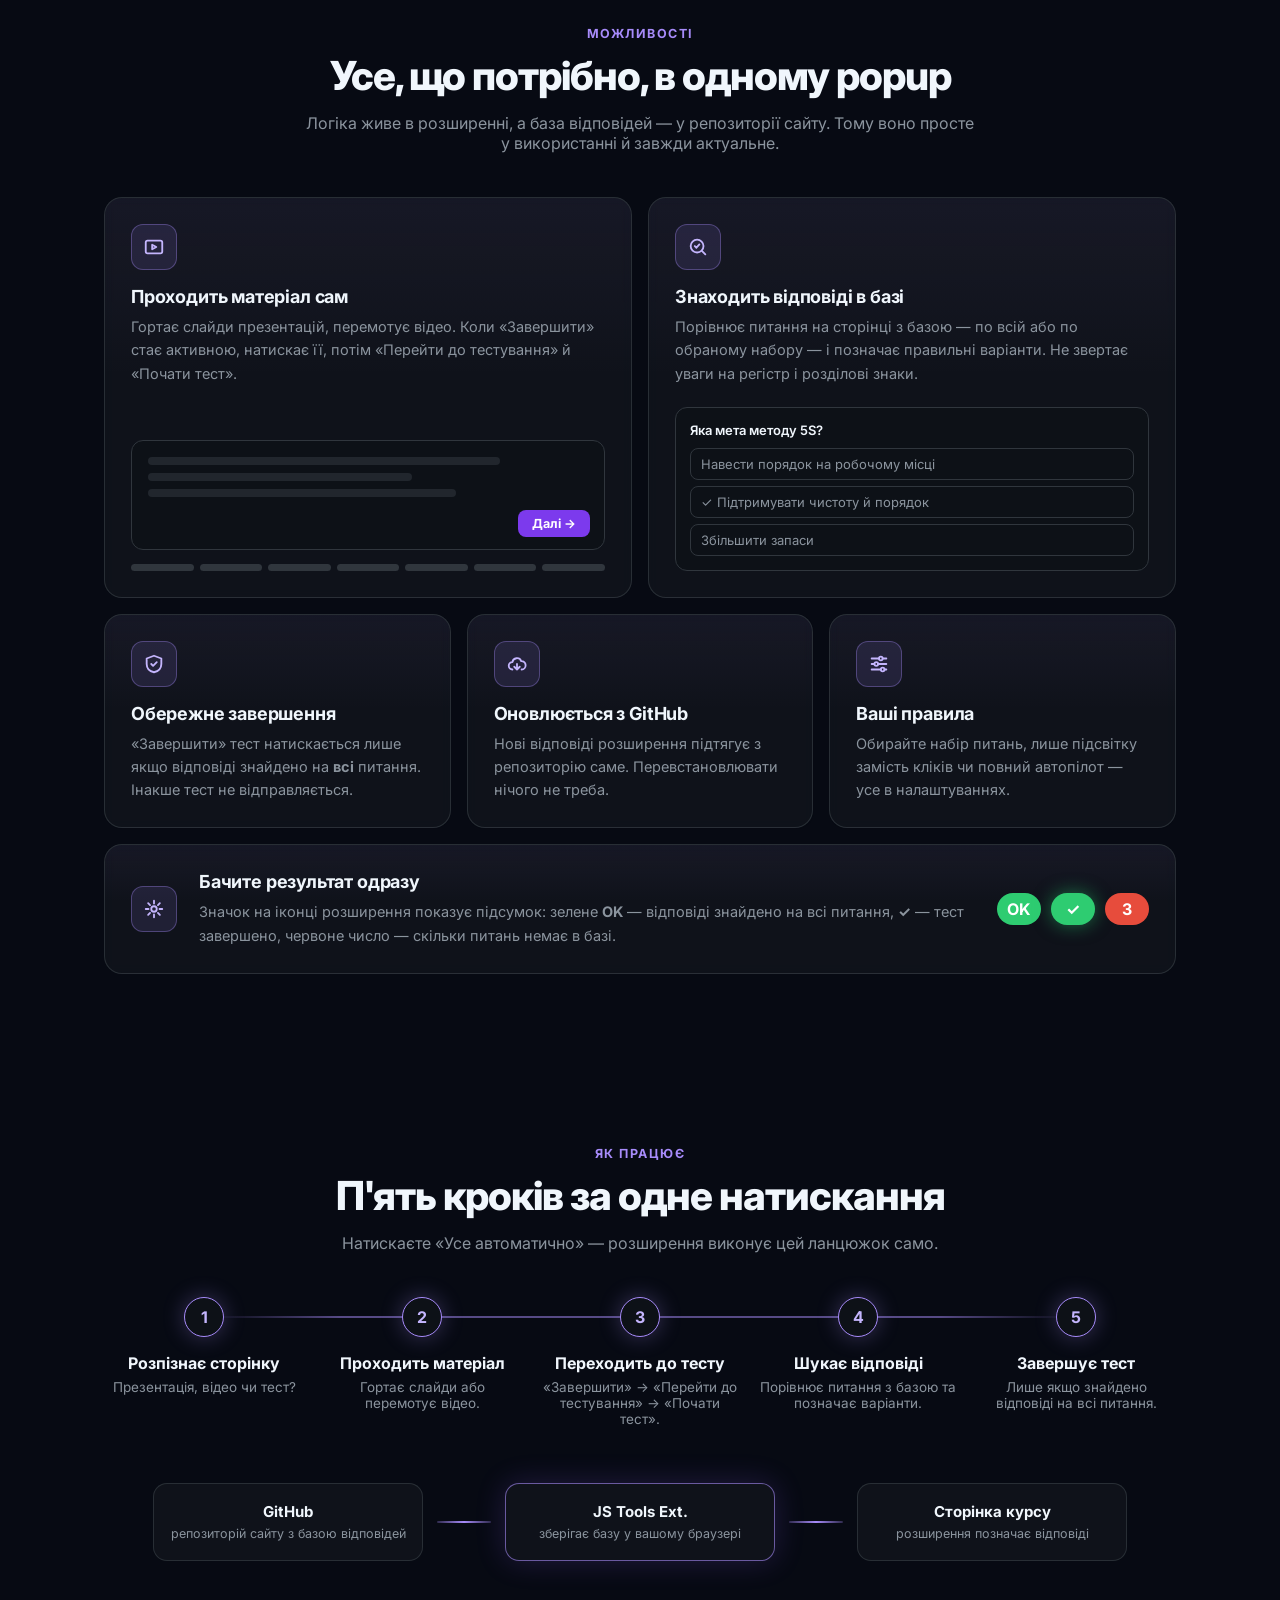
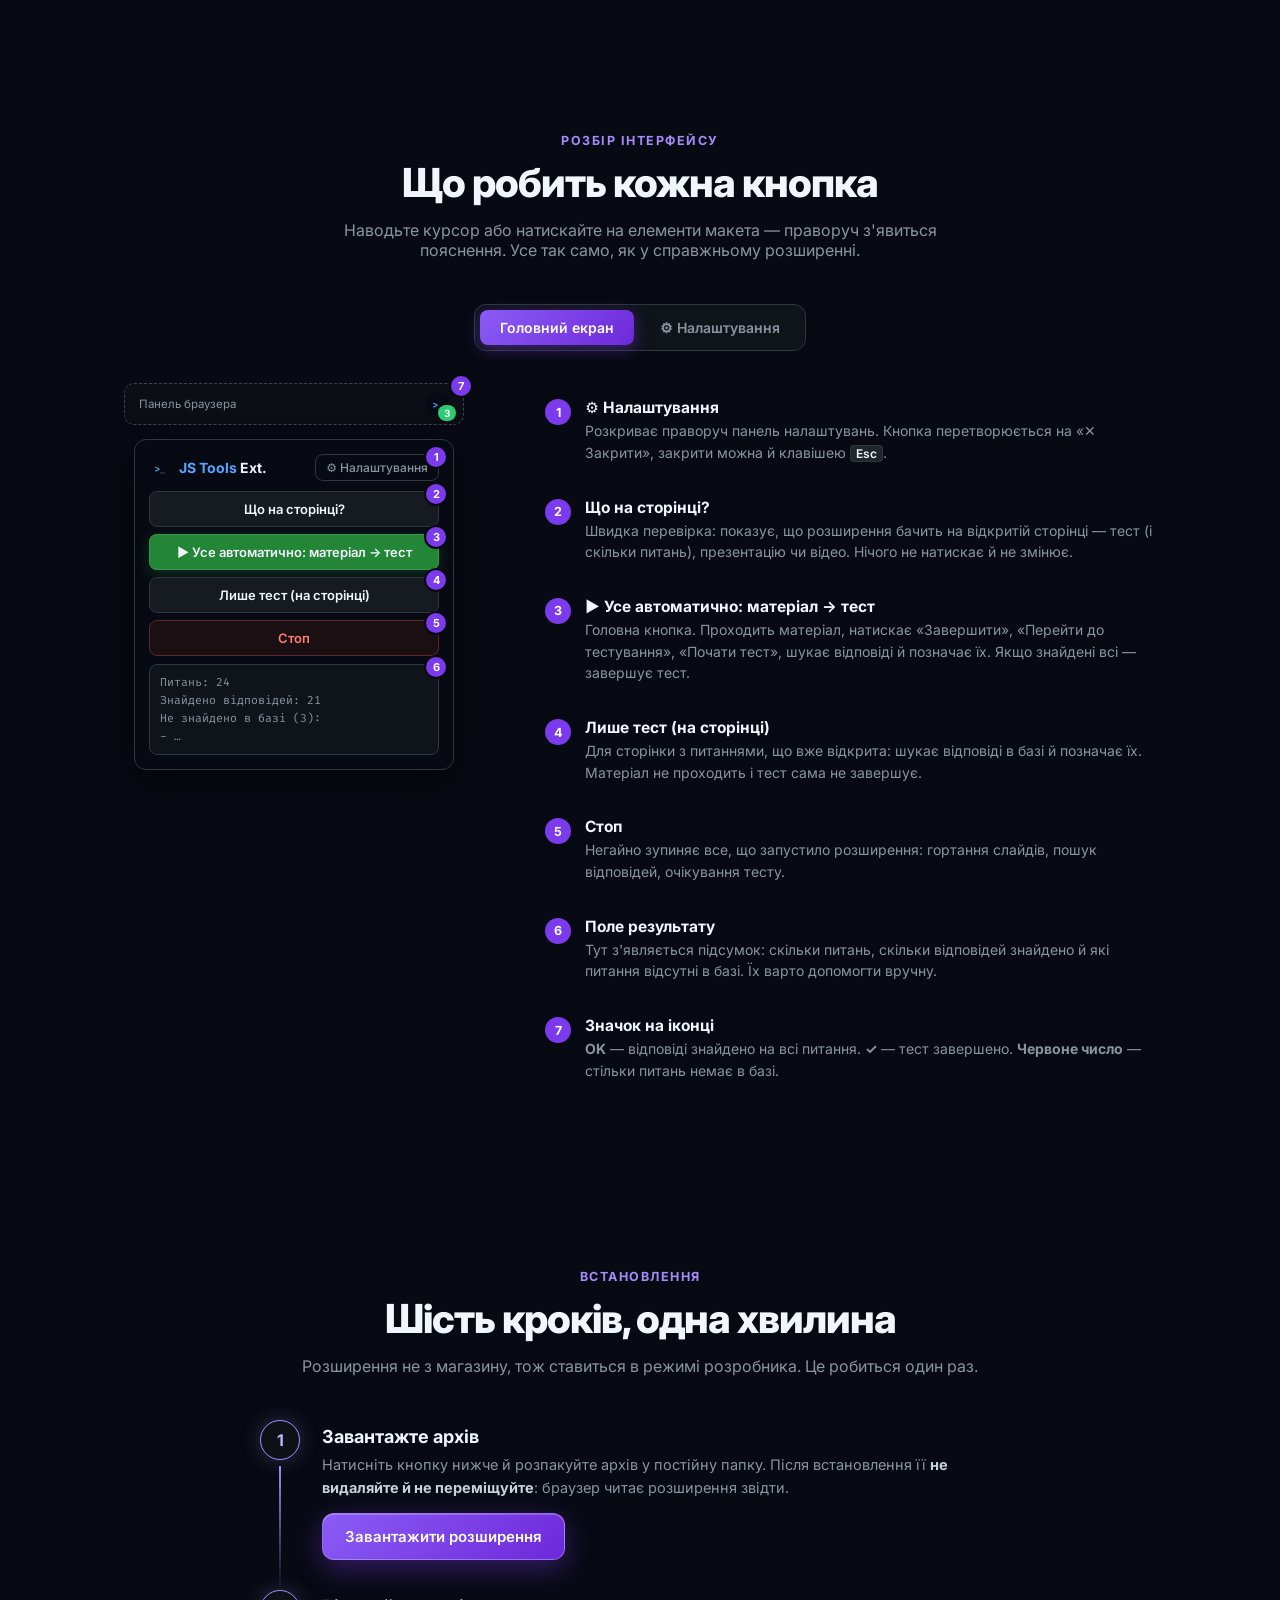
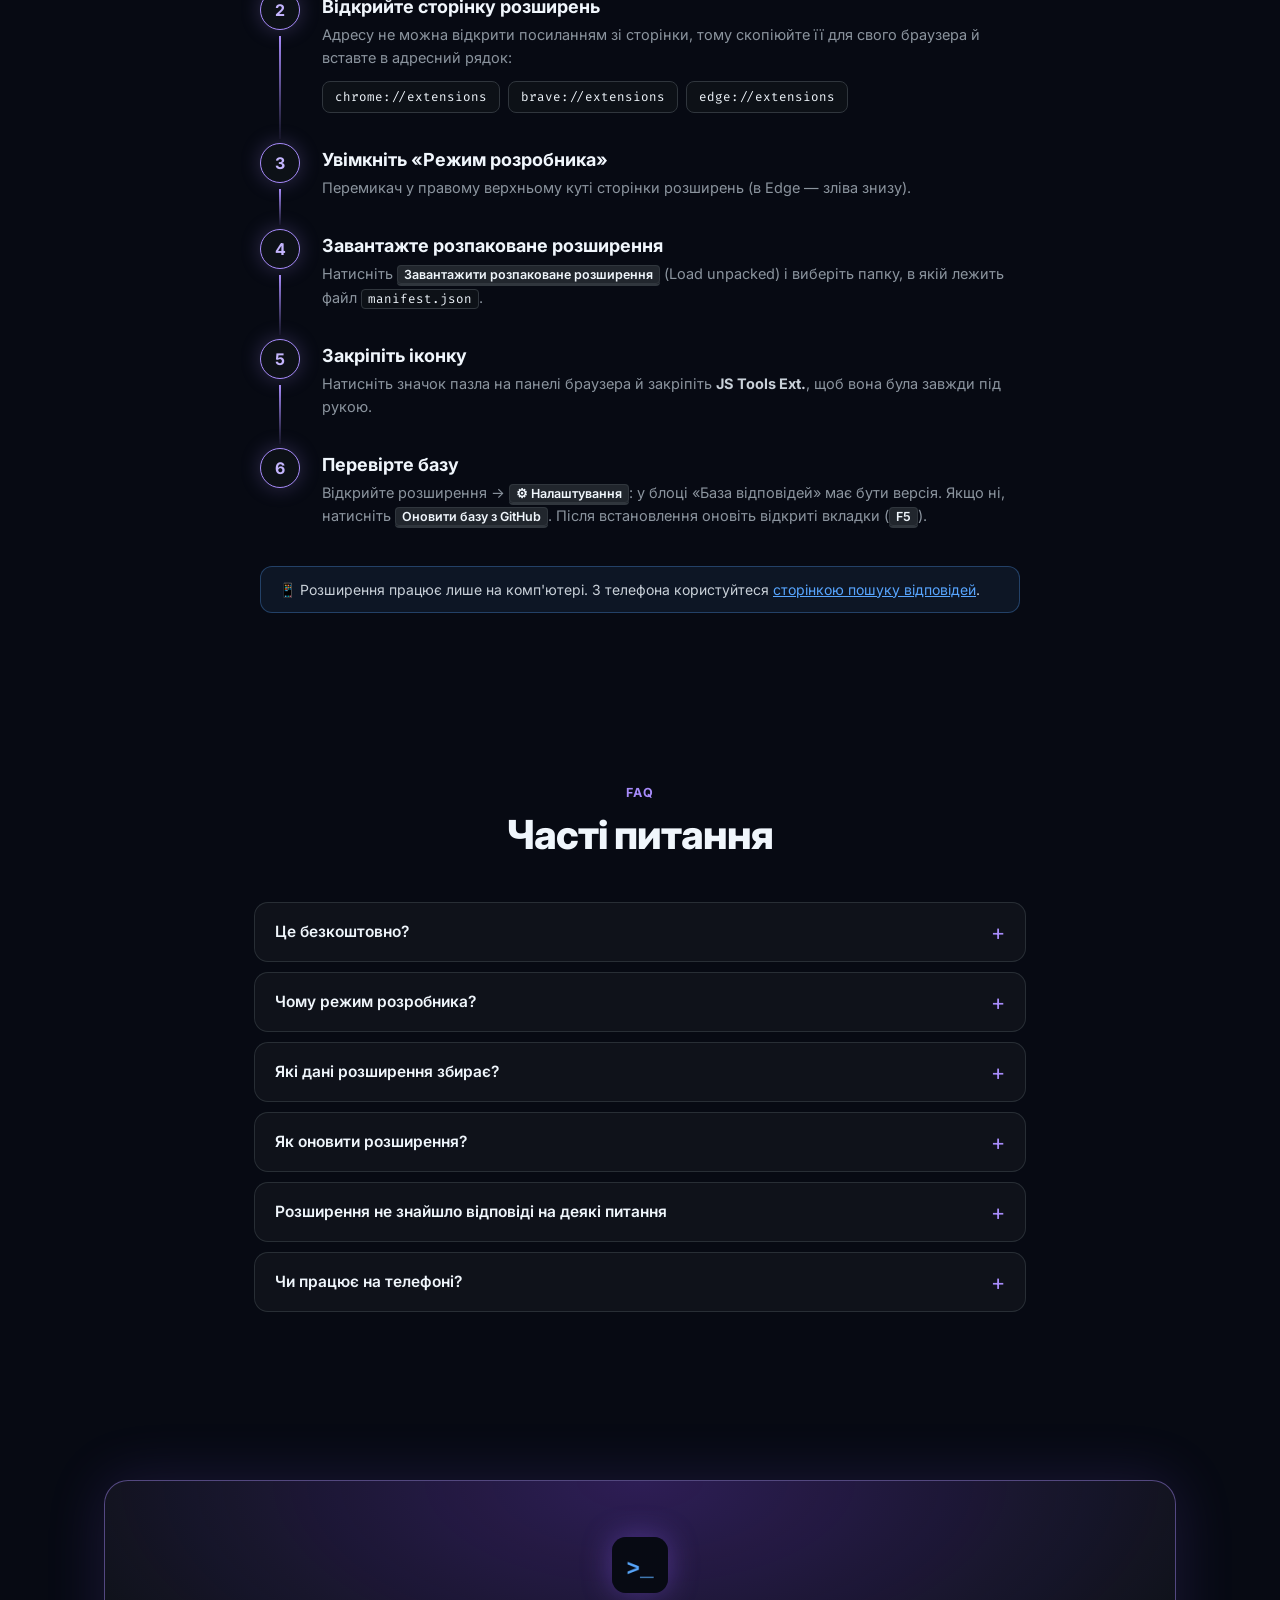
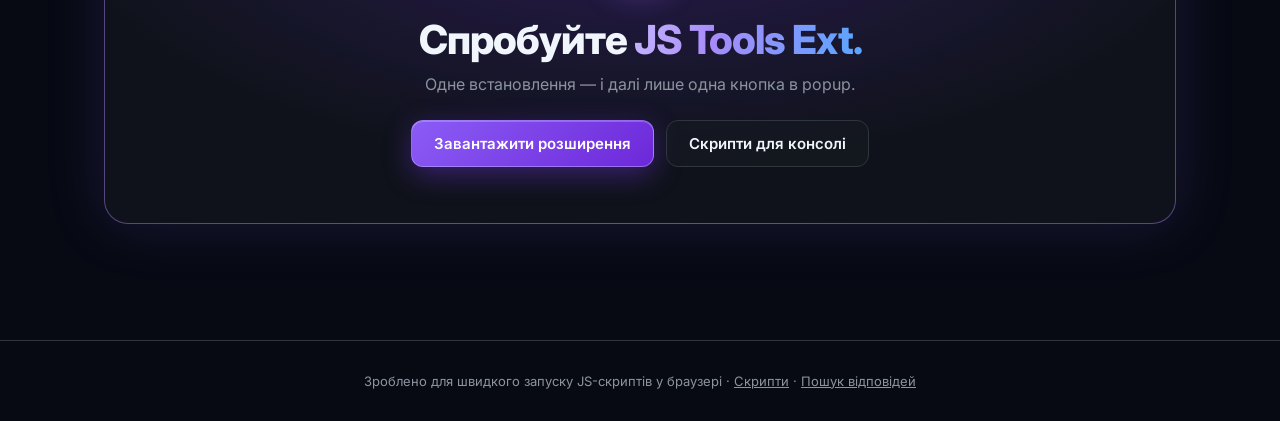
==== commit 01738f08: "Update links in mobile browser section" ====
--- a/extension.html
+++ b/extension.html
@@ -390,8 +390,8 @@
             <details>
     <summary>Чи працює на телефоні?</summary>
     <p>Стандартні мобільні браузери не підтримують розширення. Для користування на телефоні є два варіанти:<br><br>
-    1. Встановити <a href="https://play.google.com/store/apps/details?id=com.lemurbrowser.exts" target="_blank" rel="noopener">Lemur Browser</a> з Play Market і встановити розширення за <a href="#install">інструкцією вище</a>.<br><br>
-    2. Скористатися нашою окремою <a href="poshuk.html">сторінкою пошуку відповідей</a> у будь-якому браузері.</p>
+    1. Встановити <a href="https://play.google.com/store/apps/details?id=com.lemurbrowser.exts" target="_blank" rel="noopener">Lemur Browser</a> з Play Market і встановити розширення за <a href="#install" target="_blank" rel="noopener>інструкцією вище</a>.<br><br>
+    2. Скористатися нашою окремою <a href="poshuk.html" target="_blank" rel="noopener">сторінкою пошуку відповідей</a> у будь-якому браузері.</p>
 </details>
 
             </div>
--- a/css/ext.css
+++ b/css/ext.css
@@ -668,3 +668,30 @@
     .x-q span.ok { background: #c8f7c5; border-color: #2ecc71; color: #0d1117; font-weight: 700; }
     .x-slides i { background: #a78bfa; }
 }
+
+details a {
+    color: #4da3ff;
+    text-decoration: none;
+    font-weight: 500;
+    padding: 1px 6px;
+    border-radius: 6px;
+    background: rgba(77, 163, 255, 0.12);
+    border-bottom: 1px solid rgba(77, 163, 255, 0.4);
+    transition: background 0.2s ease, color 0.2s ease, border-color 0.2s ease;
+}
+
+details a:hover {
+    color: #fff;
+    background: #4da3ff;
+    border-color: #4da3ff;
+}
+
+details a:focus-visible {
+    outline: 2px solid #4da3ff;
+    outline-offset: 2px;
+}
+
+details a[target="_blank"]::after {
+    content: " ↗";
+    font-size: 0.85em;
+}
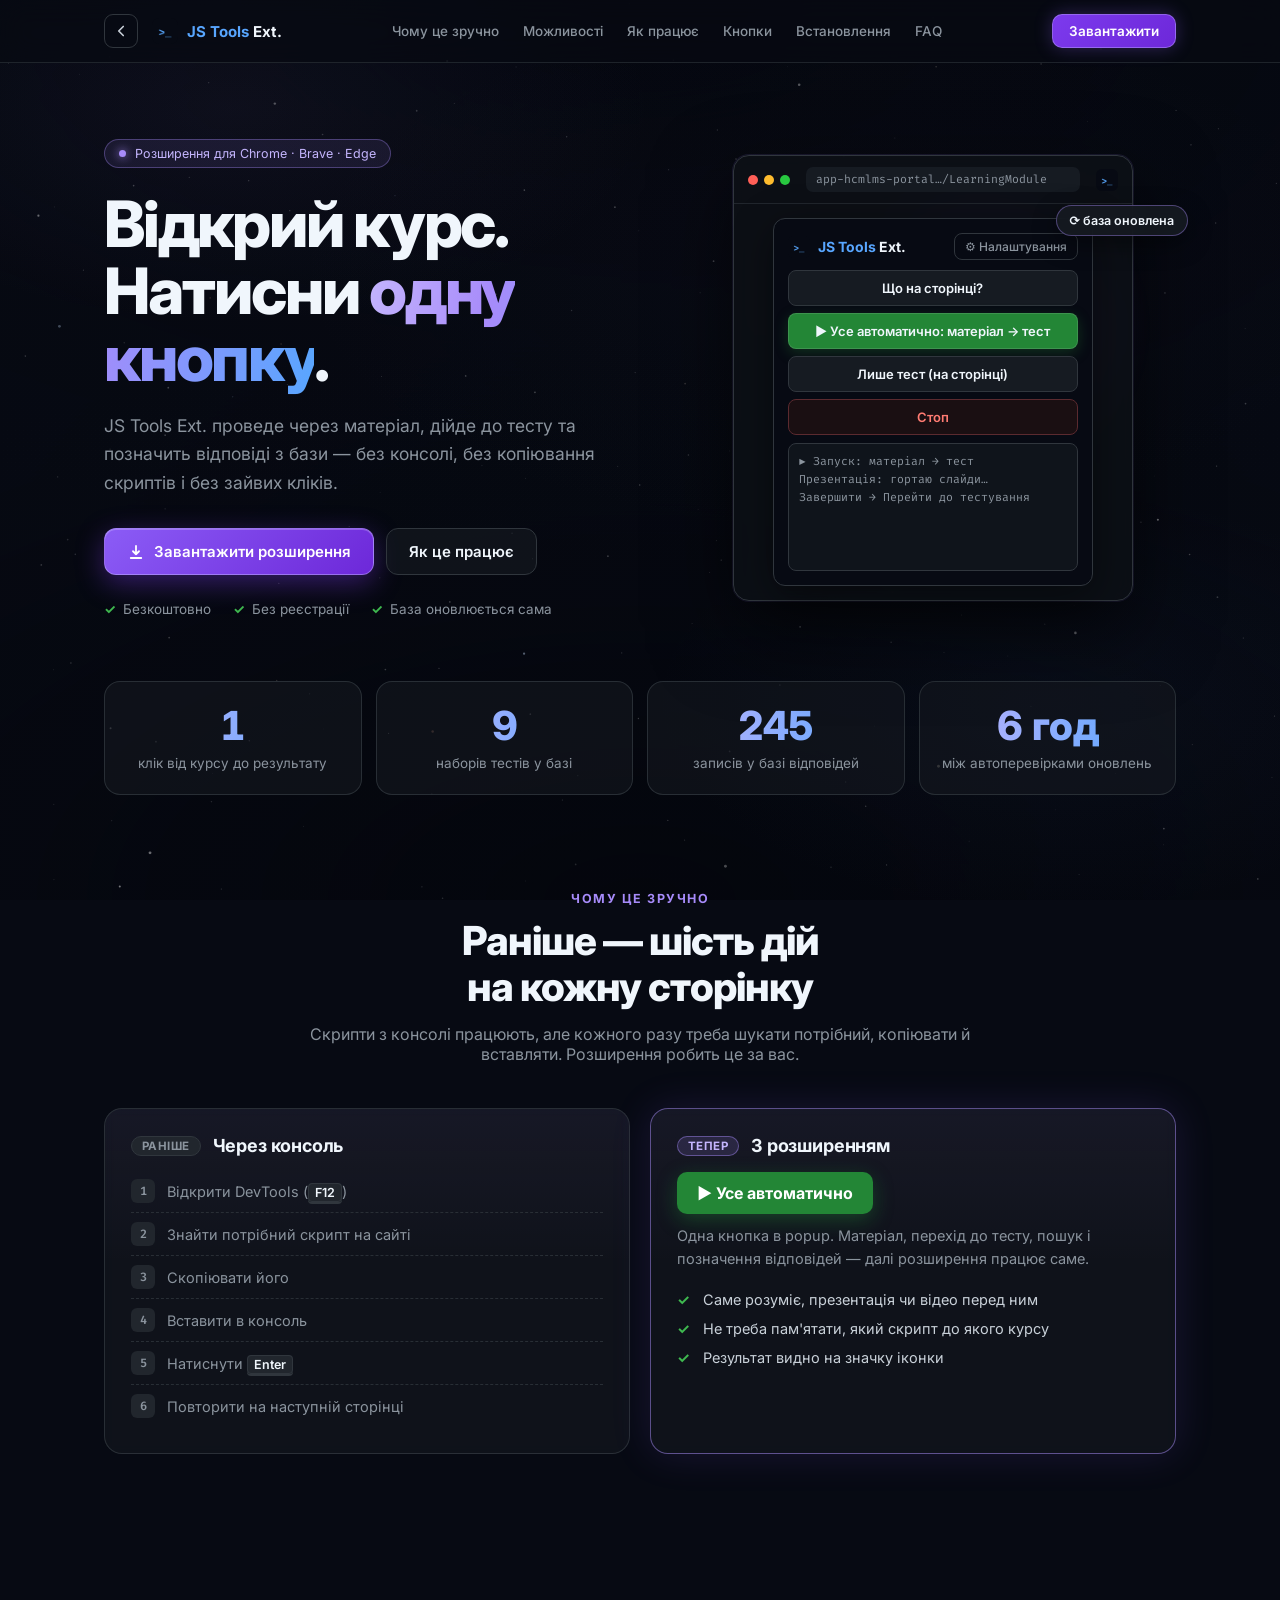
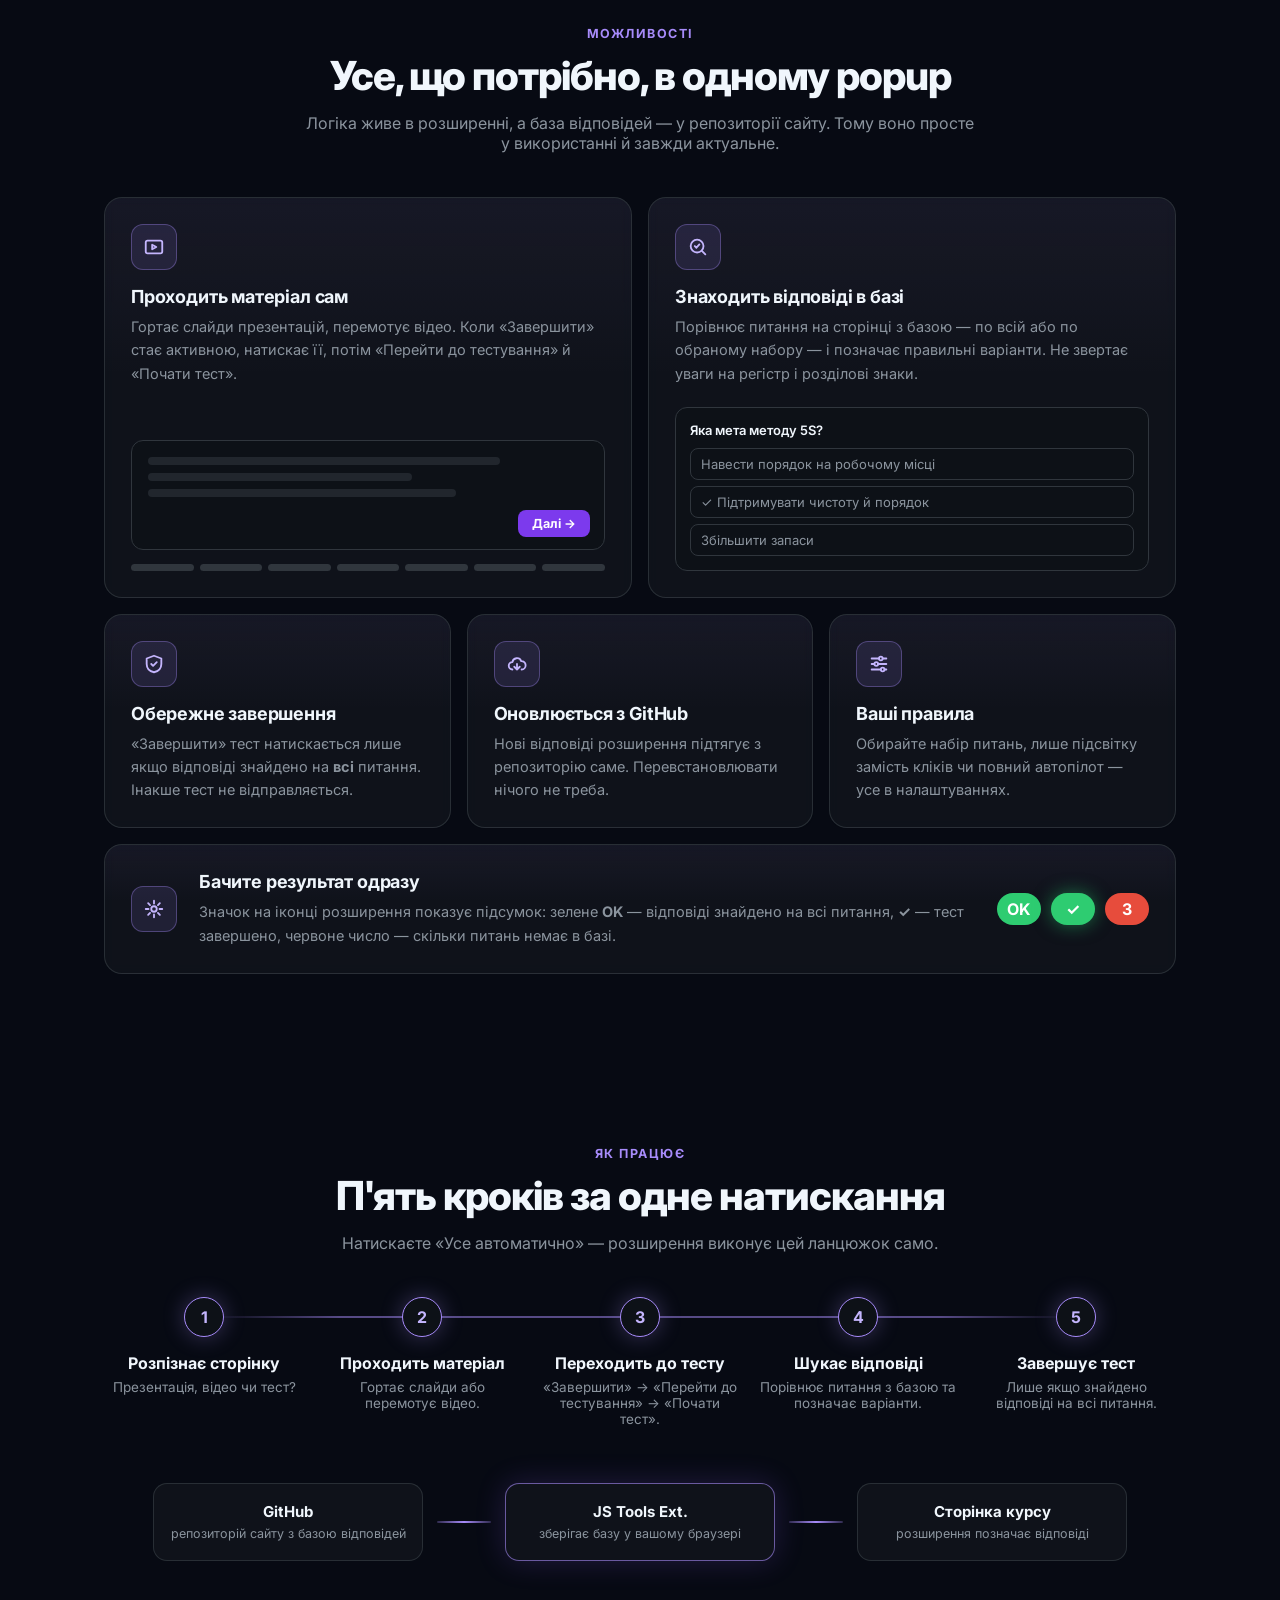
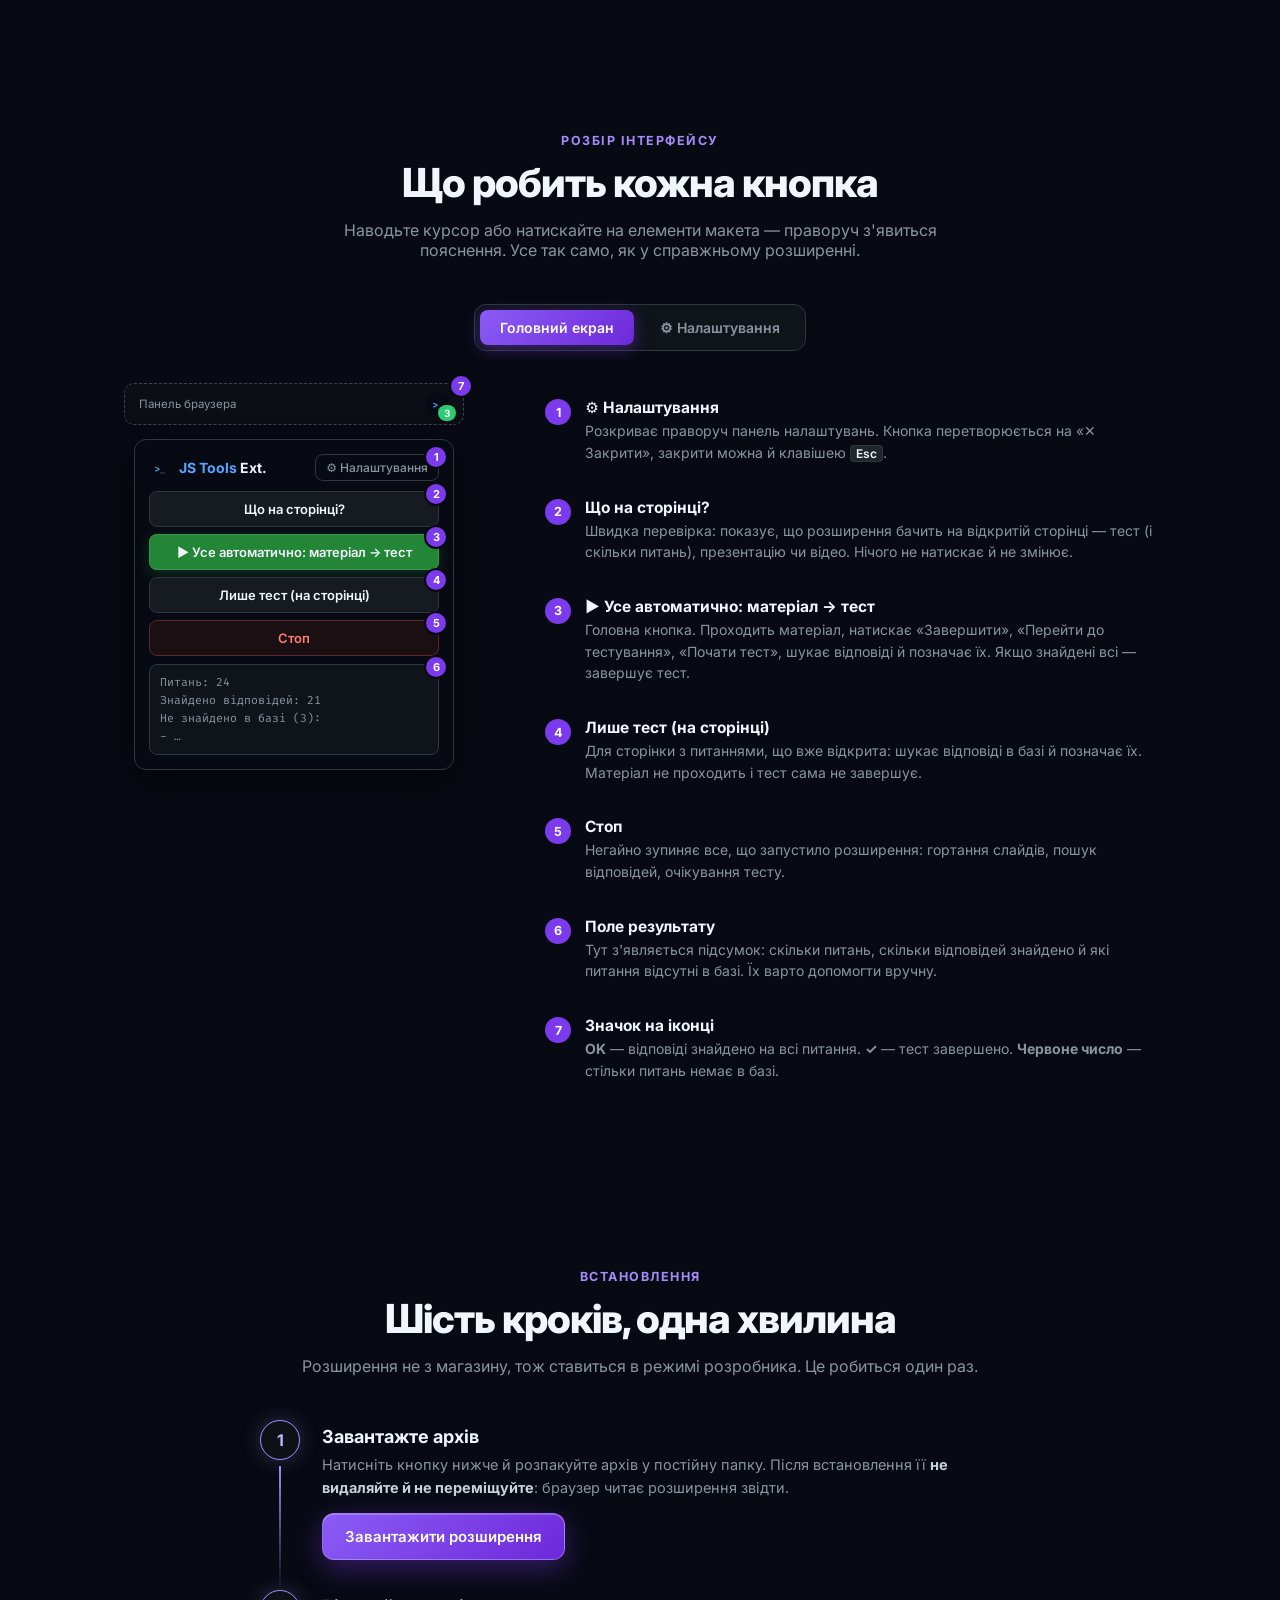
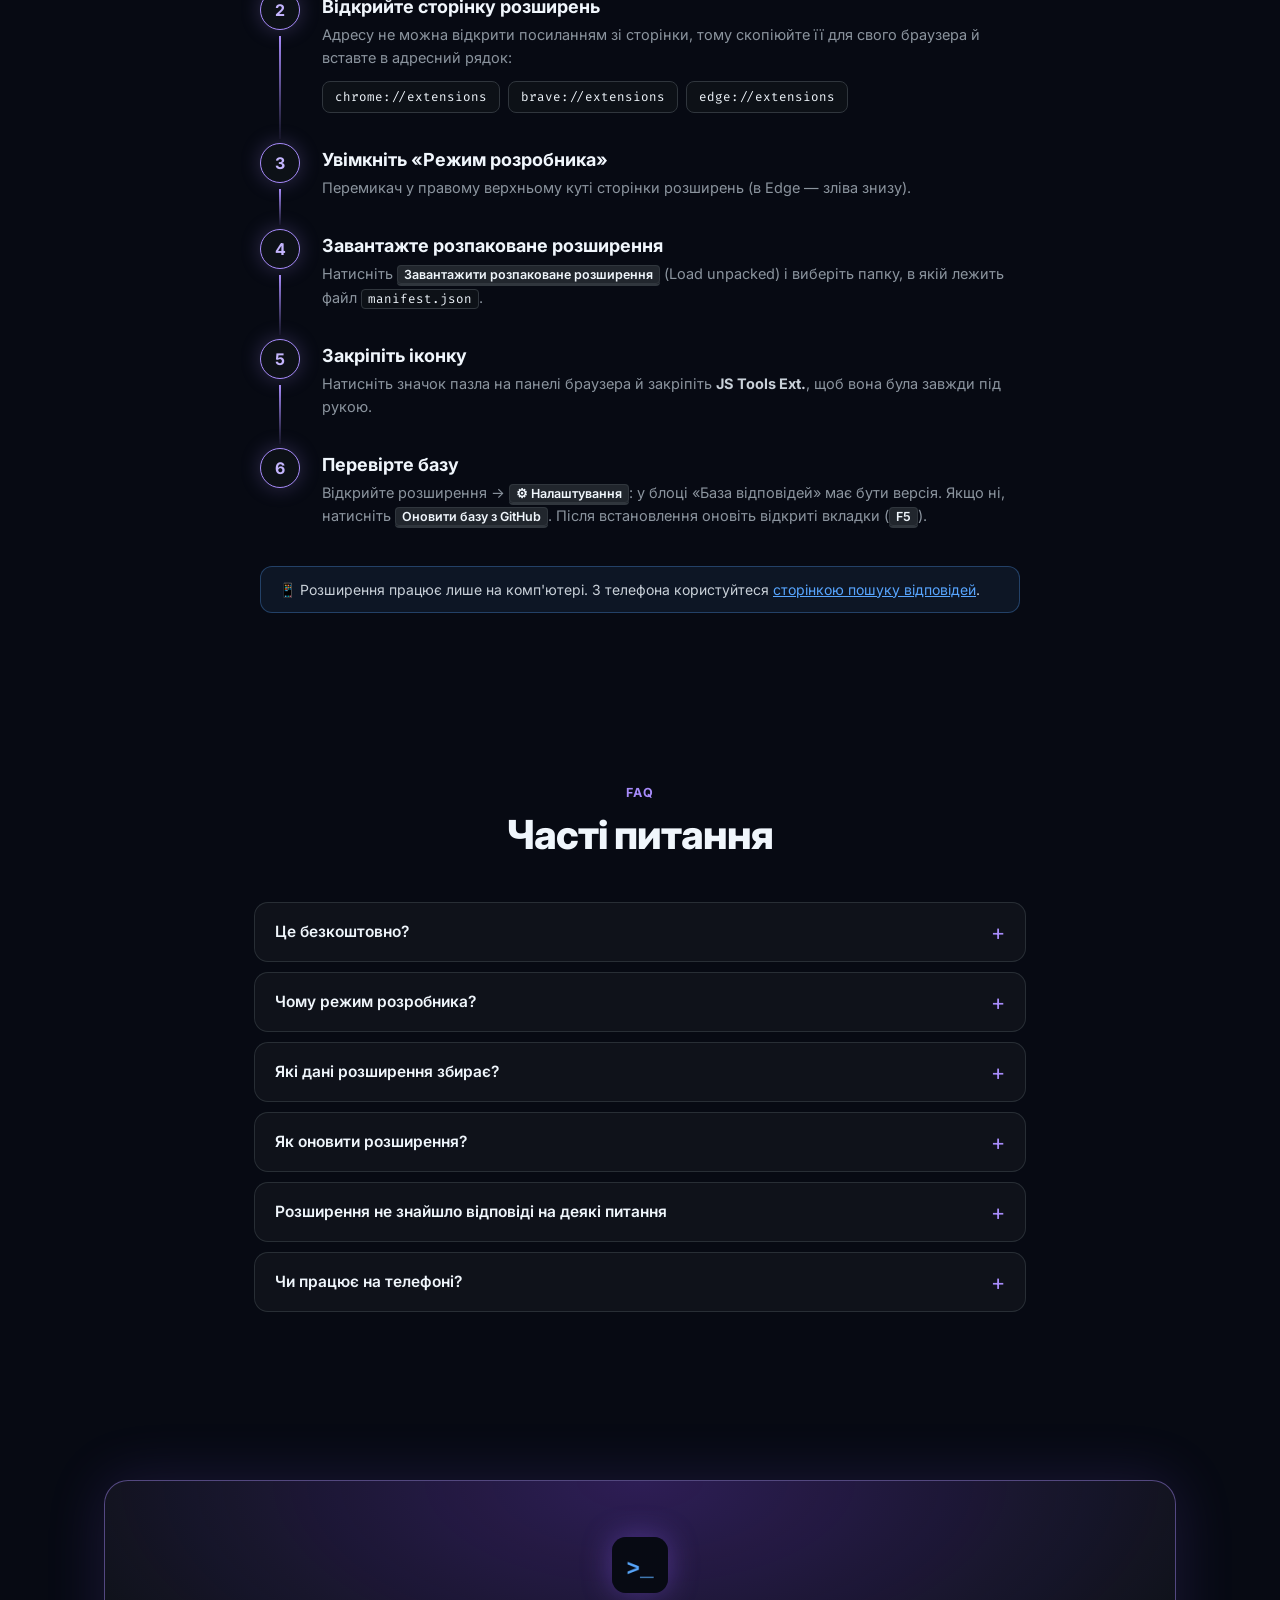
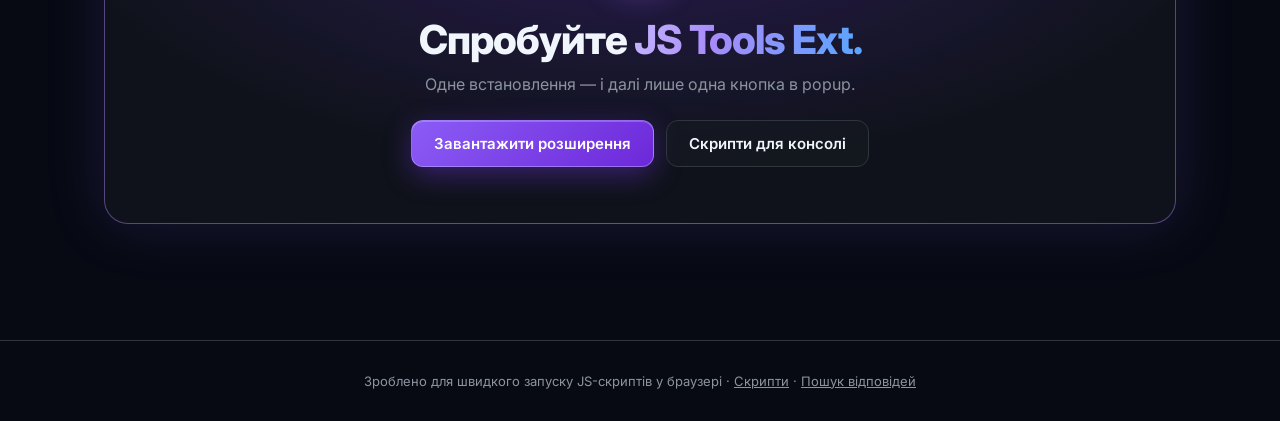
==== commit 03fe6a96: "Add target and rel attributes to links in extension.html" ====
--- a/extension.html
+++ b/extension.html
@@ -385,12 +385,12 @@
                 </details>
                 <details>
                     <summary>Розширення не знайшло відповіді на деякі питання</summary>
-                    <p>Такі питання відсутні в базі: їх число видно на значку іконки та в полі результату. У такому разі «Завершити» не натискається, а залишені питання варто відповісти вручну, наприклад за допомогою <a href="poshuk.html">пошуку відповідей</a>.</p>
+                    <p>Такі питання відсутні в базі: їх число видно на значку іконки та в полі результату. У такому разі «Завершити» не натискається, а залишені питання варто відповісти вручну, наприклад за допомогою <a href="poshuk.html" target="_blank" rel="noopener">пошуку відповідей</a>.</p>
                 </details>
             <details>
     <summary>Чи працює на телефоні?</summary>
     <p>Стандартні мобільні браузери не підтримують розширення. Для користування на телефоні є два варіанти:<br><br>
-    1. Встановити <a href="https://play.google.com/store/apps/details?id=com.lemurbrowser.exts" target="_blank" rel="noopener">Lemur Browser</a> з Play Market і встановити розширення за <a href="#install" target="_blank" rel="noopener>інструкцією вище</a>.<br><br>
+    1. Встановити <a href="https://play.google.com/store/apps/details?id=com.lemurbrowser.exts" target="_blank" rel="noopener">Lemur Browser</a> з Play Market і встановити розширення за <a href="#install" target="_blank" rel="noopener">інструкцією вище</a>.<br><br>
     2. Скористатися нашою окремою <a href="poshuk.html" target="_blank" rel="noopener">сторінкою пошуку відповідей</a> у будь-якому браузері.</p>
 </details>
 
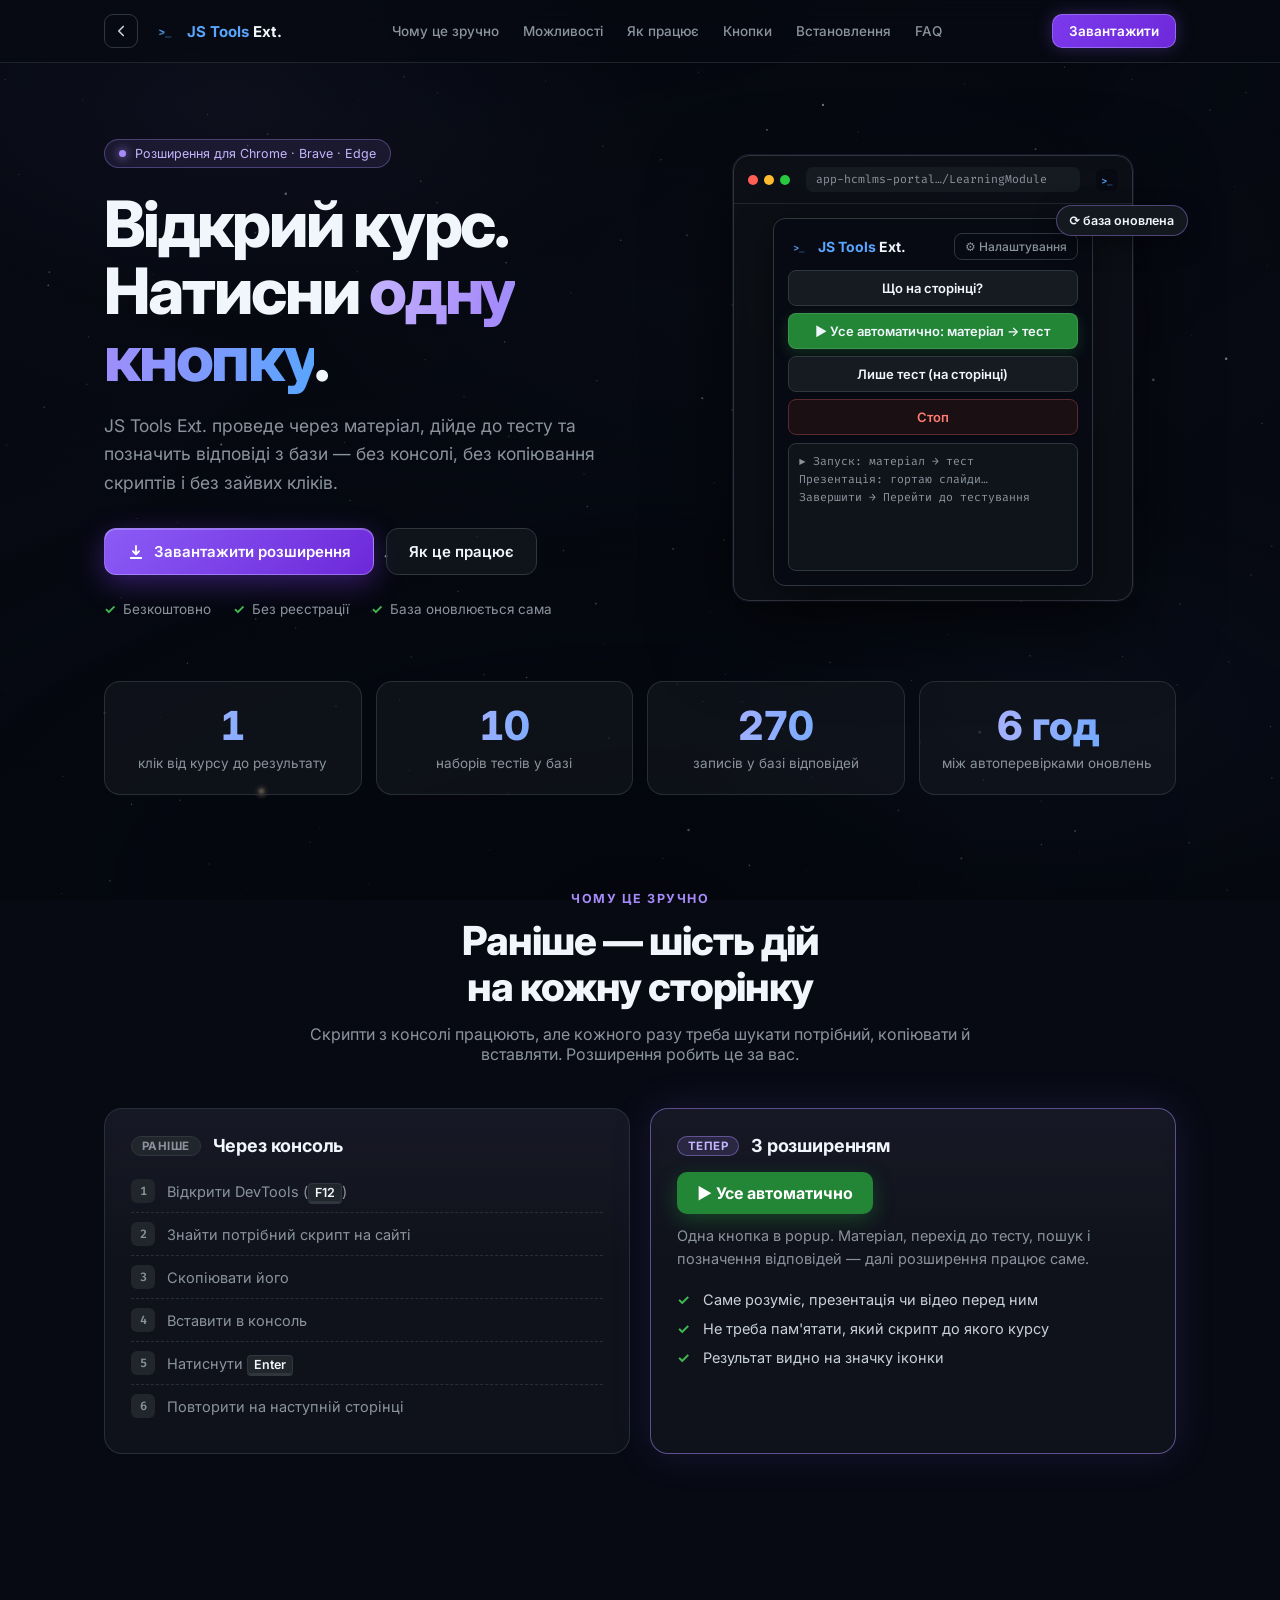
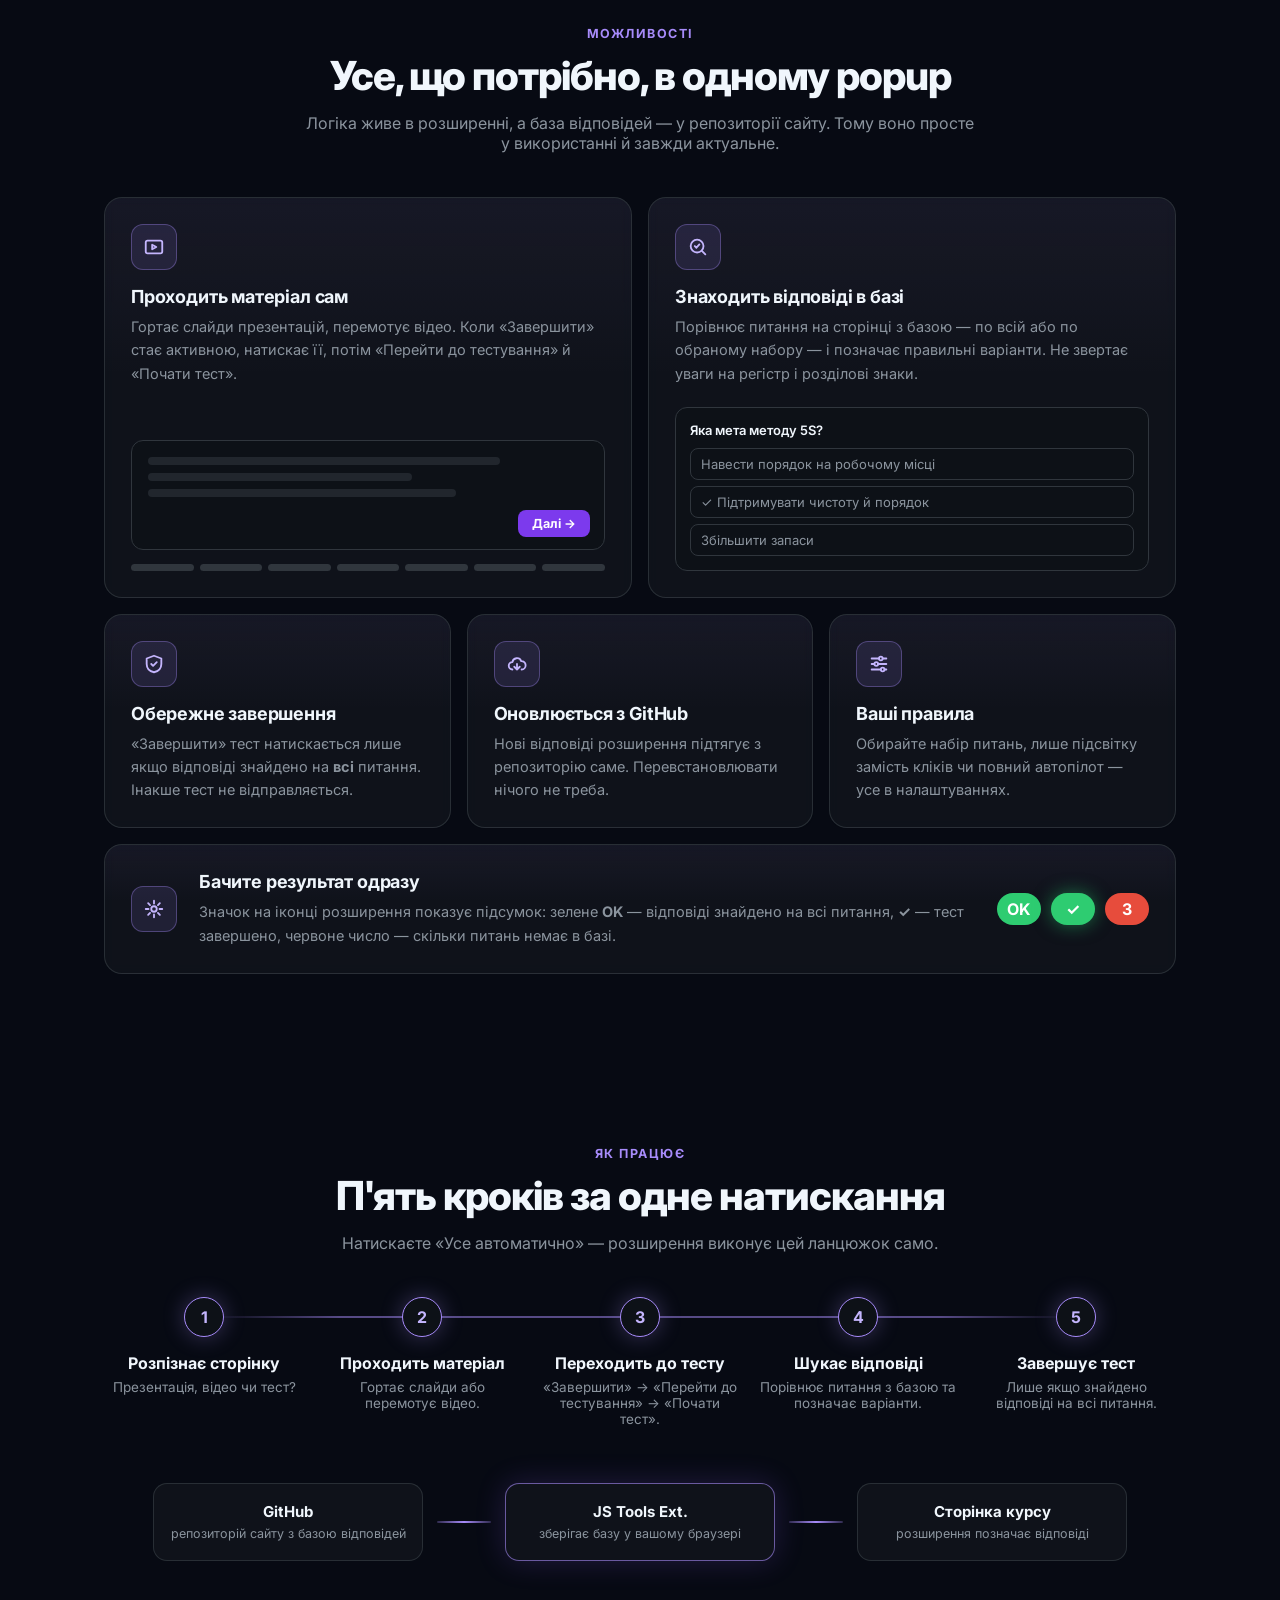
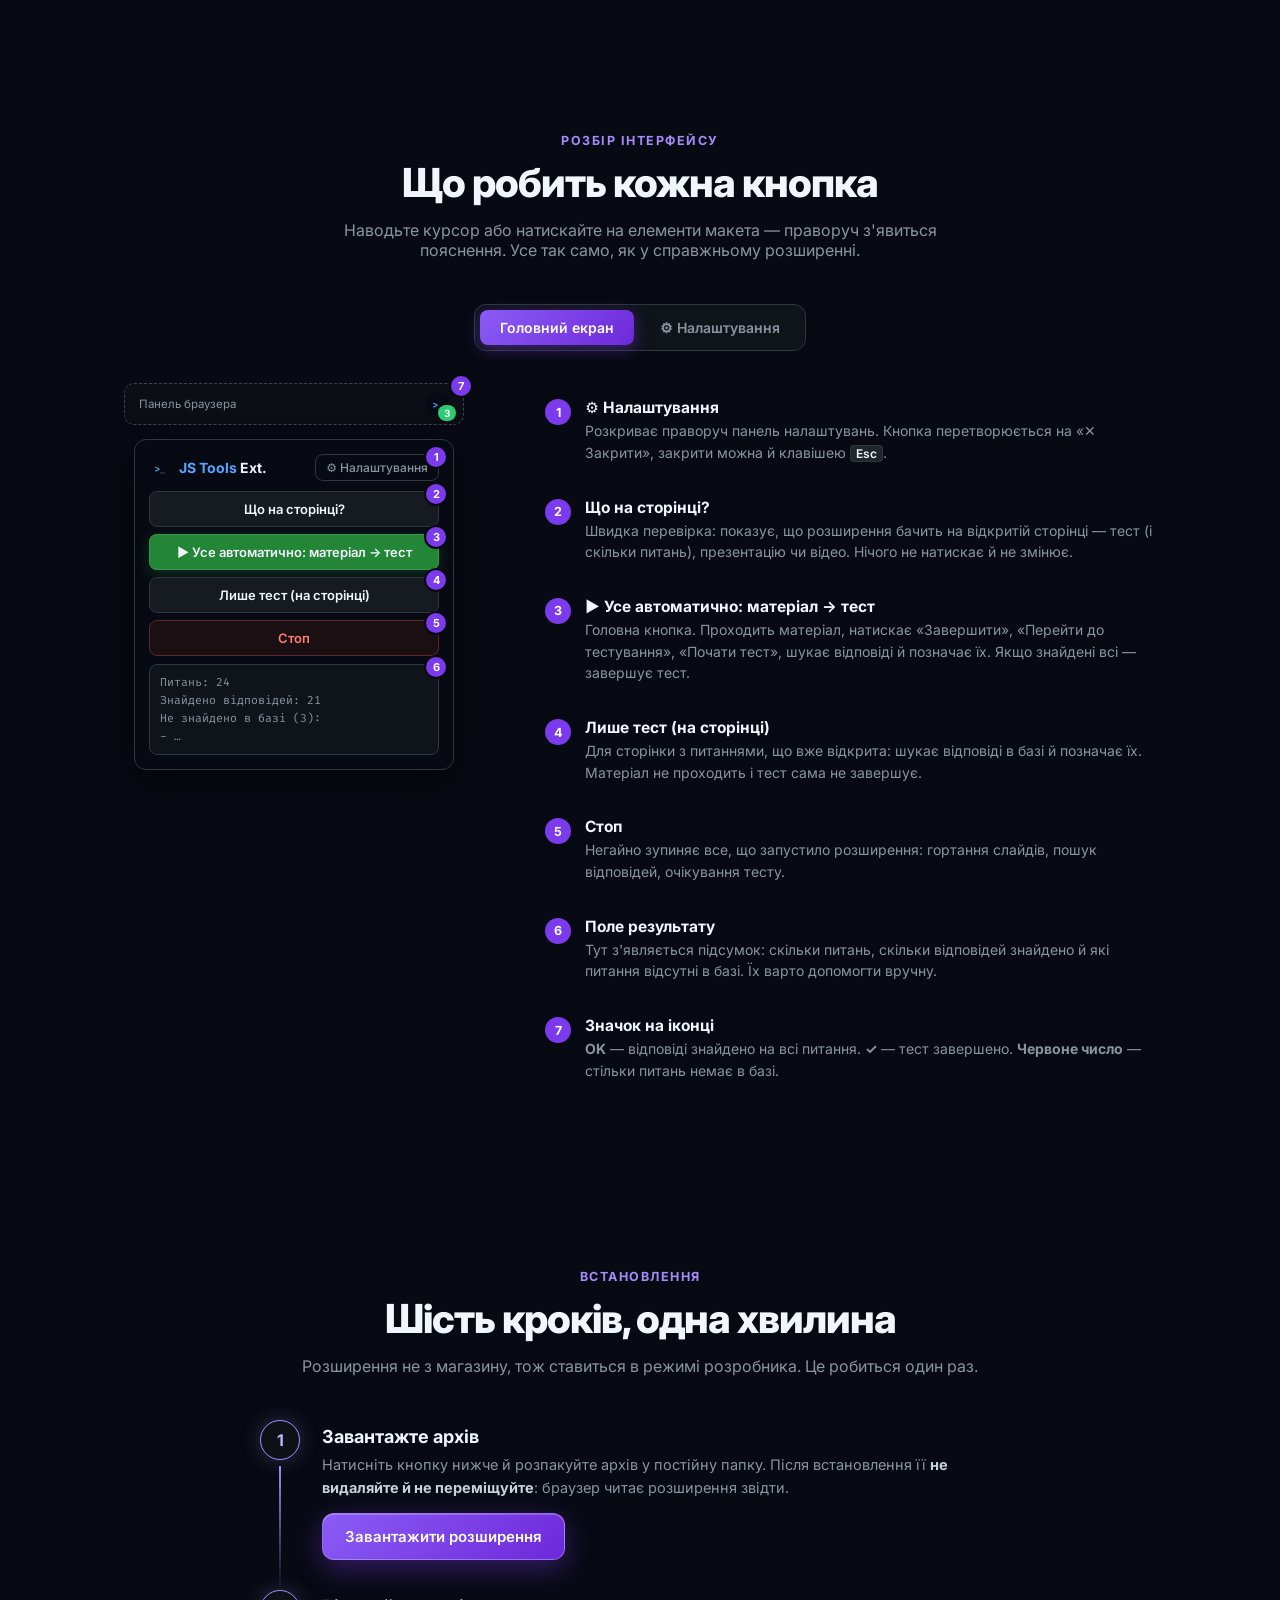
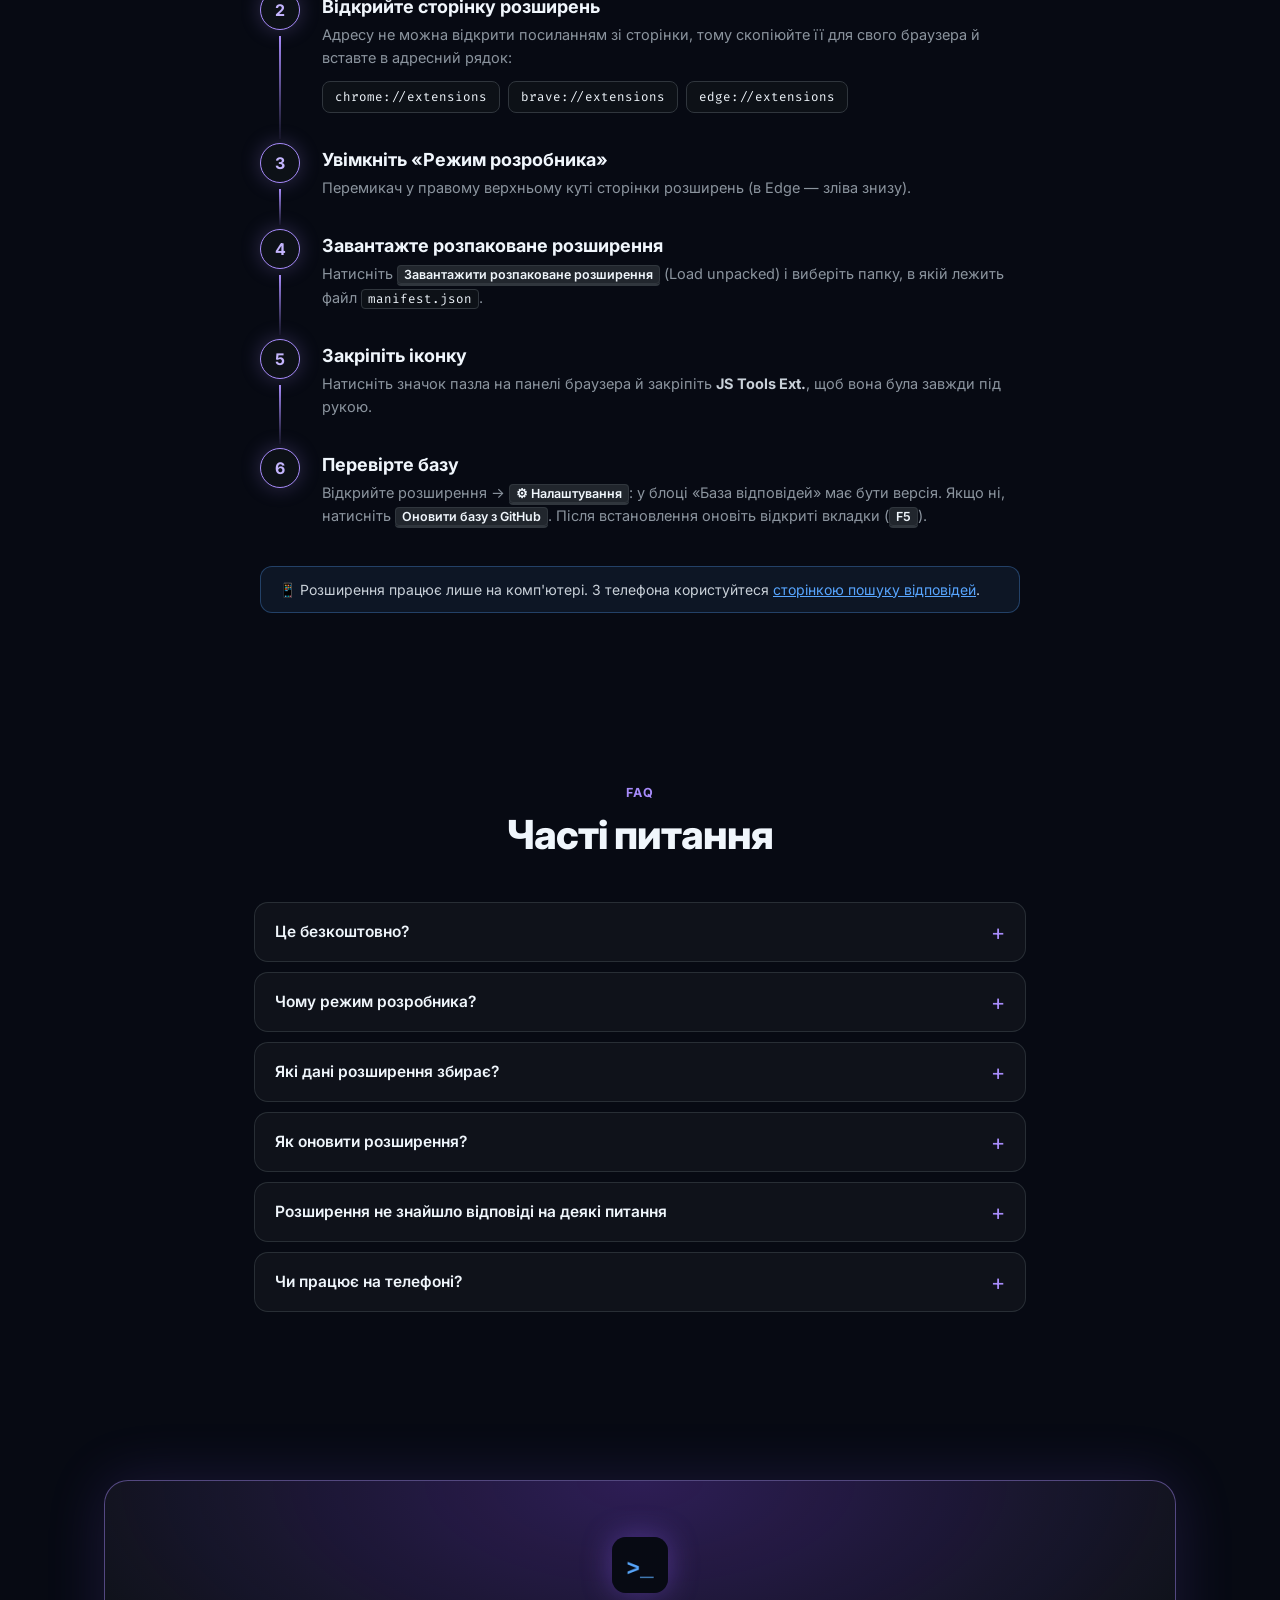
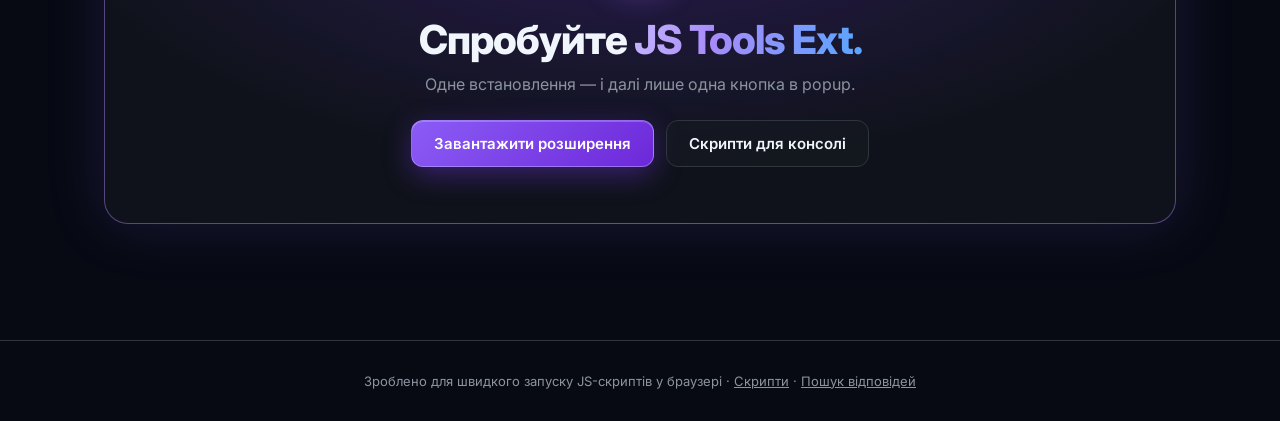
==== commit 2951b5c2: "Update mobile usage instructions in extension.html" ====
--- a/extension.html
+++ b/extension.html
@@ -390,8 +390,8 @@
             <details>
     <summary>Чи працює на телефоні?</summary>
     <p>Стандартні мобільні браузери не підтримують розширення. Для користування на телефоні є два варіанти:<br><br>
-    1. Встановити <a href="https://play.google.com/store/apps/details?id=com.lemurbrowser.exts" target="_blank" rel="noopener">Lemur Browser</a> з Play Market і встановити розширення за <a href="#install" target="_blank" rel="noopener">інструкцією вище</a>.<br><br>
-    2. Скористатися нашою окремою <a href="poshuk.html" target="_blank" rel="noopener">сторінкою пошуку відповідей</a> у будь-якому браузері.</p>
+    1. Встановити <a href="https://play.google.com/store/apps/details?id=com.lemurbrowser.exts" target="_blank" rel="noopener">Lemur Browser</a> з Play Market і встановити розширення за <a href="#install">інструкцією вище</a>.<br><br>
+    2. Скористатися нашою окремою <a href="poshuk.html">сторінкою пошуку відповідей</a> у будь-якому браузері.</p>
 </details>
 
             </div>
